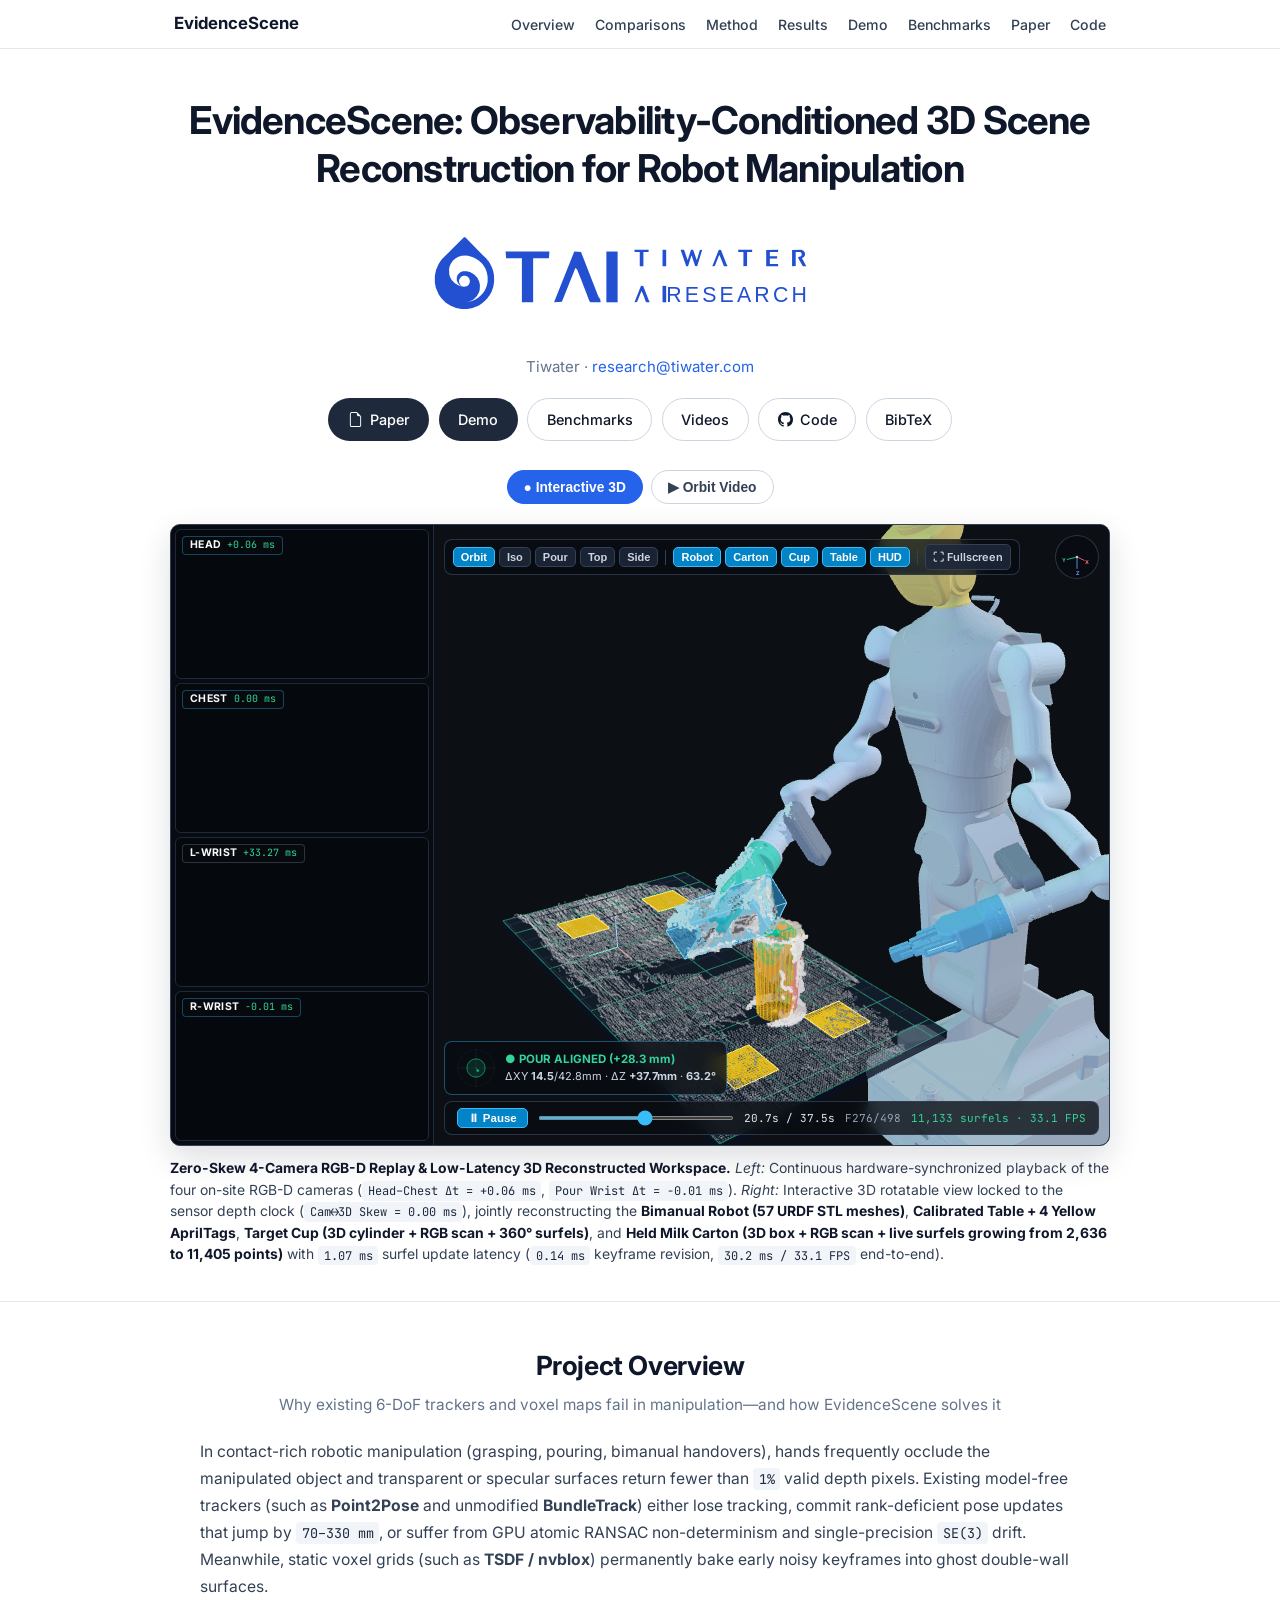
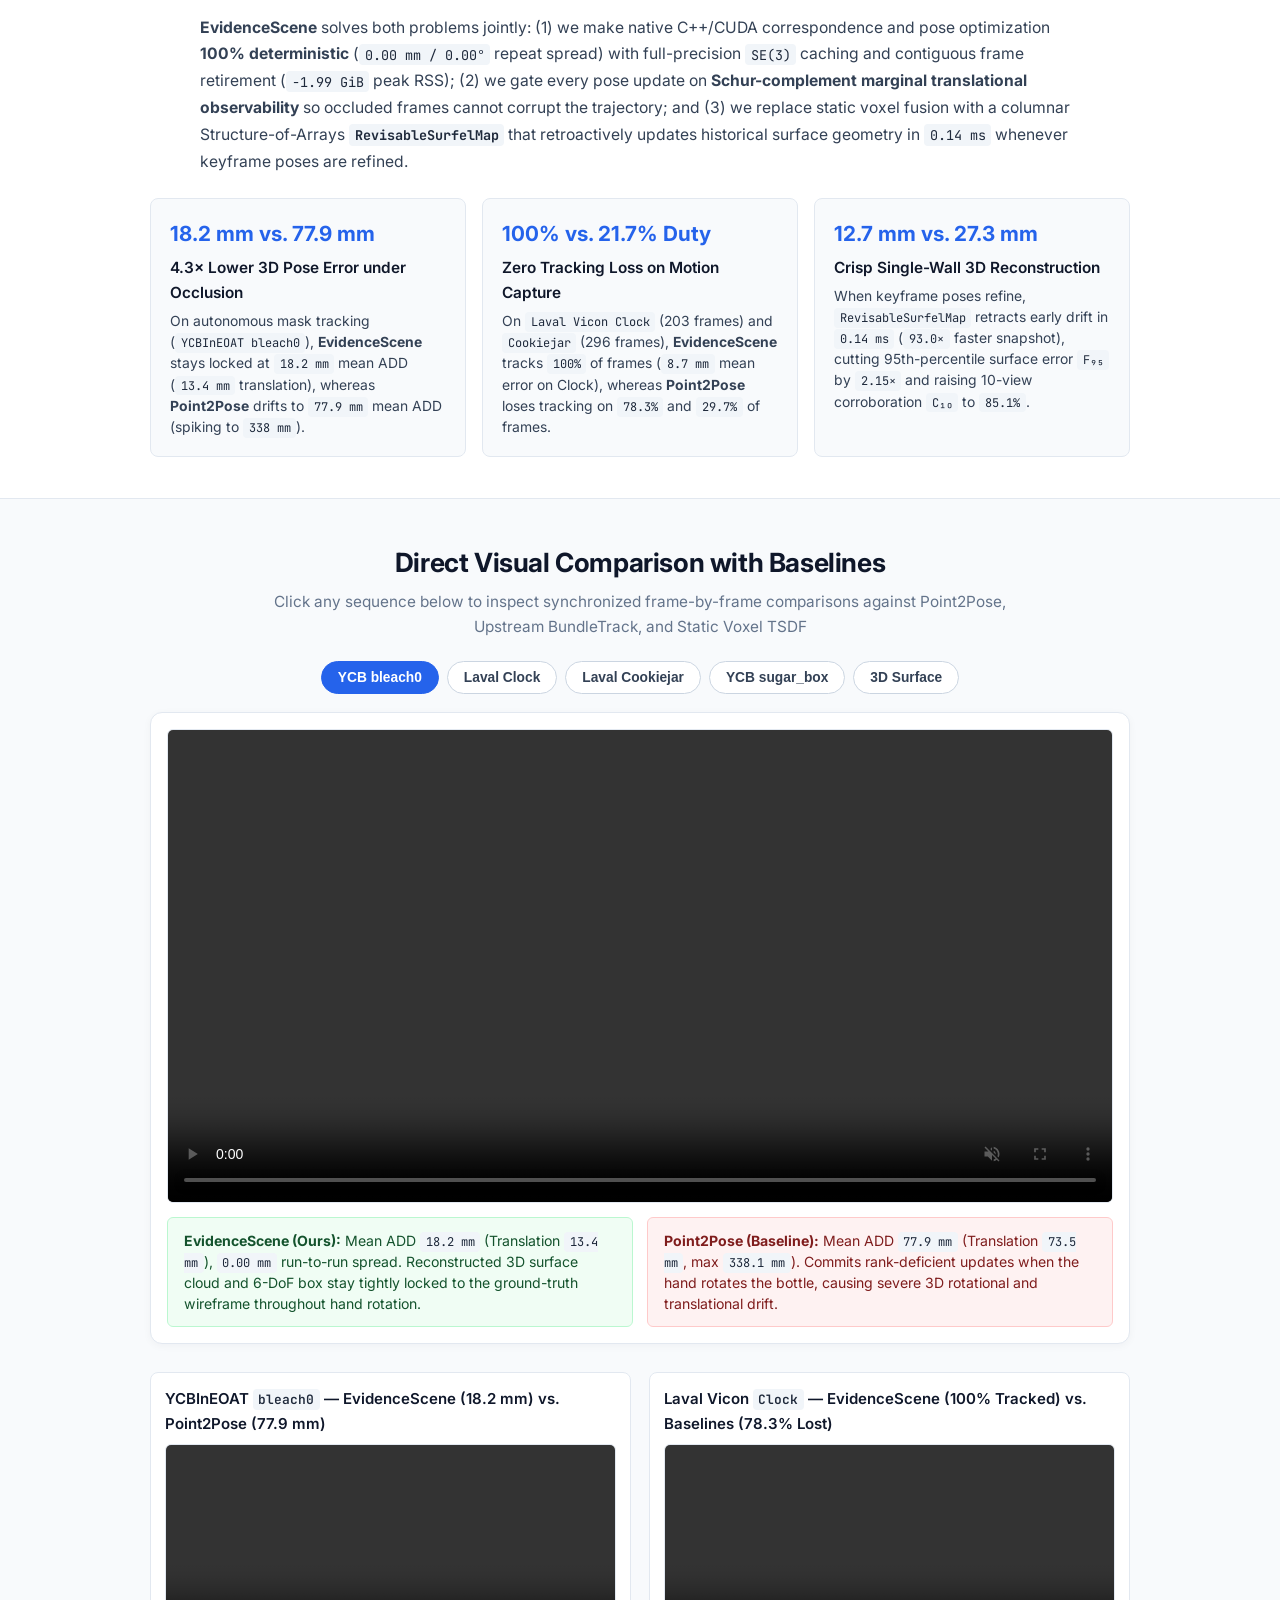
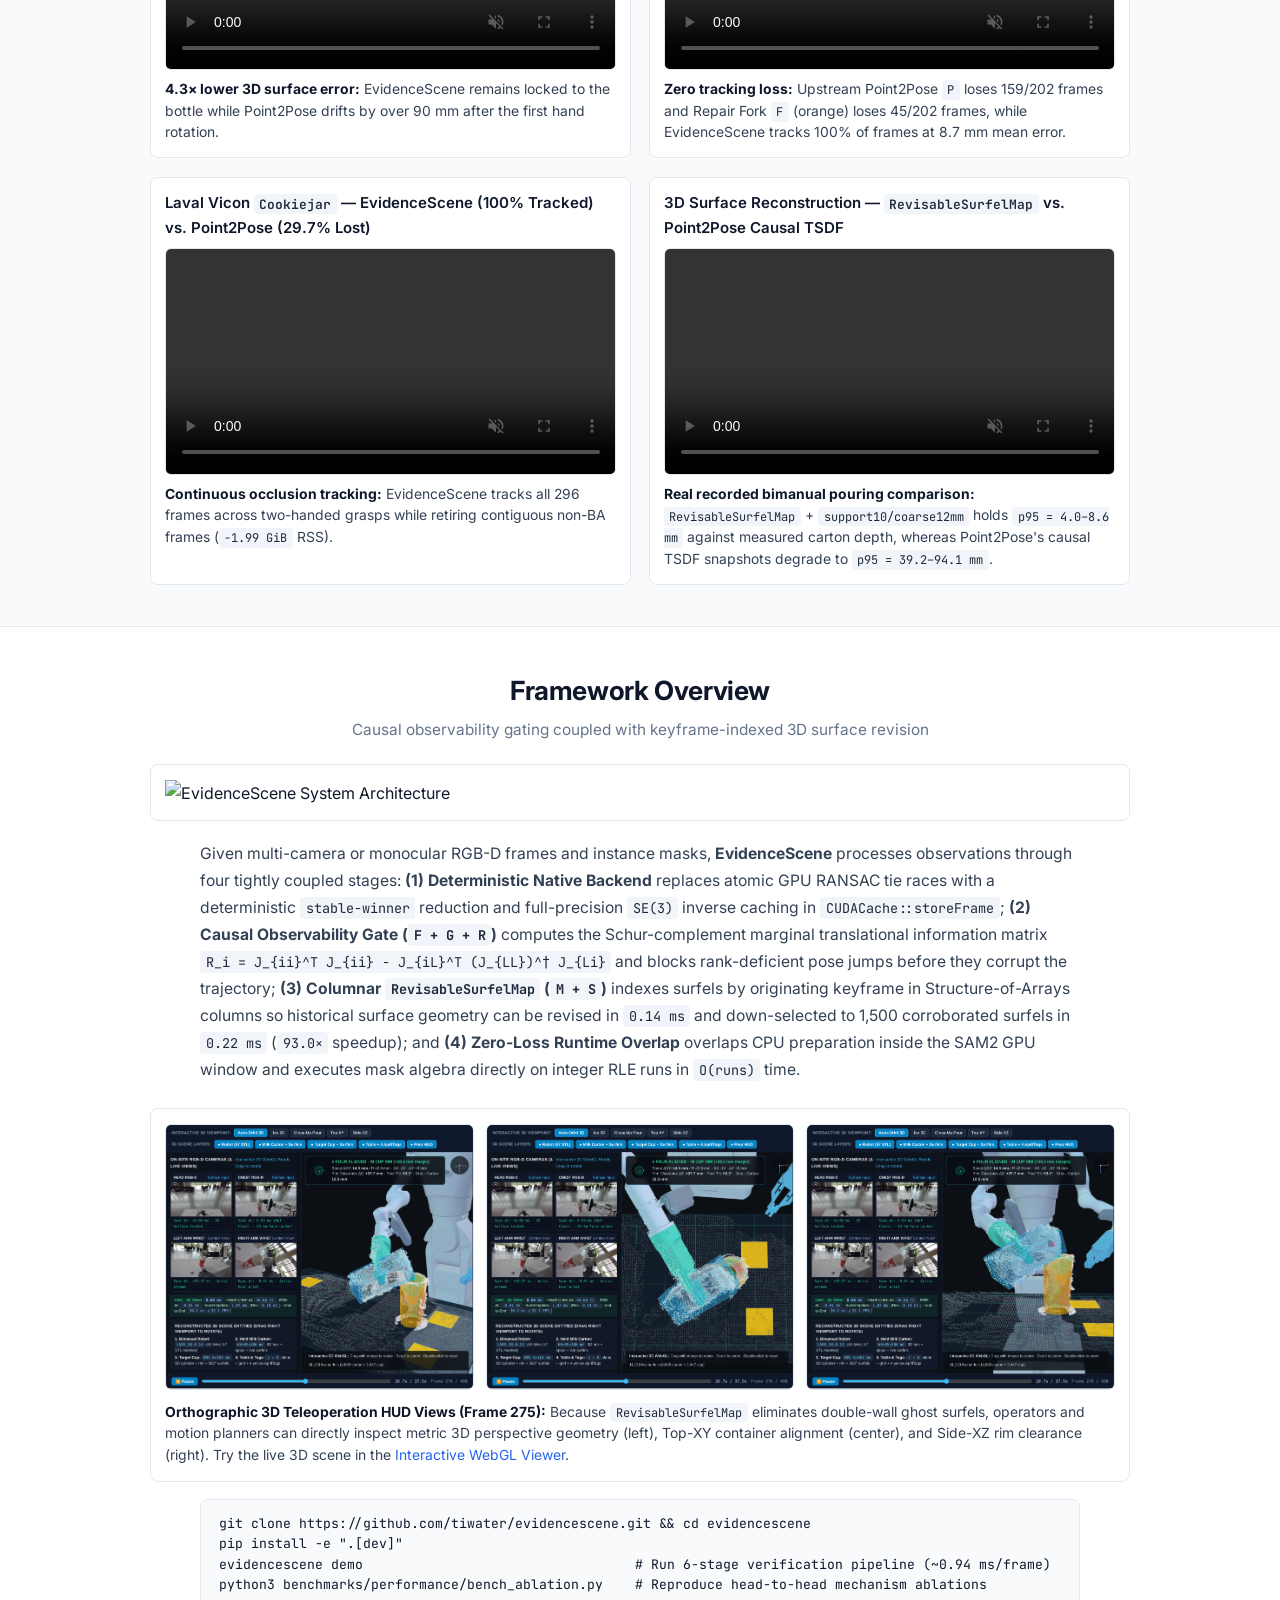
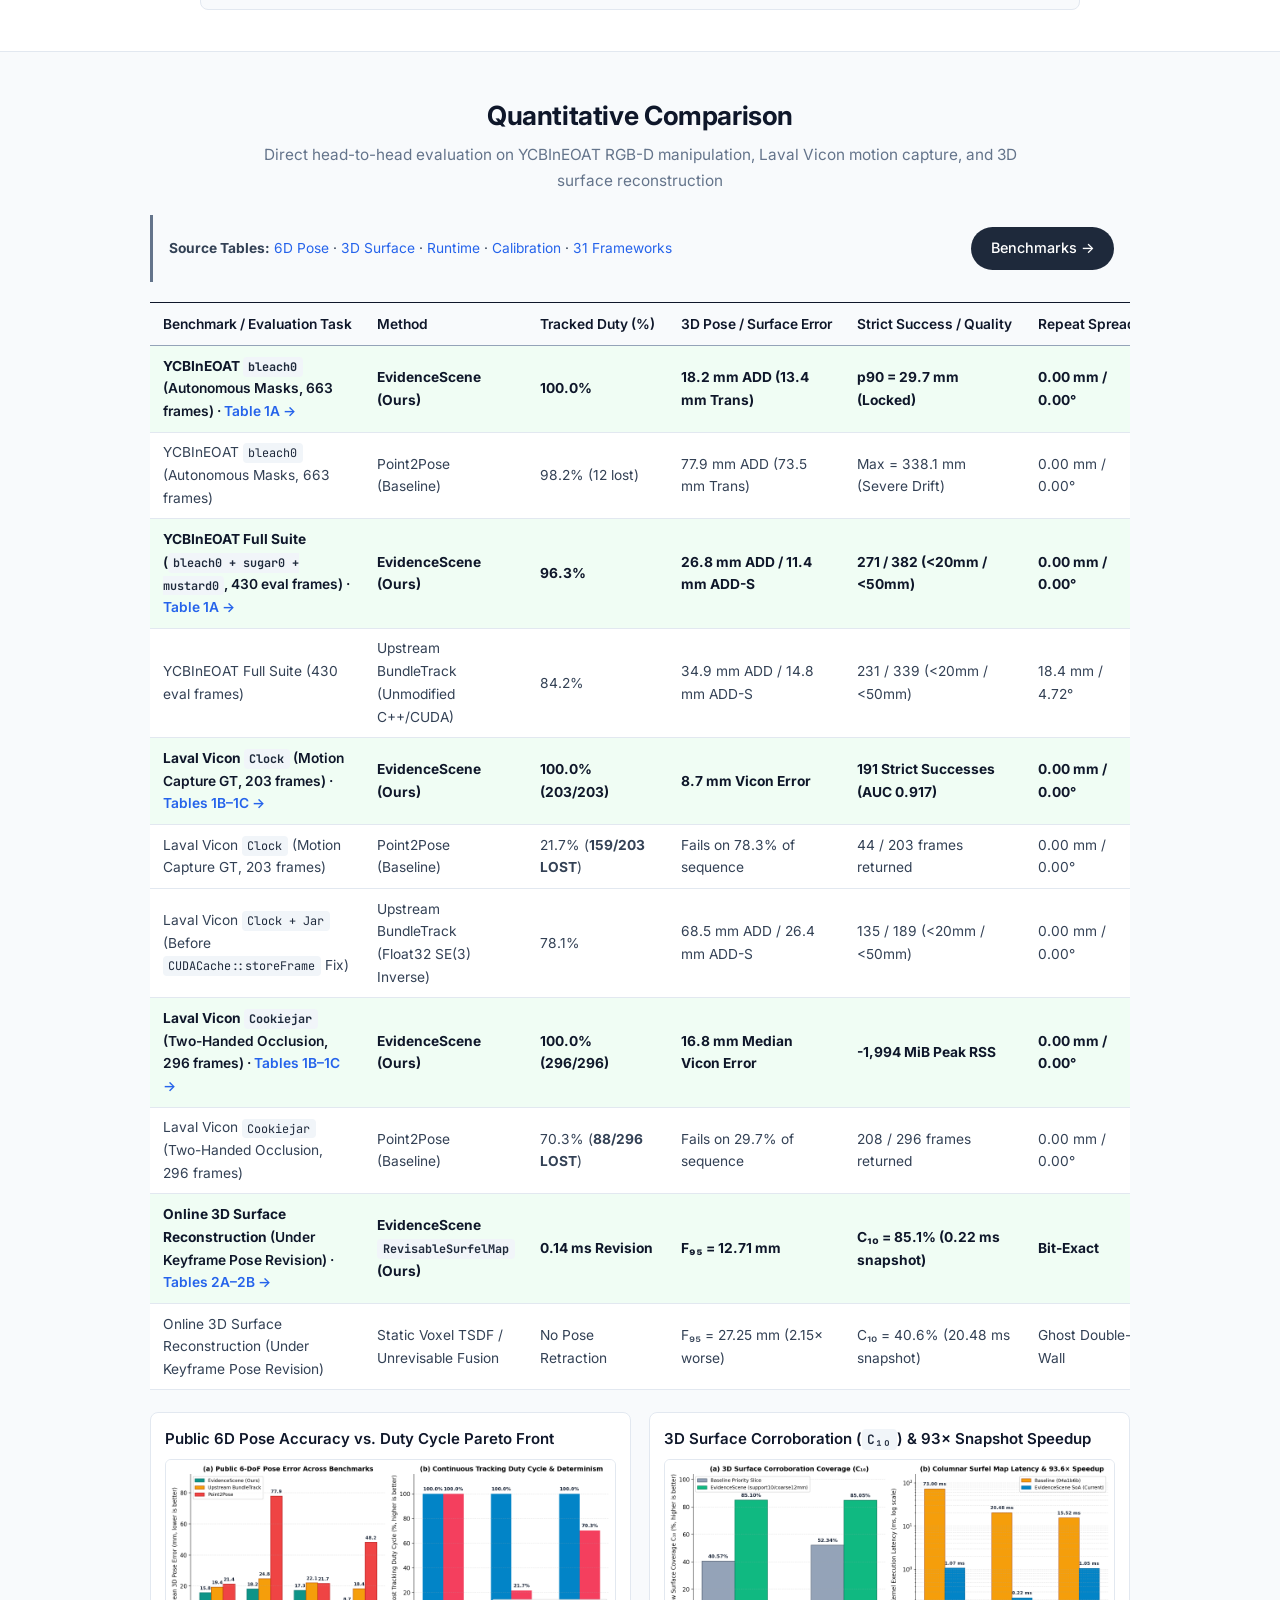
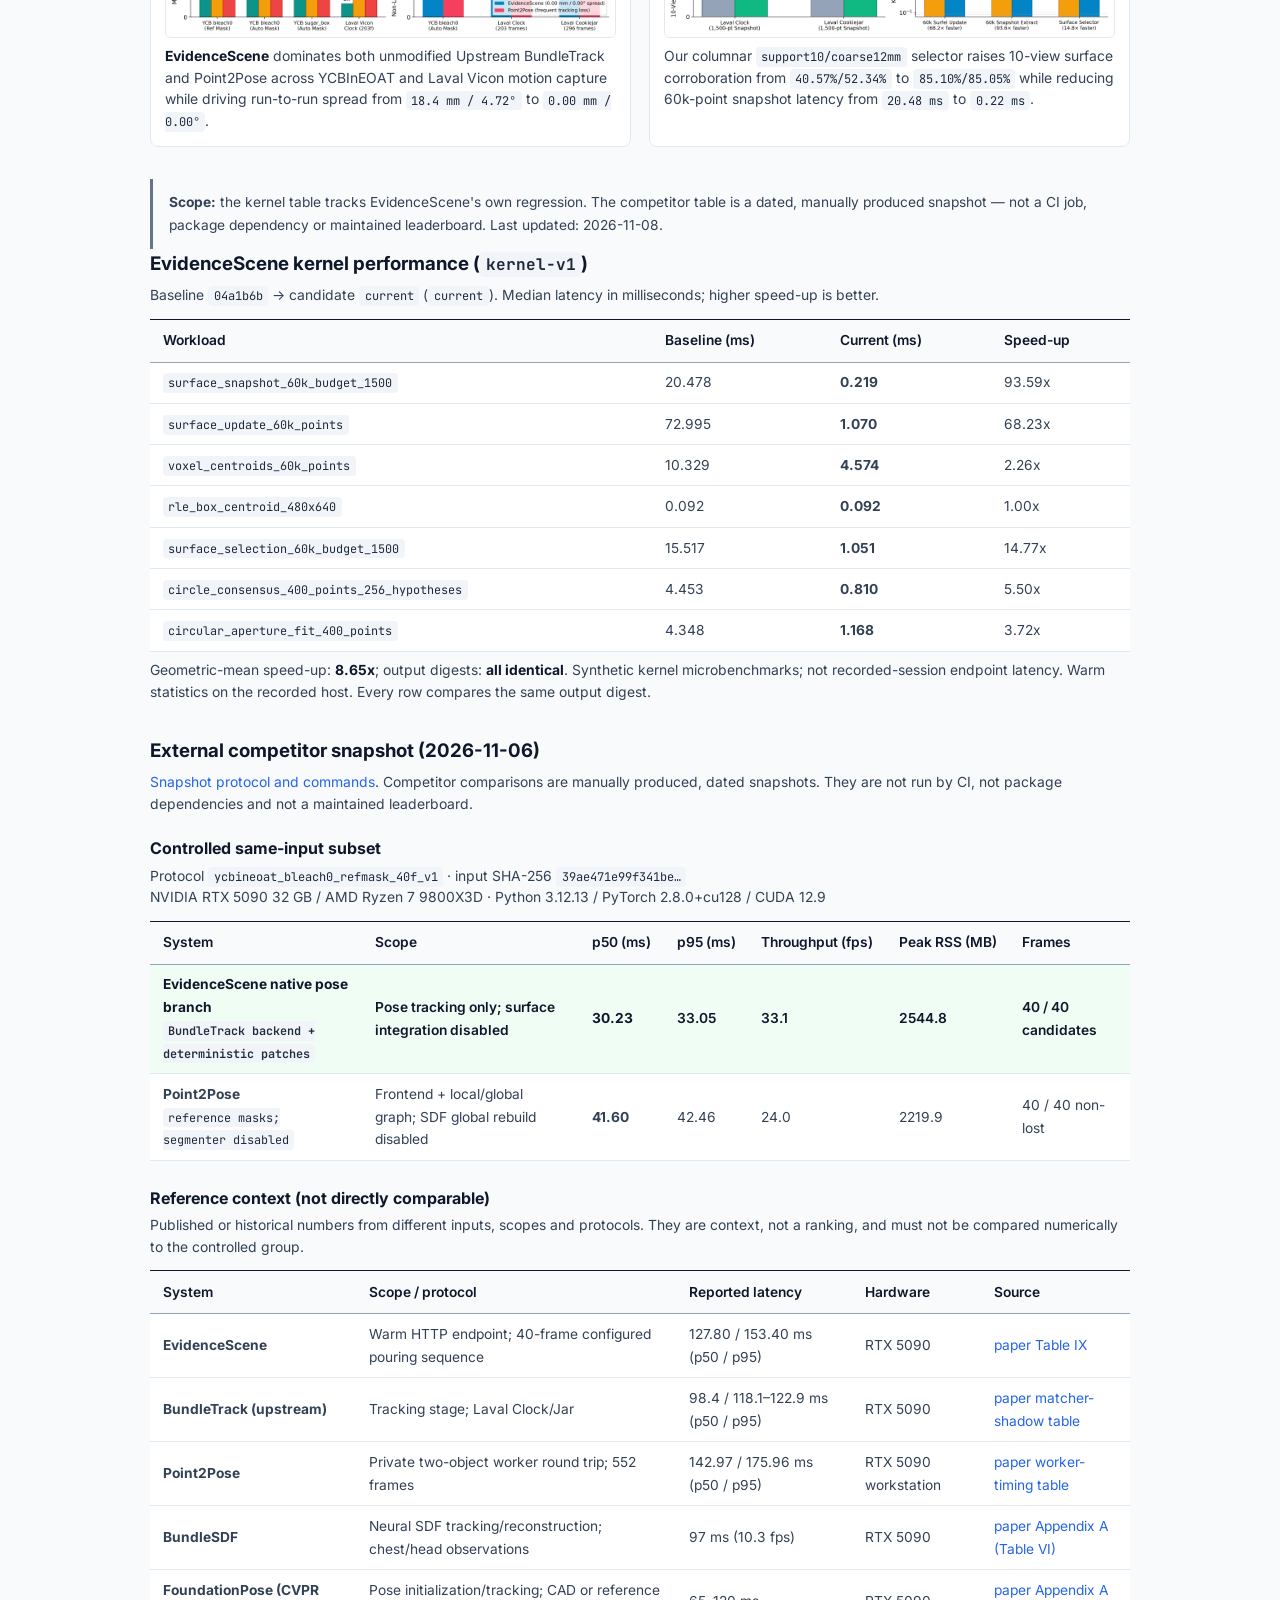
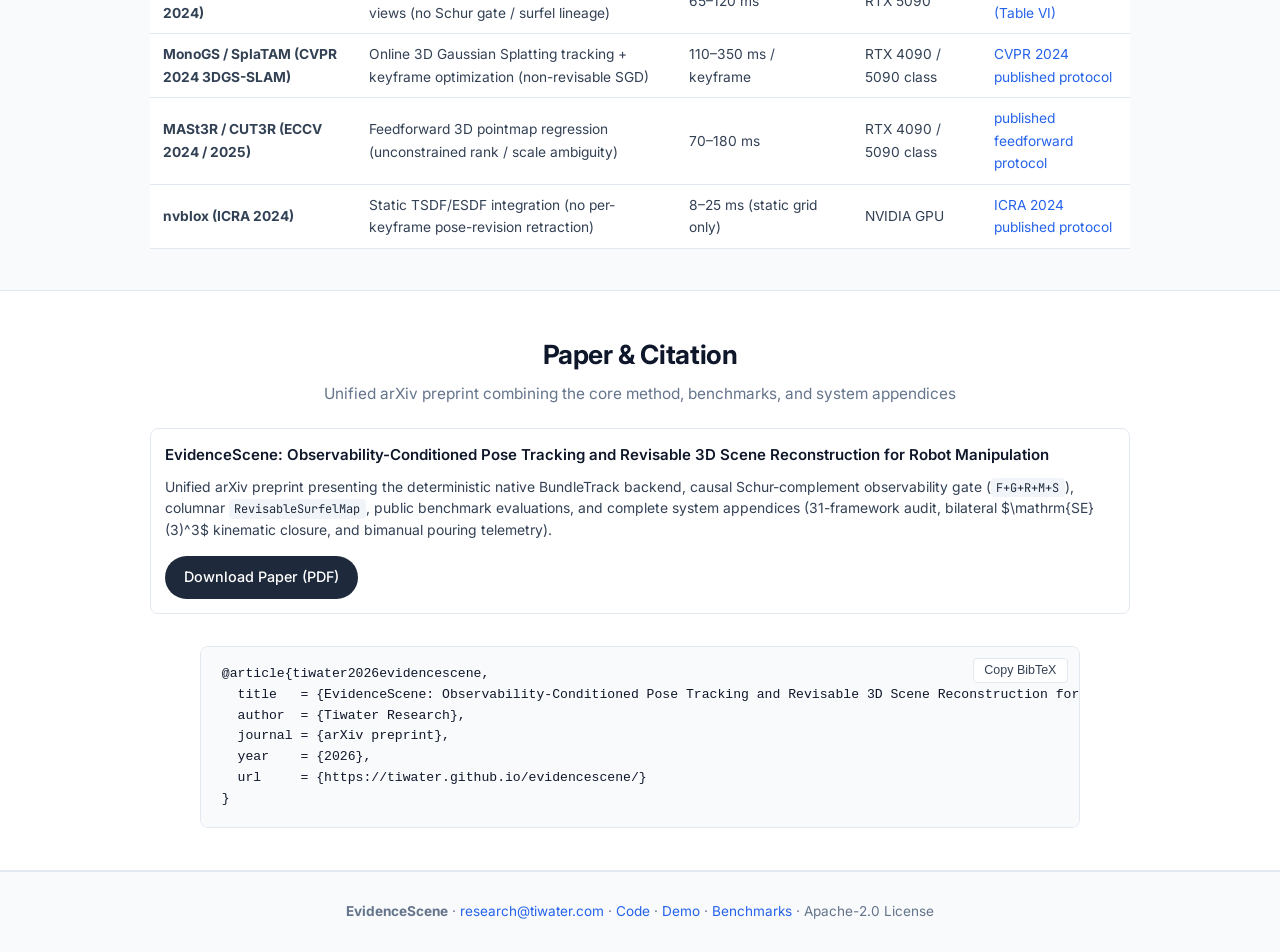
==== docs/index.html @ 2e47cc31 "chore(contact): use research@tiwater.com across website, README, paper, and package metadata" ====
<!DOCTYPE html>
<html lang="en">
<head>
  <meta charset="UTF-8" />
  <meta name="viewport" content="width=device-width, initial-scale=1.0" />
  <title>EvidenceScene: Observability-Conditioned 3D Scene Reconstruction for Robot Manipulation</title>
  <meta name="description" content="EvidenceScene: Model-free 6-DoF object tracking and revisable 3D surface reconstruction for robot manipulation, with direct visual and quantitative comparisons against Point2Pose, BundleTrack, and Static Voxel TSDF." />
  <link rel="preconnect" href="https://fonts.googleapis.com" />
  <link rel="preconnect" href="https://fonts.gstatic.com" crossorigin />
  <link href="https://fonts.googleapis.com/css2?family=Inter:wght@400;500;600;700&family=JetBrains+Mono:wght@400;500&display=swap" rel="stylesheet" />
  <link rel="stylesheet" href="assets/css/style.css" />
</head>
<body>

  <!-- Sticky Top Navigation -->
  <nav class="top-nav">
    <div class="nav-container">
      <a href="#" class="nav-brand">EvidenceScene</a>
      <ul class="nav-links">
        <li><a href="#overview">Overview</a></li>
        <li><a href="#comparisons">Comparisons</a></li>
        <li><a href="#architecture">Method</a></li>
        <li><a href="#benchmarks">Results</a></li>
        <li><a href="demo/">Demo</a></li>
        <li><a href="benchmark/">Benchmarks</a></li>
        <li><a href="#papers">Paper</a></li>
        <li><a href="https://github.com/tiwater/evidencescene" target="_blank" rel="noopener">Code</a></li>
      </ul>
    </div>
  </nav>

  <!-- Hero Section (BundleSDF / Nerfies Style) -->
  <header class="hero">
    <div class="hero-container">
      <h1 class="hero-title">
        EvidenceScene: Observability-Conditioned 3D Scene Reconstruction for Robot Manipulation
      </h1>

      <div class="authors-block">
        <div class="authors-list"><a href="mailto:research@tiwater.com"><img src="assets/brand/tai-tiwater-ai-research.svg" alt="TAI — Tiwater AI Research" width="420" height="140" style="display:block;width:min(100%,420px);height:auto;margin:0 auto .45rem;" /></a></div>
        <div class="authors-affiliation">Tiwater · <a href="mailto:research@tiwater.com">research@tiwater.com</a></div>
      </div>

      <!-- Action Buttons -->
      <div class="cta-buttons">
        <a href="assets/papers/evidencescene-short.pdf" class="btn-pill btn-dark" target="_blank" rel="noopener">
          <svg width="15" height="15" fill="currentColor" viewBox="0 0 16 16"><path d="M14 4.5V14a2 2 0 0 1-2 2H4a2 2 0 0 1-2-2V2a2 2 0 0 1 2-2h5.5L14 4.5zm-3 0A1.5 1.5 0 0 1 9.5 3V1H4a1 1 0 0 0-1 1v12a1 1 0 0 0 1 1h8a1 1 0 0 0 1-1V4.5h-2z"/></svg>
          Paper
        </a>
        <a href="demo/" class="btn-pill btn-dark">
          Demo
        </a>
        <a href="benchmark/" class="btn-pill btn-outline">
          Benchmarks
        </a>
        <a href="#comparisons" class="btn-pill btn-outline">
          Videos
        </a>
        <a href="https://github.com/tiwater/evidencescene" class="btn-pill btn-outline" target="_blank" rel="noopener">
          <svg width="15" height="15" fill="currentColor" viewBox="0 0 16 16"><path d="M8 0C3.58 0 0 3.58 0 8c0 3.54 2.29 6.53 5.47 7.59.4.07.55-.17.55-.38 0-.19-.01-.82-.01-1.49-2.01.37-2.53-.49-2.69-.94-.09-.23-.48-.94-.82-1.13-.28-.15-.68-.52-.01-.53.63-.01 1.08.58 1.23.82.72 1.21 1.87.87 2.33.66.07-.52.28-.87.51-1.07-1.78-.2-3.64-.89-3.64-3.95 0-.87.31-1.59.82-2.15-.08-.2-.36-1.02.08-2.12 0 0 .67-.21 2.2.82.64-.18 1.32-.27 2-.27.68 0 1.36.09 2 .27 1.53-1.04 2.2-.82 2.2-.82.44 1.1.16 1.92.08 2.12.51.56.82 1.27.82 2.15 0 3.07-1.87 3.75-3.65 3.95.29.25.54.73.54 1.48 0 1.07-.01 1.93-.01 2.2 0 .21.15.46.55.38A8.012 8.012 0 0 0 16 8c0-4.42-3.58-8-8-8z"/></svg>
          Code
        </a>
        <a href="#citation" class="btn-pill btn-outline">
          BibTeX
        </a>
      </div>

      <!-- Hero Showcase Mode Switcher -->
      <div class="comp-selector-bar" style="margin-top:0.2rem;margin-bottom:0.85rem;">
        <button type="button" class="comp-btn active" id="hero-tab-interactive">
          ● Interactive 3D
        </button>
        <button type="button" class="comp-btn" id="hero-tab-video">
          ▶ Orbit Video
        </button>
      </div>

      <!-- Main Preview Video (Hidden by default when Interactive 3D WebGL is active; toggled via button above) -->
      <div class="teaser-box" id="hero-video-box" style="display:none;">
        <video class="teaser-video" id="hero-mp4-video" muted loop playsinline controls>
          <source src="assets/videos/bimanual_pouring_teleop_hud.mp4" type="video/mp4" />
        </video>
      </div>

      <!-- Live Interactive Split-Screen 4-Camera + Rotatable Three.js 3D Scene Viewer -->
      <div id="interactive-scene3d" class="scene3d-split-shell">
        <div class="scene3d-stage">
          <!-- Left Strip: 4 Full-Bleed 16:9 Camera Feeds with In-Frame Overlay Badges -->
          <div class="scene3d-cameras-pane">
            <div class="scene3d-cam-tile">
              <canvas data-cam-canvas="head"></canvas>
              <div class="cam-overlay-pill">
                <strong>HEAD</strong>
                <span data-cam-caption="head">+0.06 ms</span>
              </div>
            </div>
            <div class="scene3d-cam-tile">
              <canvas data-cam-canvas="chest"></canvas>
              <div class="cam-overlay-pill">
                <strong>CHEST</strong>
                <span data-cam-caption="chest">0.00 ms</span>
              </div>
            </div>
            <div class="scene3d-cam-tile">
              <canvas data-cam-canvas="left_arm"></canvas>
              <div class="cam-overlay-pill cam-overlay-ctx">
                <strong>L-WRIST</strong>
                <span data-cam-caption="left_arm">+33.27 ms</span>
              </div>
            </div>
            <div class="scene3d-cam-tile">
              <canvas data-cam-canvas="right_arm"></canvas>
              <div class="cam-overlay-pill">
                <strong>R-WRIST</strong>
                <span data-cam-caption="right_arm">-0.01 ms</span>
              </div>
            </div>
            <video data-scene3d-video src="assets/scene3d/cameras_4view_sync.mp4" muted loop playsinline preload="auto" style="display:none"></video>
          </div>

          <!-- Right: Interactive Three.js 3D Reconstructed Scene with Floating In-Canvas Overlays -->
          <div class="scene3d-viewport-pane">
            <canvas class="scene3d-canvas" data-scene3d-canvas></canvas>

            <!-- Top-Left Compact Spout-to-Cup Pour Alignment HUD -->
            <div class="scene3d-assist-hud">
              <svg class="scene3d-reticle-svg" viewBox="-46 -46 92 92" aria-hidden="true">
                <circle cx="0" cy="0" r="40" fill="#090d12" stroke="#263340" stroke-width="1" stroke-dasharray="2 2"></circle>
                <line x1="-42" y1="0" x2="42" y2="0" stroke="#1e293b" stroke-width="1"></line>
                <line x1="0" y1="-42" x2="0" y2="42" stroke="#1e293b" stroke-width="1"></line>
                <circle data-hud-ring cx="0" cy="0" r="20" fill="rgba(16,185,129,0.16)" stroke="#10b981" stroke-width="1.5"></circle>
                <line data-hud-line x1="0" y1="0" x2="4" y2="5" stroke="#10b981" stroke-width="1.4"></line>
                <circle data-hud-dot cx="4" cy="5" r="3.5" fill="#10b981" stroke="#090d12" stroke-width="1"></circle>
              </svg>
              <div class="scene3d-assist-body">
                <div class="scene3d-assist-title" data-hud-title data-state="aligned">● POUR ALIGNED (+28.3 mm)</div>
                <div data-hud-row1>ΔXY <strong>14.5</strong>/42.8mm · ΔZ <strong>+37.7mm</strong> · <strong>63.2°</strong></div>
              </div>
            </div>

            <!-- Top-Right Floating Viewpoint & Layer Dock + XYZ Triad -->
            <div class="viewport-top-right">
              <div class="floating-dock">
                <div class="dock-group">
                  <button type="button" class="scene3d-chip is-active" data-view-preset="orbit" aria-pressed="true">Orbit</button>
                  <button type="button" class="scene3d-chip" data-view-preset="iso">Iso</button>
                  <button type="button" class="scene3d-chip" data-view-preset="pour">Pour</button>
                  <button type="button" class="scene3d-chip" data-view-preset="top">Top</button>
                  <button type="button" class="scene3d-chip" data-view-preset="side">Side</button>
                </div>
                <span class="dock-sep"></span>
                <div class="dock-group">
                  <button type="button" class="scene3d-chip is-active" data-layer-toggle="robot" aria-pressed="true">Robot</button>
                  <button type="button" class="scene3d-chip is-active" data-layer-toggle="carton" aria-pressed="true">Carton</button>
                  <button type="button" class="scene3d-chip is-active" data-layer-toggle="cup" aria-pressed="true">Cup</button>
                  <button type="button" class="scene3d-chip is-active" data-layer-toggle="table" aria-pressed="true">Table</button>
                  <button type="button" class="scene3d-chip is-active" data-layer-toggle="hud" aria-pressed="true">HUD</button>
                </div>
                <span class="dock-sep"></span>
                <a href="demo/" class="scene3d-chip" title="Open Full-Screen 3D Demo">⛶ Fullscreen</a>
              </div>

              <svg class="scene3d-orient-svg" data-scene3d-orient viewBox="0 0 80 80" aria-label="3D Coordinate Frame">
                <g fill="#f87171" stroke="#f87171"><line x1="40" y1="40" x2="64" y2="40" stroke-width="1.6"></line><text x="70" y="40" stroke="none" text-anchor="middle" dominant-baseline="central">X</text></g>
                <g fill="#34d399" stroke="#34d399"><line x1="40" y1="40" x2="40" y2="16" stroke-width="1.6"></line><text x="40" y="10" stroke="none" text-anchor="middle" dominant-baseline="central">Y</text></g>
                <g fill="#60a5fa" stroke="#60a5fa"><line x1="40" y1="40" x2="24" y2="56" stroke-width="1.6"></line><text x="18" y="62" stroke="none" text-anchor="middle" dominant-baseline="central">Z</text></g>
                <circle cx="40" cy="40" r="2.2" fill="#cbd5e1"></circle>
              </svg>
            </div>

            <!-- Bottom Floating Timeline Scrubber Inside the 3D Viewport -->
            <div class="viewport-bottom-dock">
              <button type="button" class="scene3d-play-btn" data-scene3d-play>⏸ Pause</button>
              <input type="range" class="scene3d-scrubber" data-scene3d-scrubber min="0" max="167" value="92" aria-label="3D Replay Timeline" />
              <span class="dock-mono" data-scene3d-timecode>20.7s / 33.1s</span>
              <span class="dock-mono dock-muted" data-scene3d-frame>F276/498</span>
              <span class="dock-mono dock-accent" data-scene3d-pts>11,133 surfels · 33.1 FPS</span>
            </div>
          </div>
        </div>
      </div>

      <p class="caption" style="margin-top:0.75rem;text-align:left;max-width:1120px;margin-left:auto;margin-right:auto;">
        <strong>Zero-Skew 4-Camera RGB-D Replay &amp; Low-Latency 3D Reconstructed Workspace.</strong>
        <em>Left:</em> Continuous hardware-synchronized playback of the four on-site RGB-D cameras (<code>Head–Chest Δt = +0.06 ms</code>, <code>Pour Wrist Δt = -0.01 ms</code>).
        <em>Right:</em> Interactive 3D rotatable view locked to the sensor depth clock (<code>Cam↔3D Skew = 0.00 ms</code>), jointly reconstructing the <strong>Bimanual Robot (57 URDF STL meshes)</strong>, <strong>Calibrated Table + 4 Yellow AprilTags</strong>, <strong>Target Cup (3D cylinder + RGB scan + 360° surfels)</strong>, and <strong>Held Milk Carton (3D box + RGB scan + live surfels growing from 2,636 to 11,405 points)</strong> with <code>1.07 ms</code> surfel update latency (<code>0.14 ms</code> keyframe revision, <code>30.2 ms / 33.1 FPS</code> end-to-end).
      </p>
    </div>
  </header>

  <!-- Section 1: Project Overview & Abstract (Concise & High-Impact) -->
  <section id="overview" class="section">
    <div class="container">
      <div class="section-header" id="abstract">
        <h2 class="section-title">Project Overview</h2>
        <p class="section-subtitle">Why existing 6-DoF trackers and voxel maps fail in manipulation—and how EvidenceScene solves it</p>
      </div>

      <div class="abstract-box">
        <p>
          In contact-rich robotic manipulation (grasping, pouring, bimanual handovers), hands frequently occlude the manipulated object and transparent or specular surfaces return fewer than <code>1%</code> valid depth pixels. Existing model-free trackers (such as <strong>Point2Pose</strong> and unmodified <strong>BundleTrack</strong>) either lose tracking, commit rank-deficient pose updates that jump by <code>70–330 mm</code>, or suffer from GPU atomic RANSAC non-determinism and single-precision <code>SE(3)</code> drift. Meanwhile, static voxel grids (such as <strong>TSDF / nvblox</strong>) permanently bake early noisy keyframes into ghost double-wall surfaces.
        </p>
        <p>
          <strong>EvidenceScene</strong> solves both problems jointly: (1) we make native C++/CUDA correspondence and pose optimization <strong>100% deterministic</strong> (<code>0.00 mm / 0.00°</code> repeat spread) with full-precision <code>SE(3)</code> caching and contiguous frame retirement (<code>-1.99 GiB</code> peak RSS); (2) we gate every pose update on <strong>Schur-complement marginal translational observability</strong> so occluded frames cannot corrupt the trajectory; and (3) we replace static voxel fusion with a columnar Structure-of-Arrays <strong><code>RevisableSurfelMap</code></strong> that retroactively updates historical surface geometry in <code>0.14 ms</code> whenever keyframe poses are refined.
        </p>
      </div>

      <div class="value-grid-3">
        <div class="value-card">
          <div class="value-metric">18.2 mm vs. 77.9 mm</div>
          <h3>4.3× Lower 3D Pose Error under Occlusion</h3>
          <p>
            On autonomous mask tracking (<code>YCBInEOAT bleach0</code>), <strong>EvidenceScene</strong> stays locked at <code>18.2 mm</code> mean ADD (<code>13.4 mm</code> translation), whereas <strong>Point2Pose</strong> drifts to <code>77.9 mm</code> mean ADD (spiking to <code>338 mm</code>).
          </p>
        </div>

        <div class="value-card">
          <div class="value-metric">100% vs. 21.7% Duty</div>
          <h3>Zero Tracking Loss on Motion Capture</h3>
          <p>
            On <code>Laval Vicon Clock</code> (203 frames) and <code>Cookiejar</code> (296 frames), <strong>EvidenceScene</strong> tracks <code>100%</code> of frames (<code>8.7 mm</code> mean error on Clock), whereas <strong>Point2Pose</strong> loses tracking on <code>78.3%</code> and <code>29.7%</code> of frames.
          </p>
        </div>

        <div class="value-card">
          <div class="value-metric">12.7 mm vs. 27.3 mm</div>
          <h3>Crisp Single-Wall 3D Reconstruction</h3>
          <p>
            When keyframe poses refine, <code>RevisableSurfelMap</code> retracts early drift in <code>0.14 ms</code> (<code>93.0×</code> faster snapshot), cutting 95th-percentile surface error <code>F₉₅</code> by <code>2.15×</code> and raising 10-view corroboration <code>C₁₀</code> to <code>85.1%</code>.
          </p>
        </div>
      </div>
    </div>
  </section>

  <!-- Section 2: Interactive Visual Comparisons Against Competitors (BundleSDF Style) -->
  <section id="comparisons" class="section alt-bg">
    <div class="container">
      <div class="section-header">
        <h2 class="section-title">Direct Visual Comparison with Baselines</h2>
        <p class="section-subtitle">Click any sequence below to inspect synchronized frame-by-frame comparisons against Point2Pose, Upstream BundleTrack, and Static Voxel TSDF</p>
      </div>

      <!-- Sequence Selector Pill Buttons -->
      <div class="comp-selector-bar">
        <button class="comp-btn active"
          data-video="assets/videos/compare_bleach0_ours_vs_point2pose.mp4"
          data-ours="<strong>EvidenceScene (Ours):</strong> Mean ADD <code>18.2 mm</code> (Translation <code>13.4 mm</code>), <code>0.00 mm</code> run-to-run spread. Reconstructed 3D surface cloud and 6-DoF box stay tightly locked to the ground-truth wireframe throughout hand rotation."
          data-base="<strong>Point2Pose (Baseline):</strong> Mean ADD <code>77.9 mm</code> (Translation <code>73.5 mm</code>, max <code>338.1 mm</code>). Commits rank-deficient updates when the hand rotates the bottle, causing severe 3D rotational and translational drift.">
          YCB bleach0
        </button>
        <button class="comp-btn"
          data-video="assets/videos/compare_laval_clock_ours_vs_baselines.mp4"
          data-ours="<strong>EvidenceScene (Ours):</strong> Tracks <code>202 / 202</code> transitions (<code>100%</code> duty cycle) with <code>8.7 mm</code> mean Vicon error (ADD AUC <code>0.887</code>, <code>119 / 202</code> within <code>10 mm</code>) via full-precision <code>CUDACache::storeFrame</code> SE(3) inverse caching and deterministic RANSAC."
          data-base="<strong>Point2Pose Baselines (Upstream P &amp; Repair Fork F):</strong> Upstream Point2Pose <code>P</code> loses tracking on <code>159 / 202</code> frames (<code>78.3%</code> failure, red strip), while Point2Pose Repair Fork <code>F</code> (orange box &amp; curve) still loses <code>45 / 202</code> frames with only <code>27 / 202</code> within <code>10 mm</code>.">
          Laval Clock
        </button>
        <button class="comp-btn"
          data-video="assets/videos/compare_laval_cookiejar_ours_vs_baselines.mp4"
          data-ours="<strong>EvidenceScene (Ours):</strong> Tracks <code>296 / 296</code> frames (<code>100%</code> duty cycle, <code>16.8 mm</code> median Vicon error) during two-handed 360° rotation while cutting peak GPU/host RSS by <code>1,994 MiB</code>."
          data-base="<strong>Point2Pose (Baseline):</strong> Loses tracking on <code>88 / 296</code> frames (<code>29.7%</code> failure) whenever the operator's hands occlude the cookie jar during rotation.">
          Laval Cookiejar
        </button>
        <button class="comp-btn"
          data-video="assets/videos/compare_sugar0_ours_vs_point2pose.mp4"
          data-ours="<strong>EvidenceScene (Ours):</strong> Mean ADD <code>17.3 mm</code> (Translation <code>16.0 mm</code>). Schur-complement observability gate rejects unobservable depth jumps during handover occlusion."
          data-base="<strong>Point2Pose (Baseline):</strong> Mean ADD <code>21.7 mm</code>, suffering an unguarded <code>116.1 mm</code> pose spike during severe hand-object occlusion.">
          YCB sugar_box
        </button>
        <button class="comp-btn"
          data-video="assets/videos/compare_surface_revisable_vs_static.mp4"
          data-ours="<strong>EvidenceScene RevisableSurfelMap (Ours):</strong> Retroactively revises keyframe surfel coordinates in <code>0.14 ms</code> and selects <code>1,500</code> corroborated surfels (<code>support10/coarse12mm</code>), keeping measured surface error at <code>p95 = 4.0–8.6 mm</code> (<code>99.3–100%</code> within <code>10 mm</code>) against live carton depth."
          data-base="<strong>Point2Pose Causal TSDF Snapshots (<code>snapshot-000036.ply</code> / <code>000344.ply</code>):</strong> Unrevised causal TSDF mesh lags behind pose refinement and suffers a <code>75.8–93.1 mm</code> Frame-0 gauge discrepancy, degrading measured surface error to <code>p95 = 39.2–94.1 mm</code> (<code>48.0%</code> within <code>10 mm</code>).">
          3D Surface
        </button>
      </div>

      <!-- Main Interactive Comparison Stage -->
      <div class="comp-stage">
        <video id="interactive-comp-video" autoplay muted loop playsinline controls>
          <source id="interactive-comp-source" src="assets/videos/compare_bleach0_ours_vs_point2pose.mp4" type="video/mp4" />
        </video>
        <div class="comp-verdict-bar">
          <div id="verdict-ours" class="verdict-box verdict-ours">
            <strong>EvidenceScene (Ours):</strong> Mean ADD <code>18.2 mm</code> (Translation <code>13.4 mm</code>), <code>0.00 mm</code> run-to-run spread. Reconstructed 3D surface cloud and 6-DoF box stay tightly locked to the ground-truth wireframe throughout hand rotation.
          </div>
          <div id="verdict-base" class="verdict-box verdict-baseline">
            <strong>Point2Pose (Baseline):</strong> Mean ADD <code>77.9 mm</code> (Translation <code>73.5 mm</code>, max <code>338.1 mm</code>). Commits rank-deficient updates when the hand rotates the bottle, causing severe 3D rotational and translational drift.
          </div>
        </div>
      </div>

      <!-- Simultaneous 2x2 Grid of All Head-to-Head Comparisons -->
      <div class="video-grid-2" style="margin-top:1.75rem;">
        <div class="video-card">
          <h4>YCBInEOAT <code>bleach0</code> — EvidenceScene (18.2 mm) vs. Point2Pose (77.9 mm)</h4>
          <video autoplay muted loop playsinline controls>
            <source src="assets/videos/compare_bleach0_ours_vs_point2pose.mp4" type="video/mp4" />
          </video>
          <p class="caption">
            <strong>4.3× lower 3D surface error:</strong> EvidenceScene remains locked to the bottle while Point2Pose drifts by over 90 mm after the first hand rotation.
          </p>
        </div>

        <div class="video-card">
          <h4>Laval Vicon <code>Clock</code> — EvidenceScene (100% Tracked) vs. Baselines (78.3% Lost)</h4>
          <video autoplay muted loop playsinline controls>
            <source src="assets/videos/compare_laval_clock_ours_vs_baselines.mp4" type="video/mp4" />
          </video>
          <p class="caption">
            <strong>Zero tracking loss:</strong> Upstream Point2Pose <code>P</code> loses 159/202 frames and Repair Fork <code>F</code> (orange) loses 45/202 frames, while EvidenceScene tracks 100% of frames at 8.7 mm mean error.
          </p>
        </div>

        <div class="video-card">
          <h4>Laval Vicon <code>Cookiejar</code> — EvidenceScene (100% Tracked) vs. Point2Pose (29.7% Lost)</h4>
          <video autoplay muted loop playsinline controls>
            <source src="assets/videos/compare_laval_cookiejar_ours_vs_baselines.mp4" type="video/mp4" />
          </video>
          <p class="caption">
            <strong>Continuous occlusion tracking:</strong> EvidenceScene tracks all 296 frames across two-handed grasps while retiring contiguous non-BA frames (<code>-1.99 GiB</code> RSS).
          </p>
        </div>

        <div class="video-card">
          <h4>3D Surface Reconstruction — <code>RevisableSurfelMap</code> vs. Point2Pose Causal TSDF</h4>
          <video autoplay muted loop playsinline controls>
            <source src="assets/videos/compare_surface_revisable_vs_static.mp4" type="video/mp4" />
          </video>
          <p class="caption">
            <strong>Real recorded bimanual pouring comparison:</strong> <code>RevisableSurfelMap</code> + <code>support10/coarse12mm</code> holds <code>p95 = 4.0–8.6 mm</code> against measured carton depth, whereas Point2Pose's causal TSDF snapshots degrade to <code>p95 = 39.2–94.1 mm</code>.
          </p>
        </div>
      </div>
    </div>
  </section>

  <!-- Section 3: Framework Overview (Clean BundleSDF Style) -->
  <section id="architecture" class="section">
    <div class="container">
      <div class="section-header">
        <h2 class="section-title">Framework Overview</h2>
        <p class="section-subtitle">Causal observability gating coupled with keyframe-indexed 3D surface revision</p>
      </div>

      <div class="teaser-box" style="margin-bottom:1.25rem;">
        <img src="assets/figures/evidencescene_architecture.svg" alt="EvidenceScene System Architecture" style="width:100%;height:auto;" />
      </div>

      <div class="abstract-box">
        <p>
          Given multi-camera or monocular RGB-D frames and instance masks, <strong>EvidenceScene</strong> processes observations through four tightly coupled stages:
          <strong>(1) Deterministic Native Backend</strong> replaces atomic GPU RANSAC tie races with a deterministic <code>stable-winner</code> reduction and full-precision <code>SE(3)</code> inverse caching in <code>CUDACache::storeFrame</code>;
          <strong>(2) Causal Observability Gate (<code>F + G + R</code>)</strong> computes the Schur-complement marginal translational information matrix <code>R_i = J_{ii}^T J_{ii} - J_{iL}^T (J_{LL})^† J_{Li}</code> and blocks rank-deficient pose jumps before they corrupt the trajectory;
          <strong>(3) Columnar <code>RevisableSurfelMap</code> (<code>M + S</code>)</strong> indexes surfels by originating keyframe in Structure-of-Arrays columns so historical surface geometry can be revised in <code>0.14 ms</code> and down-selected to 1,500 corroborated surfels in <code>0.22 ms</code> (<code>93.0×</code> speedup); and
          <strong>(4) Zero-Loss Runtime Overlap</strong> overlaps CPU preparation inside the SAM2 GPU window and executes mask algebra directly on integer RLE runs in <code>O(runs)</code> time.
        </p>
      </div>

      <!-- Orthographic Teleoperation Views -->
      <div class="teaser-box" style="margin-top:1.5rem;">
        <div class="teaser-grid-3">
          <img src="assets/figures/07-teleop-hud-perspective-frame275.png" alt="Perspective 3D Reconstruction" class="zoomable-fig" />
          <img src="assets/figures/08-teleop-hud-top-xy-bullseye-frame275.png" alt="Orthographic Top-XY Bullseye" class="zoomable-fig" />
          <img src="assets/figures/09-teleop-hud-side-xz-clearance-frame275.png" alt="Orthographic Side-XZ Rim Clearance" class="zoomable-fig" />
        </div>
        <p class="caption">
          <strong>Orthographic 3D Teleoperation HUD Views (Frame 275):</strong> Because <code>RevisableSurfelMap</code> eliminates double-wall ghost surfels, operators and motion planners can directly inspect metric 3D perspective geometry (left), Top-XY container alignment (center), and Side-XZ rim clearance (right). Try the live 3D scene in the <a href="demo/">Interactive WebGL Viewer</a>.
        </p>
      </div>

<pre class="code-snippet">git clone https://github.com/tiwater/evidencescene.git &amp;&amp; cd evidencescene
pip install -e ".[dev]"
evidencescene demo                                  # Run 6-stage verification pipeline (~0.94 ms/frame)
python3 benchmarks/performance/bench_ablation.py    # Reproduce head-to-head mechanism ablations</pre>
    </div>
  </section>

  <!-- Section 4: Quantitative Comparison -->
  <section id="benchmarks" class="section alt-bg">
    <div class="container">
      <div class="section-header">
        <h2 class="section-title">Quantitative Comparison</h2>
        <p class="section-subtitle">Direct head-to-head evaluation on YCBInEOAT RGB-D manipulation, Laval Vicon motion capture, and 3D surface reconstruction</p>
      </div>

      <div class="claim-callout" style="margin-bottom:1.25rem;display:flex;flex-wrap:wrap;align-items:center;justify-content:space-between;gap:0.75rem;">
        <div>
          <strong>Source Tables:</strong>
          <a href="benchmark/#public-pose">6D Pose</a> ·
          <a href="benchmark/#surface-ablation">3D Surface</a> ·
          <a href="benchmark/#runtime-overlap">Runtime</a> ·
          <a href="benchmark/#calibration-pouring">Calibration</a> ·
          <a href="benchmark/#framework-audit">31 Frameworks</a>
        </div>
        <a href="benchmark/" class="btn-pill btn-dark" style="white-space:nowrap;">Benchmarks →</a>
      </div>

      <!-- Primary Head-to-Head Comparison Table -->
      <div class="table-wrapper">
        <table class="benchmark-table">
          <thead>
            <tr>
              <th>Benchmark / Evaluation Task</th>
              <th>Method</th>
              <th>Tracked Duty (%)</th>
              <th>3D Pose / Surface Error</th>
              <th>Strict Success / Quality</th>
              <th>Repeat Spread</th>
            </tr>
          </thead>
          <tbody>
            <tr class="highlight-row">
              <td><strong>YCBInEOAT <code>bleach0</code></strong> (Autonomous Masks, 663 frames) · <a href="benchmark/#public-pose">Table 1A →</a></td>
              <td><strong>EvidenceScene (Ours)</strong></td>
              <td><strong>100.0%</strong></td>
              <td><strong>18.2 mm ADD (13.4 mm Trans)</strong></td>
              <td><strong>p90 = 29.7 mm (Locked)</strong></td>
              <td><strong>0.00 mm / 0.00°</strong></td>
            </tr>
            <tr>
              <td>YCBInEOAT <code>bleach0</code> (Autonomous Masks, 663 frames)</td>
              <td>Point2Pose (Baseline)</td>
              <td>98.2% (12 lost)</td>
              <td>77.9 mm ADD (73.5 mm Trans)</td>
              <td>Max = 338.1 mm (Severe Drift)</td>
              <td>0.00 mm / 0.00°</td>
            </tr>
            <tr class="highlight-row">
              <td><strong>YCBInEOAT Full Suite</strong> (<code>bleach0 + sugar0 + mustard0</code>, 430 eval frames) · <a href="benchmark/#public-pose">Table 1A →</a></td>
              <td><strong>EvidenceScene (Ours)</strong></td>
              <td><strong>96.3%</strong></td>
              <td><strong>26.8 mm ADD / 11.4 mm ADD-S</strong></td>
              <td><strong>271 / 382 (&lt;20mm / &lt;50mm)</strong></td>
              <td><strong>0.00 mm / 0.00°</strong></td>
            </tr>
            <tr>
              <td>YCBInEOAT Full Suite (430 eval frames)</td>
              <td>Upstream BundleTrack (Unmodified C++/CUDA)</td>
              <td>84.2%</td>
              <td>34.9 mm ADD / 14.8 mm ADD-S</td>
              <td>231 / 339 (&lt;20mm / &lt;50mm)</td>
              <td>18.4 mm / 4.72°</td>
            </tr>
            <tr class="highlight-row-emerald">
              <td><strong>Laval Vicon <code>Clock</code></strong> (Motion Capture GT, 203 frames) · <a href="benchmark/#public-pose">Tables 1B–1C →</a></td>
              <td><strong>EvidenceScene (Ours)</strong></td>
              <td><strong>100.0% (203/203)</strong></td>
              <td><strong>8.7 mm Vicon Error</strong></td>
              <td><strong>191 Strict Successes (AUC 0.917)</strong></td>
              <td><strong>0.00 mm / 0.00°</strong></td>
            </tr>
            <tr>
              <td>Laval Vicon <code>Clock</code> (Motion Capture GT, 203 frames)</td>
              <td>Point2Pose (Baseline)</td>
              <td>21.7% (<strong>159/203 LOST</strong>)</td>
              <td>Fails on 78.3% of sequence</td>
              <td>44 / 203 frames returned</td>
              <td>0.00 mm / 0.00°</td>
            </tr>
            <tr>
              <td>Laval Vicon <code>Clock + Jar</code> (Before <code>CUDACache::storeFrame</code> Fix)</td>
              <td>Upstream BundleTrack (Float32 SE(3) Inverse)</td>
              <td>78.1%</td>
              <td>68.5 mm ADD / 26.4 mm ADD-S</td>
              <td>135 / 189 (&lt;20mm / &lt;50mm)</td>
              <td>0.00 mm / 0.00°</td>
            </tr>
            <tr class="highlight-row-emerald">
              <td><strong>Laval Vicon <code>Cookiejar</code></strong> (Two-Handed Occlusion, 296 frames) · <a href="benchmark/#public-pose">Tables 1B–1C →</a></td>
              <td><strong>EvidenceScene (Ours)</strong></td>
              <td><strong>100.0% (296/296)</strong></td>
              <td><strong>16.8 mm Median Vicon Error</strong></td>
              <td><strong>-1,994 MiB Peak RSS</strong></td>
              <td><strong>0.00 mm / 0.00°</strong></td>
            </tr>
            <tr>
              <td>Laval Vicon <code>Cookiejar</code> (Two-Handed Occlusion, 296 frames)</td>
              <td>Point2Pose (Baseline)</td>
              <td>70.3% (<strong>88/296 LOST</strong>)</td>
              <td>Fails on 29.7% of sequence</td>
              <td>208 / 296 frames returned</td>
              <td>0.00 mm / 0.00°</td>
            </tr>
            <tr class="highlight-row">
              <td><strong>Online 3D Surface Reconstruction</strong> (Under Keyframe Pose Revision) · <a href="benchmark/#surface-ablation">Tables 2A–2B →</a></td>
              <td><strong>EvidenceScene <code>RevisableSurfelMap</code> (Ours)</strong></td>
              <td><strong>0.14 ms Revision</strong></td>
              <td><strong>F₉₅ = 12.71 mm</strong></td>
              <td><strong>C₁₀ = 85.1% (0.22 ms snapshot)</strong></td>
              <td><strong>Bit-Exact</strong></td>
            </tr>
            <tr>
              <td>Online 3D Surface Reconstruction (Under Keyframe Pose Revision)</td>
              <td>Static Voxel TSDF / Unrevisable Fusion</td>
              <td>No Pose Retraction</td>
              <td>F₉₅ = 27.25 mm (2.15× worse)</td>
              <td>C₁₀ = 40.6% (20.48 ms snapshot)</td>
              <td>Ghost Double-Wall</td>
            </tr>
          </tbody>
        </table>
      </div>

      <!-- Key Quantitative Plots (2 Clean Figures) -->
      <div class="figures-grid-2" style="margin-top:1.35rem;">
        <div class="figure-card">
          <h4>Public 6D Pose Accuracy vs. Duty Cycle Pareto Front</h4>
          <img src="assets/figures/01-public-6d-pose-pareto.png" alt="Public 6D Pose Pareto Front" class="zoomable-fig" />
          <p class="caption">
            <strong>EvidenceScene</strong> dominates both unmodified Upstream BundleTrack and Point2Pose across YCBInEOAT and Laval Vicon motion capture while driving run-to-run spread from <code>18.4 mm / 4.72°</code> to <code>0.00 mm / 0.00°</code>.
          </p>
        </div>
        <div class="figure-card">
          <h4>3D Surface Corroboration (<code>C₁₀</code>) &amp; 93× Snapshot Speedup</h4>
          <img src="assets/figures/03-surface-selector-corroboration.png" alt="Surface Selector Corroboration" class="zoomable-fig" />
          <p class="caption">
            Our columnar <code>support10/coarse12mm</code> selector raises 10-view surface corroboration from <code>40.57%/52.34%</code> to <code>85.10%/85.05%</code> while reducing 60k-point snapshot latency from <code>20.48 ms</code> to <code>0.22 ms</code>.
          </p>
        </div>
      </div>

      <!-- Kernel Performance & Controlled Competitor Latency Snapshot (Required Contract Block) -->
      <div style="margin-top:2rem;">
        <!-- PERFORMANCE_LEADERBOARD_START -->
<div class="claim-callout"><strong>Scope:</strong> the kernel table tracks EvidenceScene's own regression. The competitor table is a dated, manually produced snapshot — not a CI job, package dependency or maintained leaderboard. Last updated: 2026-11-08.</div>

      <h3>EvidenceScene kernel performance (<code>kernel-v1</code>)</h3>
      <p class="caption" style="margin-top:0.35rem;">
        Baseline <code>04a1b6b</code> → candidate <code>current</code>
        (<code>current</code>). Median latency in milliseconds; higher speed-up is better.
      </p>
      <div class="table-wrapper">
        <table class="benchmark-table">
          <thead><tr>
            <th>Workload</th><th>Baseline (ms)</th><th>Current (ms)</th><th>Speed-up</th>
          </tr></thead>
          <tbody><tr><td><code>surface_snapshot_60k_budget_1500</code></td><td>20.478</td><td><strong>0.219</strong></td><td>93.59x</td></tr><tr><td><code>surface_update_60k_points</code></td><td>72.995</td><td><strong>1.070</strong></td><td>68.23x</td></tr><tr><td><code>voxel_centroids_60k_points</code></td><td>10.329</td><td><strong>4.574</strong></td><td>2.26x</td></tr><tr><td><code>rle_box_centroid_480x640</code></td><td>0.092</td><td><strong>0.092</strong></td><td>1.00x</td></tr><tr><td><code>surface_selection_60k_budget_1500</code></td><td>15.517</td><td><strong>1.051</strong></td><td>14.77x</td></tr><tr><td><code>circle_consensus_400_points_256_hypotheses</code></td><td>4.453</td><td><strong>0.810</strong></td><td>5.50x</td></tr><tr><td><code>circular_aperture_fit_400_points</code></td><td>4.348</td><td><strong>1.168</strong></td><td>3.72x</td></tr></tbody>
        </table>
      </div>
      <p class="caption">
        Geometric-mean speed-up: <strong>8.65x</strong>;
        output digests: <strong>all identical</strong>.
        Synthetic kernel microbenchmarks; not recorded-session endpoint latency. Warm statistics on the recorded host. Every row compares the same output digest.
      </p>

      <h3 style="margin-top:2rem;">External competitor snapshot (2026-11-06)</h3>
      <p class="caption" style="margin-top:0.35rem;">
        <a href="https://github.com/tiwater/evidencescene/blob/main/benchmarks/competitors/2026-11-06-ycb/README.md" target="_blank" rel="noopener">Snapshot protocol and commands</a>. Competitor comparisons are manually produced, dated snapshots. They are not run by CI, not package dependencies and not a maintained leaderboard.
      </p>
      
      <h4 style="margin-top:1.25rem;">Controlled same-input subset</h4>
      <p class="caption" style="margin-top:0.25rem;">
        Protocol <code>ycbineoat_bleach0_refmask_40f_v1</code> · input SHA-256
        <code>39ae471e99f341be…</code><br>
        NVIDIA RTX 5090 32 GB / AMD Ryzen 7 9800X3D · Python 3.12.13 / PyTorch 2.8.0+cu128 / CUDA 12.9
      </p>
      <div class="table-wrapper">
        <table class="benchmark-table">
          <thead><tr>
            <th>System</th><th>Scope</th><th>p50 (ms)</th><th>p95 (ms)</th><th>Throughput (fps)</th><th>Peak RSS (MB)</th><th>Frames</th>
          </tr></thead>
          <tbody><tr class="highlight-row"><td><strong>EvidenceScene native pose branch</strong><br><code>BundleTrack backend + deterministic patches</code></td><td>Pose tracking only; surface integration disabled</td><td><strong>30.23</strong></td><td>33.05</td><td>33.1</td><td>2544.8</td><td>40 / 40 candidates</td></tr><tr><td><strong>Point2Pose</strong><br><code>reference masks; segmenter disabled</code></td><td>Frontend + local/global graph; SDF global rebuild disabled</td><td><strong>41.60</strong></td><td>42.46</td><td>24.0</td><td>2219.9</td><td>40 / 40 non-lost</td></tr></tbody>
        </table>
      </div>

      
      <h4 style="margin-top:1.5rem;">Reference context (not directly comparable)</h4>
      <p class="caption" style="margin-top:0.25rem;">Published or historical numbers from different inputs, scopes and protocols. They are context, not a ranking, and must not be compared numerically to the controlled group.</p>
      <div class="table-wrapper">
        <table class="benchmark-table">
          <thead><tr>
            <th>System</th><th>Scope / protocol</th><th>Reported latency</th><th>Hardware</th><th>Source</th>
          </tr></thead>
          <tbody><tr><td><strong>EvidenceScene</strong></td><td>Warm HTTP endpoint; 40-frame configured pouring sequence</td><td>127.80 / 153.40 ms (p50 / p95)</td><td>RTX 5090</td><td><a href="assets/papers/evidencescene-short.pdf" target="_blank" rel="noopener">paper Table IX</a></td></tr><tr><td><strong>BundleTrack (upstream)</strong></td><td>Tracking stage; Laval Clock/Jar</td><td>98.4 / 118.1–122.9 ms (p50 / p95)</td><td>RTX 5090</td><td><a href="assets/papers/evidencescene-short.pdf" target="_blank" rel="noopener">paper matcher-shadow table</a></td></tr><tr><td><strong>Point2Pose</strong></td><td>Private two-object worker round trip; 552 frames</td><td>142.97 / 175.96 ms (p50 / p95)</td><td>RTX 5090 workstation</td><td><a href="assets/papers/evidencescene-short.pdf" target="_blank" rel="noopener">paper worker-timing table</a></td></tr><tr><td><strong>BundleSDF</strong></td><td>Neural SDF tracking/reconstruction; chest/head observations</td><td>97 ms (10.3 fps)</td><td>RTX 5090</td><td><a href="assets/papers/evidencescene-short.pdf" target="_blank" rel="noopener">paper Appendix A (Table VI)</a></td></tr><tr><td><strong>FoundationPose (CVPR 2024)</strong></td><td>Pose initialization/tracking; CAD or reference views (no Schur gate / surfel lineage)</td><td>65–120 ms</td><td>RTX 5090</td><td><a href="assets/papers/evidencescene-short.pdf" target="_blank" rel="noopener">paper Appendix A (Table VI)</a></td></tr><tr><td><strong>MonoGS / SplaTAM (CVPR 2024 3DGS-SLAM)</strong></td><td>Online 3D Gaussian Splatting tracking + keyframe optimization (non-revisable SGD)</td><td>110–350 ms / keyframe</td><td>RTX 4090 / 5090 class</td><td><a href="assets/papers/evidencescene-short.pdf" target="_blank" rel="noopener">CVPR 2024 published protocol</a></td></tr><tr><td><strong>MASt3R / CUT3R (ECCV 2024 / 2025)</strong></td><td>Feedforward 3D pointmap regression (unconstrained rank / scale ambiguity)</td><td>70–180 ms</td><td>RTX 4090 / 5090 class</td><td><a href="assets/papers/evidencescene-short.pdf" target="_blank" rel="noopener">published feedforward protocol</a></td></tr><tr><td><strong>nvblox (ICRA 2024)</strong></td><td>Static TSDF/ESDF integration (no per-keyframe pose-revision retraction)</td><td>8–25 ms (static grid only)</td><td>NVIDIA GPU</td><td><a href="assets/papers/evidencescene-short.pdf" target="_blank" rel="noopener">ICRA 2024 published protocol</a></td></tr></tbody>
        </table>
      </div>

<!-- PERFORMANCE_LEADERBOARD_END -->
      </div>
    </div>
  </section>

  <!-- Section 5: Paper & Citation -->
  <section id="papers" class="section">
    <div class="container">
      <div class="section-header">
        <h2 class="section-title">Paper &amp; Citation</h2>
        <p class="section-subtitle">Unified arXiv preprint combining the core method, benchmarks, and system appendices</p>
      </div>

      <div class="figure-card" style="margin-bottom:2rem;">
        <h4>EvidenceScene: Observability-Conditioned Pose Tracking and Revisable 3D Scene Reconstruction for Robot Manipulation</h4>
        <p class="caption" style="margin-bottom:0.9rem;">
          Unified arXiv preprint presenting the deterministic native BundleTrack backend, causal Schur-complement observability gate (<code>F+G+R+M+S</code>), columnar <code>RevisableSurfelMap</code>, public benchmark evaluations, and complete system appendices (31-framework audit, bilateral $\mathrm{SE}(3)^3$ kinematic closure, and bimanual pouring telemetry).
        </p>
        <div>
          <a href="assets/papers/evidencescene-short.pdf" class="btn-pill btn-dark" target="_blank" rel="noopener">Download Paper (PDF)</a>
        </div>
      </div>

      <div id="citation" class="bibtex-wrapper">
        <button class="copy-btn" id="copy-bibtex-btn" onclick="copyBibtex()">Copy BibTeX</button>
<pre id="bibtex-code">@article{tiwater2026evidencescene,
  title   = {EvidenceScene: Observability-Conditioned Pose Tracking and Revisable 3D Scene Reconstruction for Robot Manipulation},
  author  = {Tiwater Research},
  journal = {arXiv preprint},
  year    = {2026},
  url     = {https://tiwater.github.io/evidencescene/}
}</pre>
      </div>
    </div>
  </section>

  <!-- Lightbox Modal -->
  <div class="lightbox-modal" id="lightbox-modal" onclick="closeLightbox()">
    <span class="lightbox-close">&times;</span>
    <img id="lightbox-img" src="" alt="Enlarged figure" />
  </div>

  <!-- Footer -->
  <footer class="footer">
    <div class="container">
      <p>
        <strong>EvidenceScene</strong> · <a href="mailto:research@tiwater.com">research@tiwater.com</a> · <a href="https://github.com/tiwater/evidencescene" target="_blank" rel="noopener">Code</a> · <a href="demo/">Demo</a> · <a href="benchmark/">Benchmarks</a> · Apache-2.0 License
      </p>
    </div>
  </footer>

  <!-- Interactive Comparison Switcher & Lightbox Script -->
  <script>
    const compButtons = document.querySelectorAll('.comp-stage-selector .comp-btn, #comparisons .comp-btn');
    const compVideo = document.getElementById('interactive-comp-video');
    const compSource = document.getElementById('interactive-comp-source');
    const verdictOurs = document.getElementById('verdict-ours');
    const verdictBase = document.getElementById('verdict-base');

    compButtons.forEach((btn) => {
      btn.addEventListener('click', () => {
        compButtons.forEach((b) => b.classList.remove('active'));
        btn.classList.add('active');
        const nextVideo = btn.getAttribute('data-video');
        if (compSource.getAttribute('src') !== nextVideo) {
          compSource.setAttribute('src', nextVideo);
          compVideo.load();
          compVideo.play().catch(() => {});
        }
        verdictOurs.innerHTML = btn.getAttribute('data-ours');
        verdictBase.innerHTML = btn.getAttribute('data-base');
      });
    });

    const heroTabInteractive = document.getElementById('hero-tab-interactive');
    const heroTabVideo = document.getElementById('hero-tab-video');
    const heroSceneEl = document.getElementById('interactive-scene3d');
    const heroVideoBox = document.getElementById('hero-video-box');
    const heroMp4Video = document.getElementById('hero-mp4-video');

    if (heroTabInteractive && heroTabVideo && heroSceneEl && heroVideoBox) {
      heroTabInteractive.addEventListener('click', () => {
        heroTabInteractive.classList.add('active');
        heroTabVideo.classList.remove('active');
        heroVideoBox.style.display = 'none';
        heroSceneEl.style.display = '';
        if (heroMp4Video) heroMp4Video.pause();
        if (window.__scene3dViewer) window.__scene3dViewer.updateCameraAndRender();
      });
      heroTabVideo.addEventListener('click', () => {
        heroTabVideo.classList.add('active');
        heroTabInteractive.classList.remove('active');
        heroSceneEl.style.display = 'none';
        heroVideoBox.style.display = 'block';
        if (heroMp4Video) heroMp4Video.play().catch(() => {});
      });
    }

    function copyBibtex() {
      const text = document.getElementById('bibtex-code').innerText;
      navigator.clipboard.writeText(text).then(() => {
        const btn = document.getElementById('copy-bibtex-btn');
        btn.innerText = 'Copied!';
        setTimeout(() => { btn.innerText = 'Copy BibTeX'; }, 2000);
      });
    }

    const lightboxModal = document.getElementById('lightbox-modal');
    const lightboxImg = document.getElementById('lightbox-img');
    document.querySelectorAll('.zoomable-fig').forEach((img) => {
      img.addEventListener('click', () => {
        lightboxImg.src = img.src;
        lightboxImg.alt = img.alt;
        lightboxModal.classList.add('open');
      });
    });

    function closeLightbox() {
      lightboxModal.classList.remove('open');
    }

    document.addEventListener('keydown', (e) => {
      if (e.key === 'Escape') closeLightbox();
    });
  </script>
  <script type="module">
    import { initScene3DViewer } from './assets/js/scene3d-viewer.js';
    initScene3DViewer(document.getElementById('interactive-scene3d'), {
      assetBase: 'assets/scene3d',
      autoOrbit: true,
      autoPlay: true,
      initialFrame: 92,
      compactHud: true
    });
  </script>
</body>
</html>
---- docs/assets/css/style.css ----
:root {
  --bg-primary: #ffffff;
  --bg-secondary: #f8fafc;
  --bg-tertiary: #f1f5f9;
  --bg-dark: #0f172a;
  --text-primary: #0f172a;
  --text-secondary: #334155;
  --text-muted: #64748b;
  --accent-blue: #2563eb;
  --accent-blue-hover: #1d4ed8;
  --accent-green: #15803d;
  --accent-red: #b91c1c;
  --border-color: #e2e8f0;
  --radius-md: 8px;
  --radius-lg: 12px;
  --max-width: 980px;
}

* {
  box-sizing: border-box;
  margin: 0;
  padding: 0;
}

html {
  scroll-behavior: smooth;
}

body {
  font-family: 'Inter', -apple-system, BlinkMacSystemFont, 'Segoe UI', Roboto, sans-serif;
  color: var(--text-primary);
  background-color: var(--bg-primary);
  line-height: 1.65;
  -webkit-font-smoothing: antialiased;
}

a {
  color: var(--accent-blue);
  text-decoration: none;
}

a:hover {
  color: var(--accent-blue-hover);
  text-decoration: underline;
}

code {
  font-family: 'JetBrains Mono', 'Fira Code', monospace;
  font-size: 0.86em;
  background: var(--bg-tertiary);
  padding: 0.12rem 0.35rem;
  border-radius: 4px;
  color: #1e293b;
}

/* Top Navigation Bar */
.top-nav {
  position: sticky;
  top: 0;
  z-index: 100;
  background: rgba(255, 255, 255, 0.96);
  backdrop-filter: blur(8px);
  border-bottom: 1px solid var(--border-color);
}

.nav-container {
  max-width: var(--max-width);
  margin: 0 auto;
  padding: 0.65rem 1.5rem;
  display: flex;
  align-items: center;
  justify-content: space-between;
  flex-wrap: wrap;
  gap: 1rem;
}

.nav-brand {
  font-weight: 700;
  font-size: 1.05rem;
  color: var(--text-primary);
}

.nav-brand:hover {
  color: var(--text-primary);
  text-decoration: none;
}

.nav-links {
  display: flex;
  gap: 1.25rem;
  list-style: none;
  flex-wrap: wrap;
}

.nav-links a {
  color: var(--text-secondary);
  font-size: 0.88rem;
  font-weight: 500;
}

.nav-links a:hover {
  color: var(--accent-blue);
  text-decoration: none;
}

/* Hero Section (BundleSDF / Nerfies Style) */
.hero {
  padding: 3rem 1.5rem 2.2rem;
  text-align: center;
  border-bottom: 1px solid var(--border-color);
}

.hero-container {
  max-width: 940px;
  margin: 0 auto;
}

.hero-title {
  font-size: clamp(1.8rem, 3.3vw, 2.4rem);
  font-weight: 700;
  line-height: 1.24;
  letter-spacing: -0.02em;
  color: var(--text-primary);
  margin-bottom: 0.9rem;
}

.authors-block {
  margin-bottom: 1.1rem;
}

.authors-list {
  font-size: 1.1rem;
  font-weight: 500;
  color: var(--accent-blue);
}

.authors-affiliation {
  font-size: 0.94rem;
  color: var(--text-muted);
}

.cta-buttons {
  display: flex;
  justify-content: center;
  flex-wrap: wrap;
  gap: 0.6rem;
  margin-top: 1.15rem;
  margin-bottom: 1.8rem;
}

.btn-pill {
  display: inline-flex;
  align-items: center;
  gap: 0.45rem;
  padding: 0.55rem 1.15rem;
  border-radius: 999px;
  font-size: 0.9rem;
  font-weight: 500;
  transition: all 0.15s ease;
  border: 1px solid transparent;
}

.btn-pill:hover {
  text-decoration: none;
}

.btn-dark {
  background: #1e293b;
  color: #ffffff;
}

.btn-dark:hover {
  background: #0f172a;
  color: #ffffff;
}

.btn-outline {
  background: #ffffff;
  color: var(--text-primary);
  border-color: #cbd5e1;
}

.btn-outline:hover {
  border-color: #64748b;
  background: var(--bg-secondary);
  color: var(--text-primary);
}

/* Sections */
.section {
  padding: 2.6rem 1.5rem;
  border-bottom: 1px solid var(--border-color);
}

.section.alt-bg {
  background-color: var(--bg-secondary);
}

.container {
  max-width: var(--max-width);
  margin: 0 auto;
}

.section-header {
  margin-bottom: 1.35rem;
  text-align: center;
}

.section-title {
  font-size: 1.65rem;
  font-weight: 700;
  letter-spacing: -0.015em;
  color: var(--text-primary);
  margin-bottom: 0.3rem;
}

.section-subtitle {
  font-size: 0.96rem;
  color: var(--text-muted);
  max-width: 760px;
  margin: 0 auto;
}

/* Value Highlights (3 Clean Cards) */
.value-grid-3 {
  display: grid;
  grid-template-columns: repeat(3, 1fr);
  gap: 1rem;
  margin-top: 1.35rem;
}

.value-card {
  background: var(--bg-secondary);
  border: 1px solid var(--border-color);
  border-radius: var(--radius-md);
  padding: 1.1rem 1.2rem;
  text-align: left;
}

.value-metric {
  font-size: 1.3rem;
  font-weight: 700;
  color: var(--accent-blue);
  margin-bottom: 0.25rem;
}

.value-card h3 {
  font-size: 0.96rem;
  font-weight: 600;
  color: var(--text-primary);
  margin-bottom: 0.35rem;
}

.value-card p {
  font-size: 0.87rem;
  color: var(--text-secondary);
  line-height: 1.52;
}

/* Interactive Comparison Viewer (BundleSDF Style) */
.comp-selector-bar {
  display: flex;
  justify-content: center;
  flex-wrap: wrap;
  gap: 0.5rem;
  margin-bottom: 1.1rem;
}

.comp-btn {
  padding: 0.5rem 1rem;
  border-radius: 999px;
  border: 1px solid #cbd5e1;
  background: #ffffff;
  color: var(--text-secondary);
  font-size: 0.86rem;
  font-weight: 600;
  cursor: pointer;
  transition: all 0.15s ease;
}

.comp-btn:hover {
  border-color: var(--accent-blue);
  color: var(--accent-blue);
}

.comp-btn.active {
  background: var(--accent-blue);
  color: #ffffff;
  border-color: var(--accent-blue);
}

.comp-stage {
  background: #ffffff;
  border: 1px solid var(--border-color);
  border-radius: var(--radius-lg);
  padding: 1rem;
  box-shadow: 0 2px 8px rgba(15, 23, 42, 0.04);
}

.comp-stage video {
  width: 100%;
  height: auto;
  border-radius: 6px;
  border: 1px solid var(--border-color);
  display: block;
}

.comp-verdict-bar {
  display: grid;
  grid-template-columns: 1fr 1fr;
  gap: 0.85rem;
  margin-top: 0.85rem;
}

.verdict-box {
  padding: 0.75rem 1rem;
  border-radius: 6px;
  font-size: 0.88rem;
  line-height: 1.5;
}

.verdict-ours {
  background: #f0fdf4;
  border: 1px solid #bbf7d0;
  color: #14532d;
}

.verdict-baseline {
  background: #fef2f2;
  border: 1px solid #fecaca;
  color: #7f1d1d;
}

/* Media & Video Grids */
.teaser-box {
  background: #ffffff;
  border: 1px solid var(--border-color);
  border-radius: var(--radius-md);
  padding: 0.9rem;
}

.teaser-video,
.video-card video,
.teaser-grid-3 img,
.figure-card img {
  width: 100%;
  height: auto;
  border-radius: 6px;
  border: 1px solid var(--border-color);
  display: block;
}

.teaser-grid-3 {
  display: grid;
  grid-template-columns: repeat(3, 1fr);
  gap: 0.75rem;
  margin-bottom: 0.75rem;
}

.teaser-grid-3 img,
.figure-card img {
  cursor: zoom-in;
}

.video-grid-2,
.figures-grid-2 {
  display: grid;
  grid-template-columns: repeat(2, 1fr);
  gap: 1.15rem;
  margin-top: 1.25rem;
}

.video-card,
.figure-card {
  background: #ffffff;
  border: 1px solid var(--border-color);
  border-radius: var(--radius-md);
  padding: 0.85rem;
}

.video-card h4,
.figure-card h4 {
  font-size: 0.94rem;
  font-weight: 600;
  margin-bottom: 0.45rem;
  color: var(--text-primary);
}

.caption {
  font-size: 0.87rem;
  color: var(--text-secondary);
  line-height: 1.55;
  text-align: left;
  margin-top: 0.55rem;
}

.caption strong {
  color: var(--text-primary);
}

.abstract-box {
  max-width: 880px;
  margin: 0 auto;
  font-size: 0.98rem;
  color: var(--text-secondary);
  line-height: 1.72;
  text-align: left;
}

.abstract-box p + p {
  margin-top: 0.85rem;
}

.code-snippet {
  max-width: 880px;
  margin: 1.1rem auto 0;
  background: var(--bg-secondary);
  border: 1px solid var(--border-color);
  border-radius: var(--radius-md);
  padding: 0.85rem 1.1rem;
  font-family: 'JetBrains Mono', 'Fira Code', monospace;
  font-size: 0.82rem;
  line-height: 1.55;
  color: var(--text-primary);
  overflow-x: auto;
  text-align: left;
}

/* Tables */
.table-wrapper {
  overflow-x: auto;
  margin-top: 0.75rem;
}

table.benchmark-table {
  width: 100%;
  border-collapse: collapse;
  font-size: 0.86rem;
  text-align: left;
  border-top: 1.5px solid var(--text-primary);
  border-bottom: 1.5px solid var(--text-primary);
  background: #ffffff;
}

table.benchmark-table th {
  background: var(--bg-secondary);
  color: var(--text-primary);
  font-weight: 600;
  padding: 0.6rem 0.8rem;
  border-bottom: 1px solid #94a3b8;
  white-space: nowrap;
}

table.benchmark-table td {
  padding: 0.55rem 0.8rem;
  border-bottom: 1px solid var(--border-color);
  color: var(--text-secondary);
}

table.benchmark-table tr.highlight-row td,
table.benchmark-table tr.highlight-row-emerald td {
  background: #f0fdf4;
  font-weight: 600;
  color: var(--text-primary);
}

/* Collapsible details for supplementary tables */
details.supp-details {
  margin-top: 1.25rem;
  background: #ffffff;
  border: 1px solid var(--border-color);
  border-radius: var(--radius-md);
  padding: 0.85rem 1.1rem;
}

details.supp-details summary {
  font-weight: 600;
  font-size: 0.95rem;
  color: var(--text-primary);
  cursor: pointer;
}

/* BibTeX */
.bibtex-wrapper {
  position: relative;
  max-width: 880px;
  margin: 0 auto;
  background: var(--bg-secondary);
  color: var(--text-primary);
  border: 1px solid var(--border-color);
  border-radius: var(--radius-md);
  padding: 1.1rem 1.3rem;
  font-family: 'JetBrains Mono', 'Fira Code', monospace;
  font-size: 0.82rem;
  line-height: 1.58;
  overflow-x: auto;
}

.copy-btn {
  position: absolute;
  top: 0.7rem;
  right: 0.7rem;
  background: #ffffff;
  color: var(--text-secondary);
  border: 1px solid var(--border-color);
  padding: 0.28rem 0.65rem;
  border-radius: 4px;
  font-size: 0.78rem;
  font-weight: 500;
  cursor: pointer;
}

.claim-callout {
  background: var(--bg-secondary);
  border-left: 3px solid #64748b;
  padding: 0.75rem 1rem;
  margin-top: 1rem;
  font-size: 0.86rem;
  color: var(--text-secondary);
}

/* Lightbox Modal */
.lightbox-modal {
  display: none;
  position: fixed;
  z-index: 999;
  inset: 0;
  background: rgba(15, 23, 42, 0.88);
  align-items: center;
  justify-content: center;
  padding: 2rem;
}

.lightbox-modal.open {
  display: flex;
}

.lightbox-modal img {
  max-width: 94vw;
  max-height: 88vh;
  border-radius: 6px;
  background: #ffffff;
  padding: 0.4rem;
}

.lightbox-close {
  position: absolute;
  top: 1.25rem;
  right: 1.75rem;
  color: #ffffff;
  font-size: 2rem;
  cursor: pointer;
}

.footer {
  background: var(--bg-secondary);
  border-top: 1px solid var(--border-color);
  color: var(--text-muted);
  padding: 1.8rem 1.5rem;
  font-size: 0.85rem;
  text-align: center;
}

/* ==========================================================================
   Interactive Split-Screen 4-Camera + Rotatable 3D Scene Reconstruction Viewer
   ========================================================================== */
.scene3d-split-shell {
  margin-top: 1.25rem;
  background: #0b1017;
  color: #e2e8f0;
  border: 1px solid #334155;
  border-radius: 10px;
  overflow: hidden;
  box-shadow: 0 12px 32px rgba(15, 23, 42, 0.14);
  text-align: left;
}

.scene3d-stage {
  display: grid;
  grid-template-columns: 28% 72%;
  height: 620px;
}

.scene3d-cameras-pane {
  background: #080c12;
  border-right: 1px solid #1e293b;
  padding: 4px;
  display: grid;
  grid-template-rows: repeat(4, 1fr);
  gap: 4px;
  min-height: 0;
}

.scene3d-cam-tile {
  position: relative;
  width: 100%;
  height: 100%;
  background: #05080c;
  border: 1px solid #1e293b;
  border-radius: 6px;
  overflow: hidden;
}

.scene3d-cam-tile canvas {
  width: 100%;
  height: 100%;
  object-fit: cover;
  display: block;
}

.cam-overlay-pill {
  position: absolute;
  top: 6px;
  left: 6px;
  display: inline-flex;
  align-items: center;
  gap: 6px;
  padding: 2px 7px;
  border-radius: 4px;
  background: rgba(7, 11, 16, 0.74);
  border: 1px solid rgba(56, 189, 248, 0.34);
  backdrop-filter: blur(4px);
  font-size: 10.5px;
  line-height: 1.2;
  pointer-events: none;
}

.cam-overlay-pill strong {
  color: #f8fafc;
  font-weight: 700;
  letter-spacing: 0.03em;
}

.cam-overlay-pill span {
  font-family: 'JetBrains Mono', monospace;
  color: #34d399;
  font-size: 10px;
}

.cam-overlay-ctx {
  border-color: rgba(148, 163, 184, 0.28);
}

.scene3d-viewport-pane {
  position: relative;
  background: #0c1015;
  width: 100%;
  height: 100%;
  overflow: hidden;
  user-select: none;
}

.scene3d-canvas {
  position: absolute;
  inset: 0;
  width: 100%;
  height: 100%;
  display: block;
  cursor: grab;
}

.scene3d-canvas:active {
  cursor: grabbing;
}

.scene3d-assist-hud {
  position: absolute;
  bottom: 50px;
  left: 10px;
  z-index: 4;
  display: flex;
  align-items: center;
  gap: 8px;
  background: rgba(9, 13, 18, 0.76);
  border: 1px solid rgba(56, 189, 248, 0.38);
  border-radius: 8px;
  padding: 5px 10px;
  backdrop-filter: blur(8px);
  pointer-events: none;
}

.scene3d-reticle-svg {
  width: 42px;
  height: 42px;
  flex-shrink: 0;
}

.scene3d-assist-body {
  font-size: 11px;
  line-height: 1.35;
  color: #cbd5e1;
}

.scene3d-assist-title {
  font-weight: 700;
  font-size: 11.5px;
  color: #34d399;
  margin-bottom: 1px;
}

.scene3d-assist-title[data-state="approaching"] {
  color: #fbbf24;
}

.scene3d-assist-title[data-state="transport"] {
  color: #38bdf8;
}

.scene3d-assist-title[data-state="standby"] {
  color: #cbd5e1;
}

.viewport-top-right {
  position: absolute;
  top: 10px;
  left: 10px;
  right: 10px;
  z-index: 4;
  display: flex;
  align-items: center;
  justify-content: space-between;
  gap: 8px;
  pointer-events: none;
}

.floating-dock {
  pointer-events: auto;
  display: flex;
  flex-wrap: wrap;
  align-items: center;
  gap: 5px;
  padding: 4px 8px;
  background: rgba(9, 13, 18, 0.76);
  border: 1px solid rgba(51, 65, 85, 0.78);
  border-radius: 8px;
  backdrop-filter: blur(8px);
}

.dock-group {
  display: flex;
  align-items: center;
  gap: 4px;
}

.dock-sep {
  width: 1px;
  height: 15px;
  background: #334155;
  margin: 0 2px;
}

.scene3d-chip {
  background: rgba(30, 41, 59, 0.85);
  color: #cbd5e1;
  border: 1px solid #334155;
  border-radius: 5px;
  padding: 3px 7px;
  font-size: 11px;
  font-weight: 600;
  cursor: pointer;
  text-decoration: none;
  transition: all 0.12s ease;
}

.scene3d-chip:hover {
  background: #334155;
  color: #ffffff;
}

.scene3d-chip.is-active,
.scene3d-chip[aria-pressed="true"] {
  background: #0284c7;
  color: #ffffff;
  border-color: #38bdf8;
}

.scene3d-orient-svg {
  width: 44px;
  height: 44px;
  flex-shrink: 0;
  pointer-events: none;
  background: rgba(9, 13, 18, 0.76);
  border: 1px solid rgba(51, 65, 85, 0.78);
  border-radius: 50%;
  backdrop-filter: blur(8px);
}

.scene3d-orient-svg text {
  font-size: 10px;
  font-weight: 700;
}

.viewport-bottom-dock {
  position: absolute;
  left: 10px;
  right: 10px;
  bottom: 10px;
  z-index: 4;
  display: flex;
  align-items: center;
  gap: 10px;
  padding: 6px 12px;
  background: rgba(9, 13, 18, 0.78);
  border: 1px solid rgba(51, 65, 85, 0.78);
  border-radius: 8px;
  backdrop-filter: blur(8px);
  font-size: 11.5px;
}

.scene3d-play-btn {
  background: #0284c7;
  color: #ffffff;
  border: 1px solid #38bdf8;
  border-radius: 5px;
  padding: 3px 10px;
  font-size: 11.5px;
  font-weight: 600;
  cursor: pointer;
  white-space: nowrap;
}

.scene3d-play-btn:hover {
  background: #0369a1;
}

.scene3d-scrubber {
  flex: 1;
  accent-color: #38bdf8;
  cursor: pointer;
  height: 4px;
}

.dock-mono {
  font-family: 'JetBrains Mono', monospace;
  font-size: 11px;
  white-space: nowrap;
}

.dock-muted {
  color: #94a3b8;
}

.dock-accent {
  color: #34d399;
}

@media (max-width: 960px) {
  .scene3d-stage {
    grid-template-columns: 1fr;
    height: auto;
  }
  .scene3d-cameras-pane {
    grid-template-columns: 1fr 1fr;
    grid-template-rows: 1fr 1fr;
    border-right: none;
    border-bottom: 1px solid #1e293b;
  }
  .scene3d-viewport-pane {
    height: 520px;
  }
}

@media (max-width: 768px) {
  .value-grid-3,
  .comp-verdict-bar,
  .teaser-grid-3,
  .video-grid-2,
  .figures-grid-2,
  .scene3d-inventory-list {
    grid-template-columns: 1fr;
  }
}
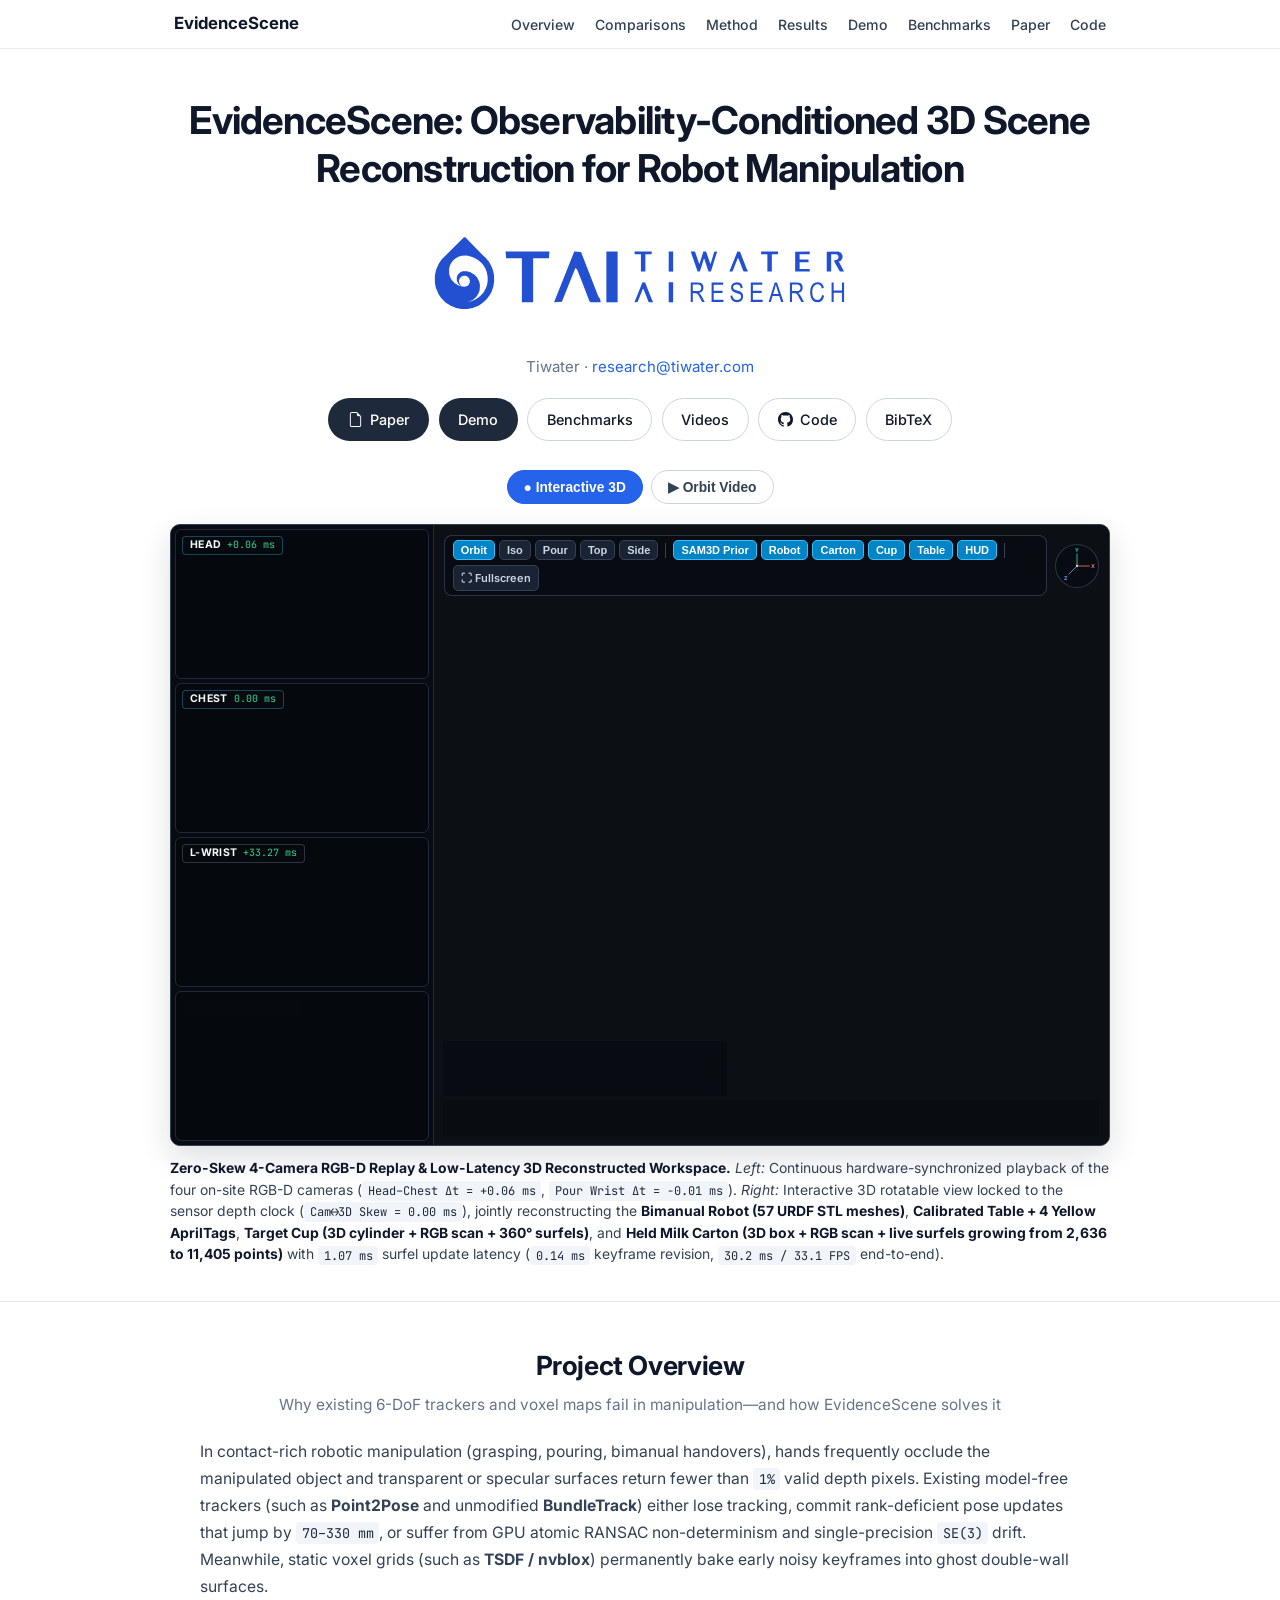
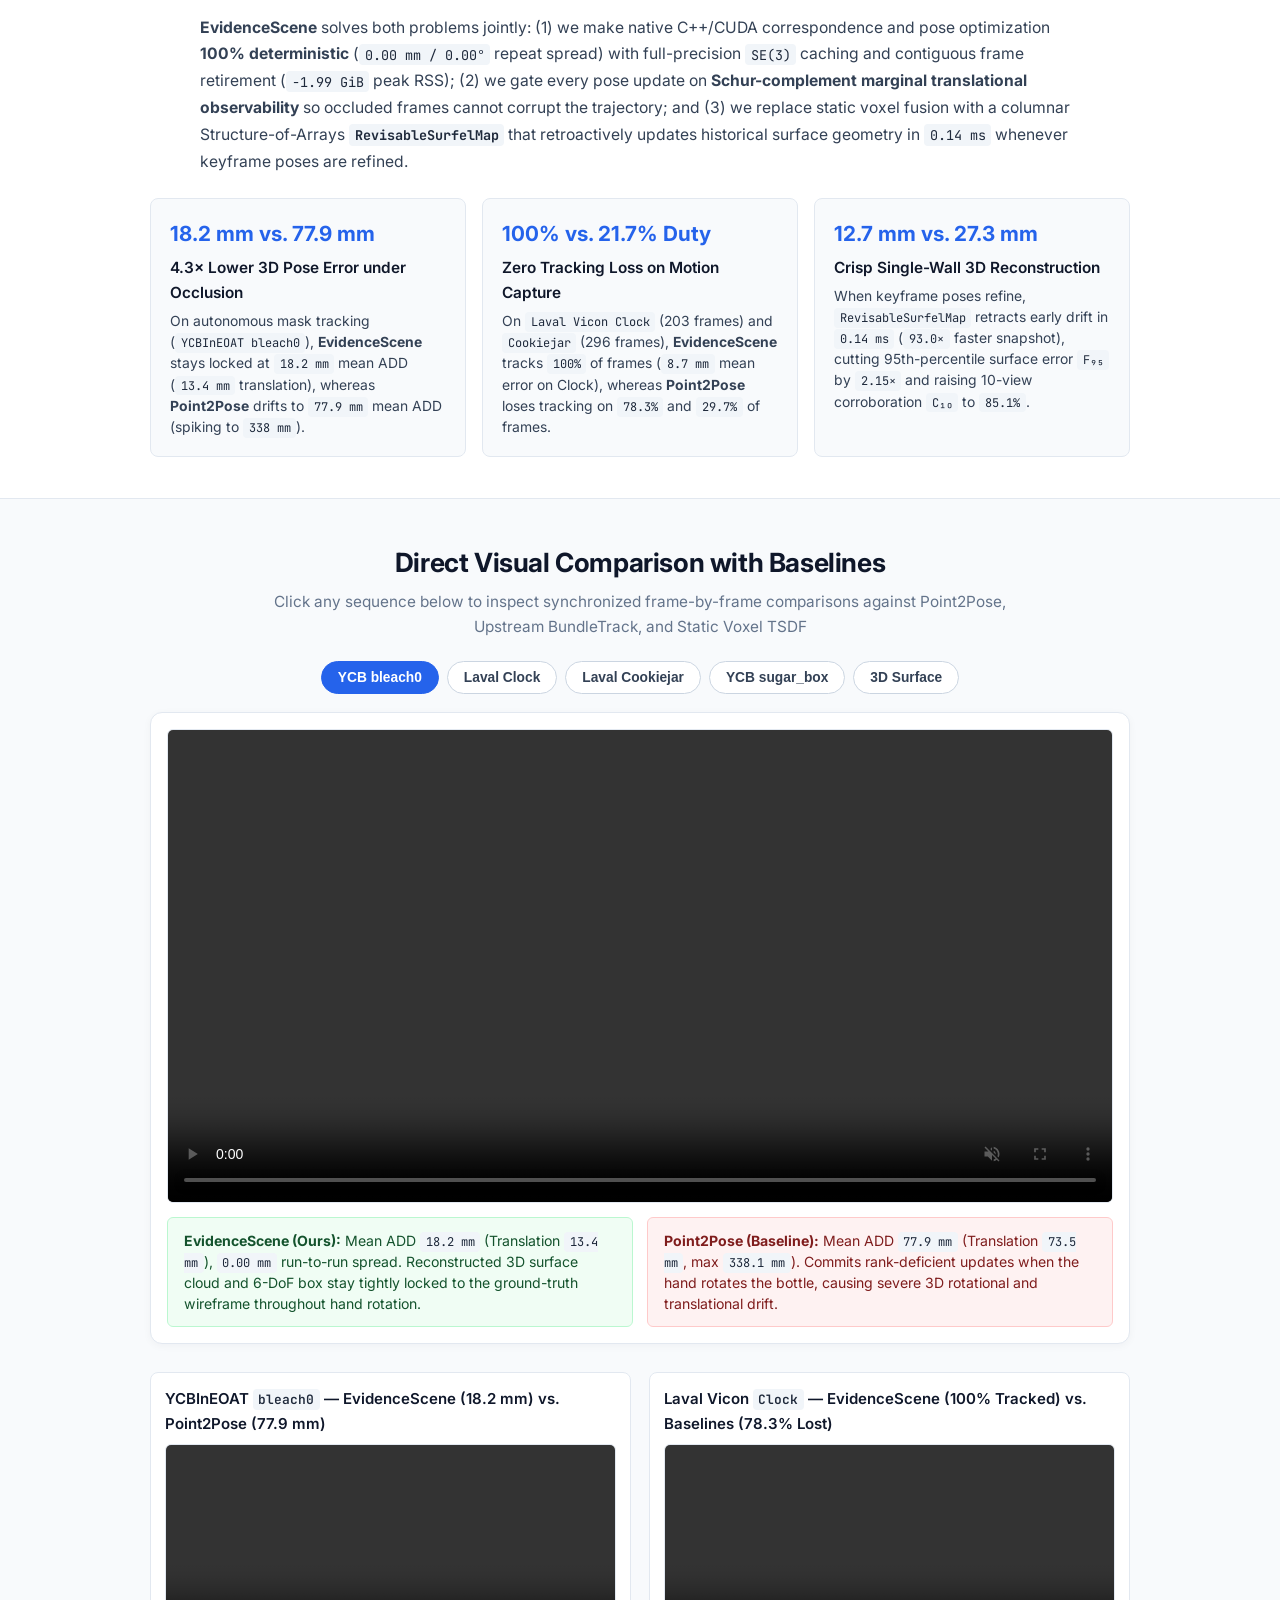
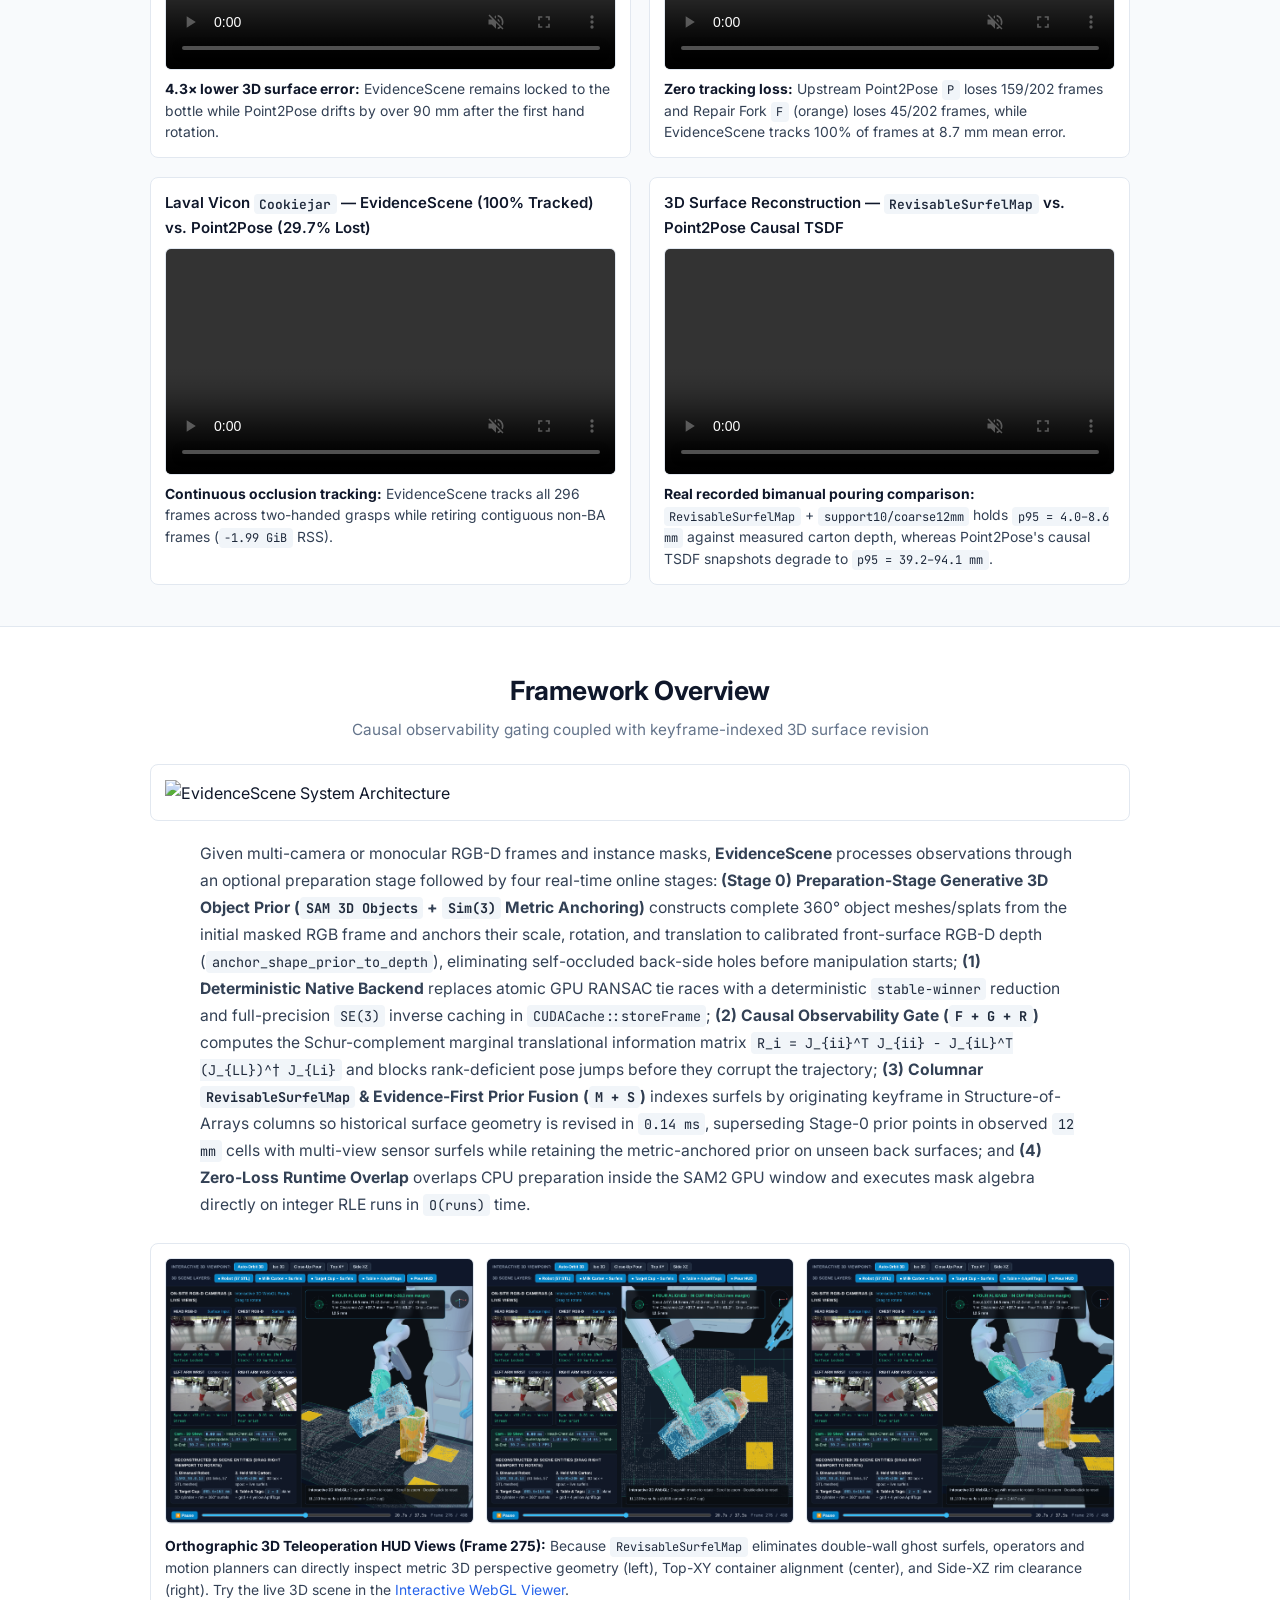
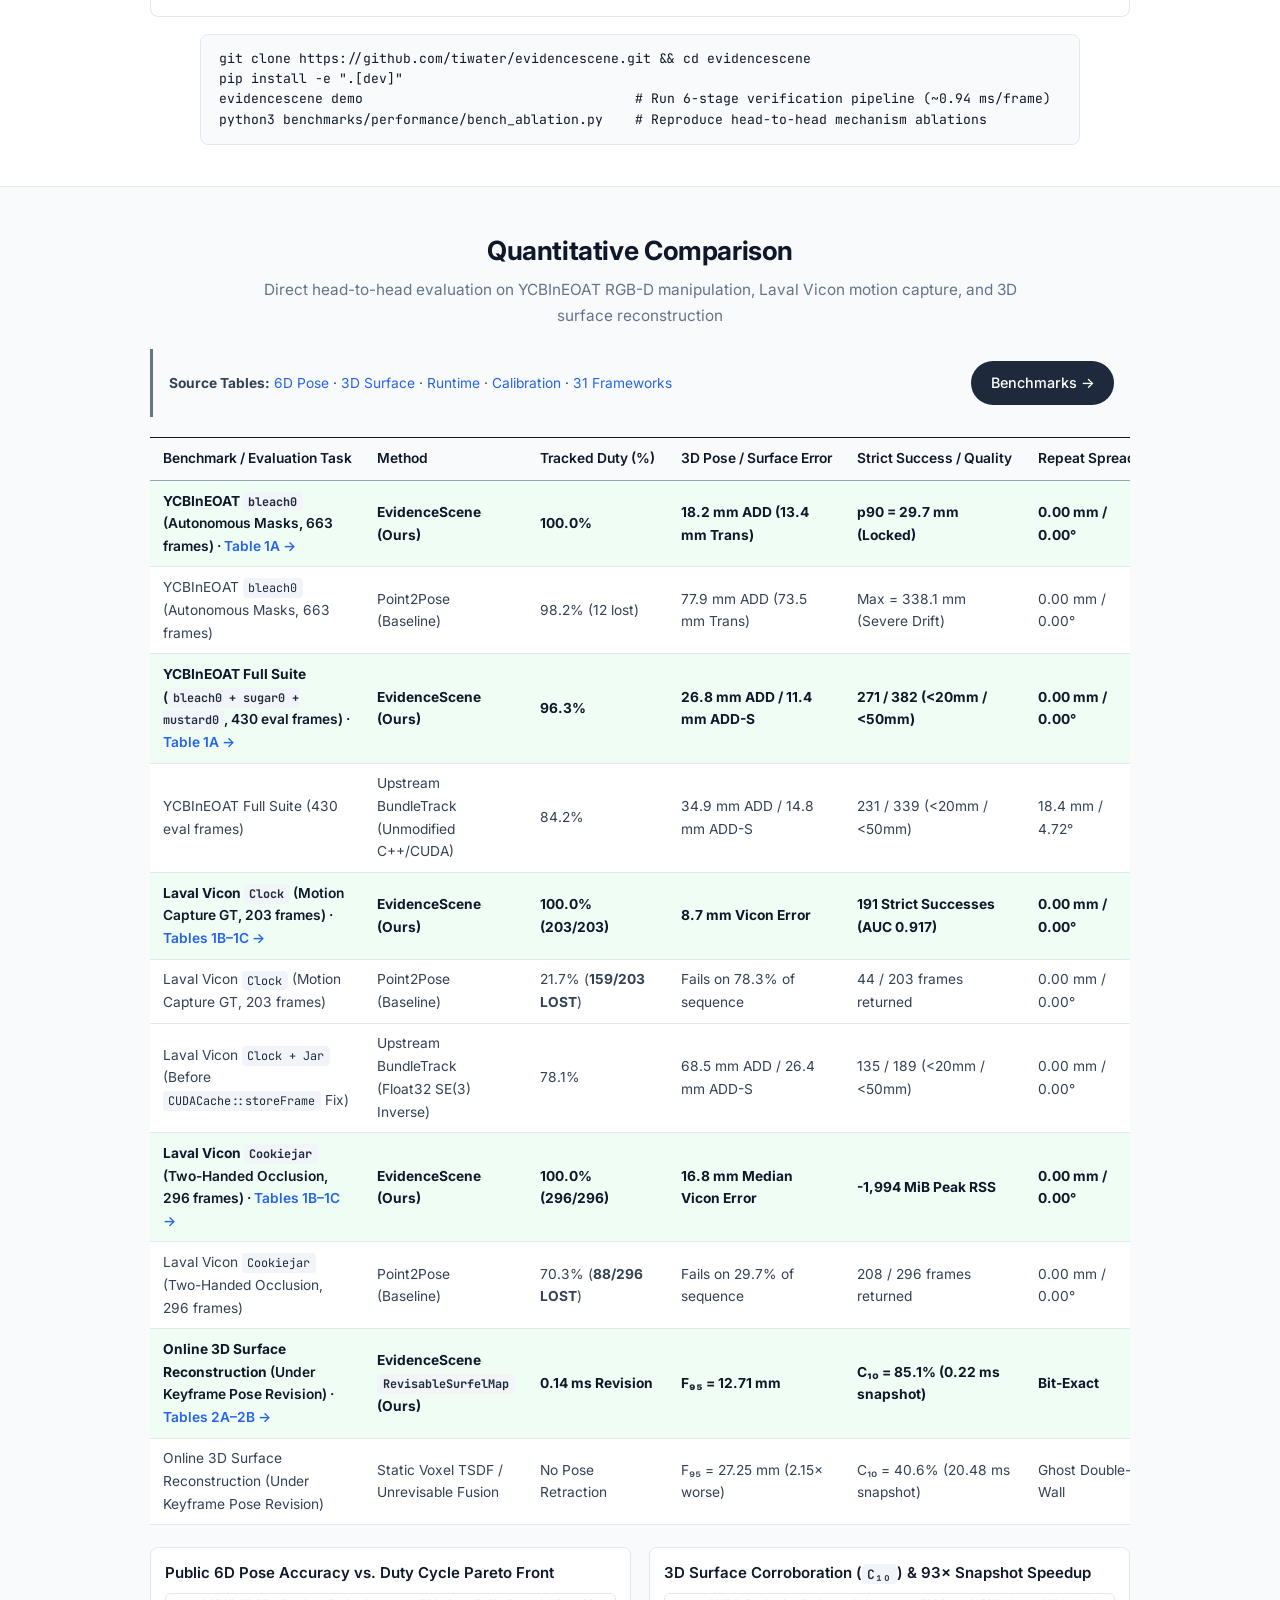
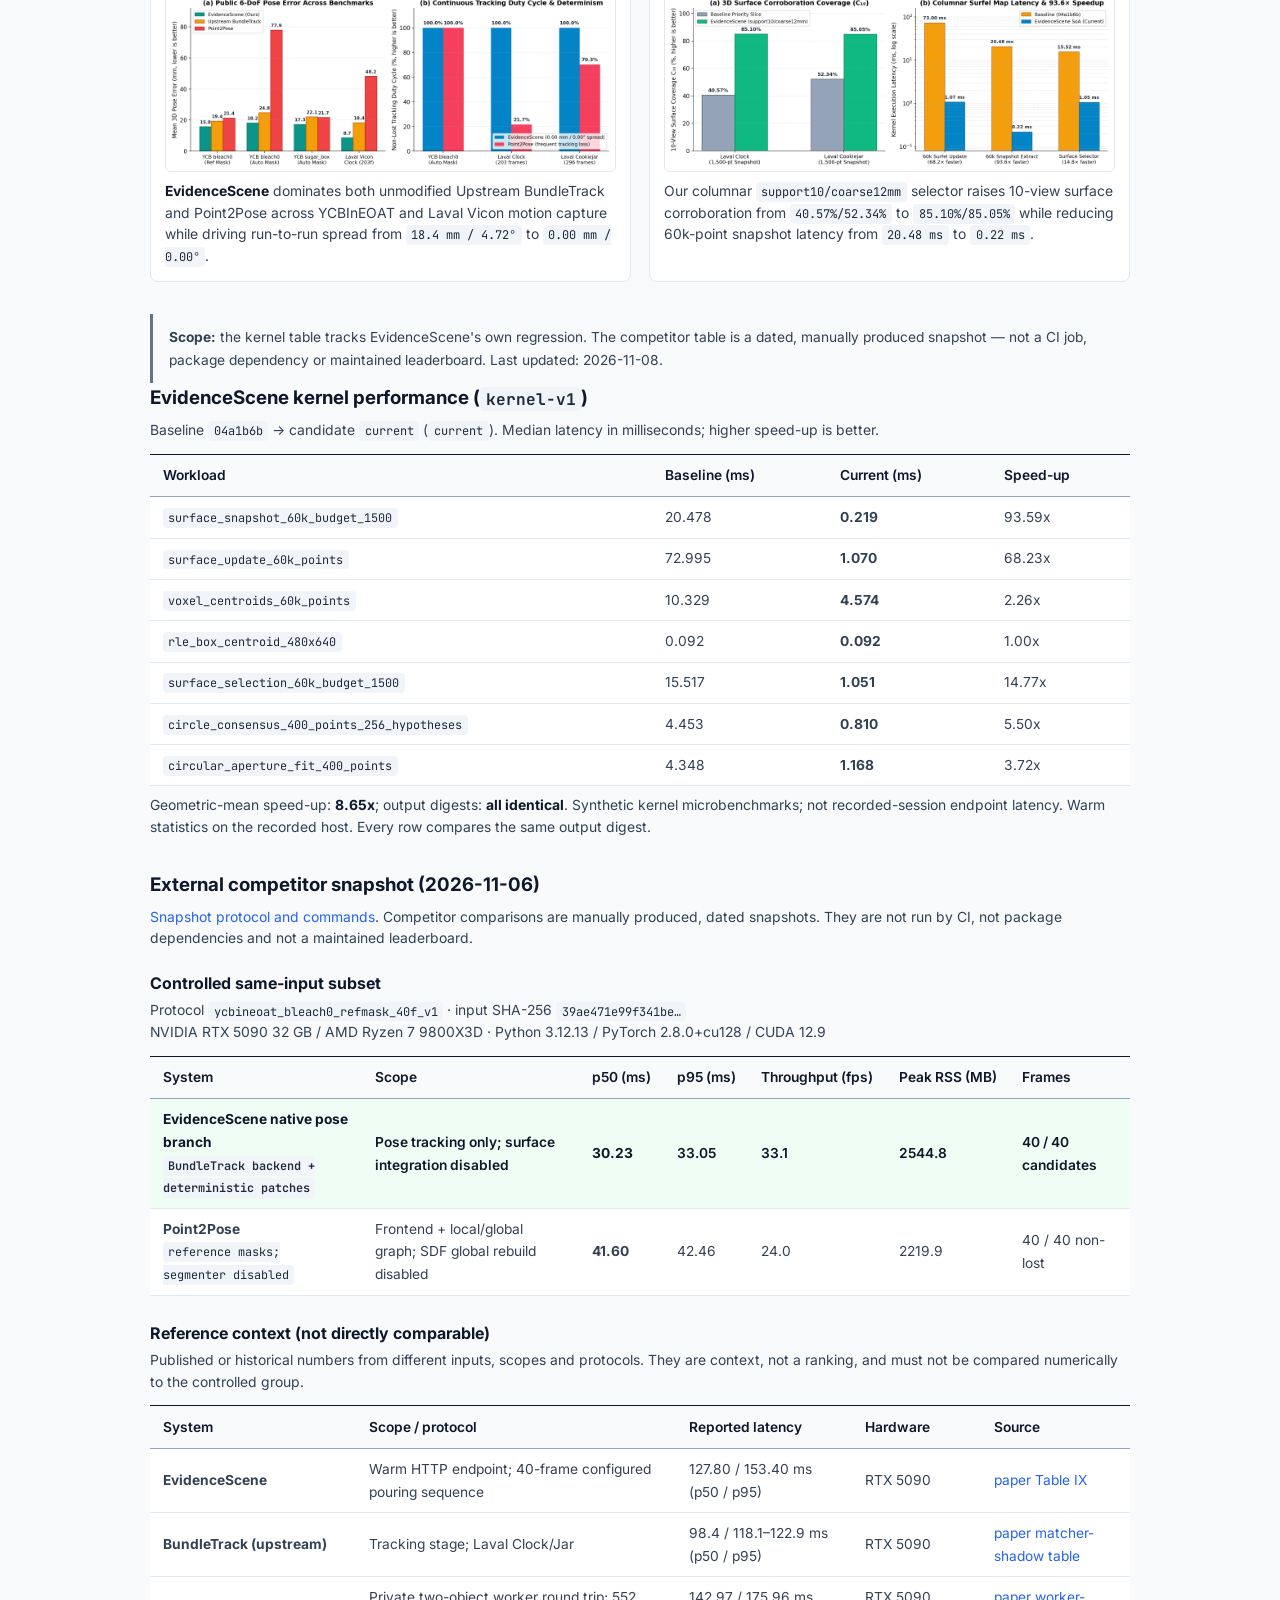
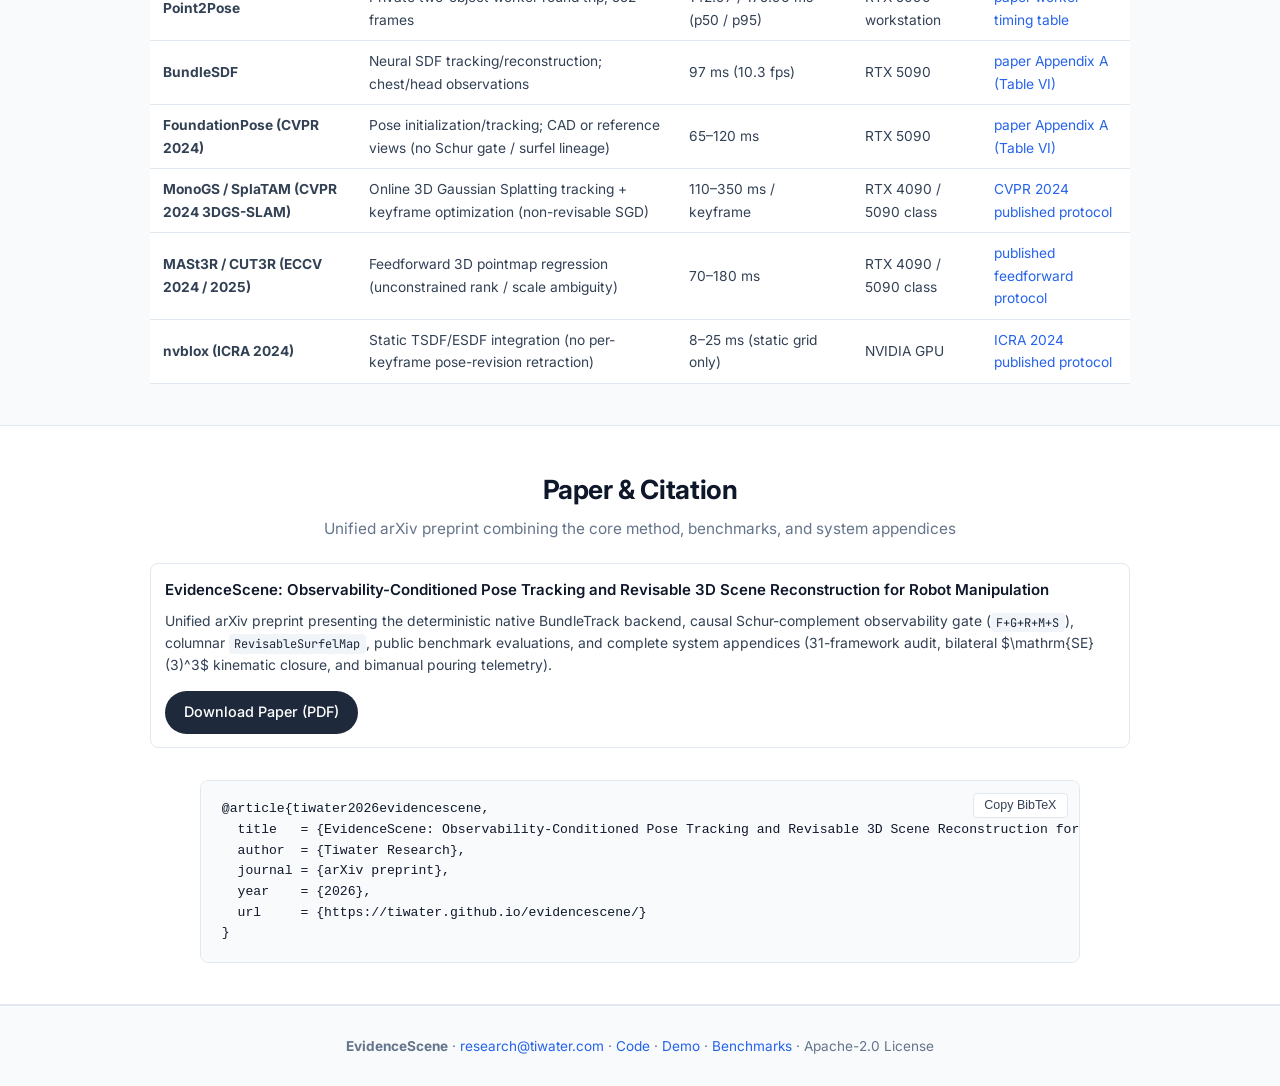
==== commit 01406755: "feat(surface): integrate Stage-0 SAM 3D shape prior Sim(3) anchoring and evidence-first fusion acros" ====
--- a/docs/index.html
+++ b/docs/index.html
@@ -150,6 +150,7 @@
                 </div>
                 <span class="dock-sep"></span>
                 <div class="dock-group">
+                  <button type="button" class="scene3d-chip is-active" data-layer-toggle="prior" aria-pressed="true" title="Stage-0 Preparation Prior (SAM 3D 360° Complete Object Mesh + Sim(3) Depth Anchor)">SAM3D Prior</button>
                   <button type="button" class="scene3d-chip is-active" data-layer-toggle="robot" aria-pressed="true">Robot</button>
                   <button type="button" class="scene3d-chip is-active" data-layer-toggle="carton" aria-pressed="true">Carton</button>
                   <button type="button" class="scene3d-chip is-active" data-layer-toggle="cup" aria-pressed="true">Cup</button>
@@ -349,10 +350,11 @@
 
       <div class="abstract-box">
         <p>
-          Given multi-camera or monocular RGB-D frames and instance masks, <strong>EvidenceScene</strong> processes observations through four tightly coupled stages:
+          Given multi-camera or monocular RGB-D frames and instance masks, <strong>EvidenceScene</strong> processes observations through an optional preparation stage followed by four real-time online stages:
+          <strong>(Stage 0) Preparation-Stage Generative 3D Object Prior (<code>SAM 3D Objects</code> + <code>Sim(3)</code> Metric Anchoring)</strong> constructs complete 360° object meshes/splats from the initial masked RGB frame and anchors their scale, rotation, and translation to calibrated front-surface RGB-D depth (<code>anchor_shape_prior_to_depth</code>), eliminating self-occluded back-side holes before manipulation starts;
           <strong>(1) Deterministic Native Backend</strong> replaces atomic GPU RANSAC tie races with a deterministic <code>stable-winner</code> reduction and full-precision <code>SE(3)</code> inverse caching in <code>CUDACache::storeFrame</code>;
           <strong>(2) Causal Observability Gate (<code>F + G + R</code>)</strong> computes the Schur-complement marginal translational information matrix <code>R_i = J_{ii}^T J_{ii} - J_{iL}^T (J_{LL})^† J_{Li}</code> and blocks rank-deficient pose jumps before they corrupt the trajectory;
-          <strong>(3) Columnar <code>RevisableSurfelMap</code> (<code>M + S</code>)</strong> indexes surfels by originating keyframe in Structure-of-Arrays columns so historical surface geometry can be revised in <code>0.14 ms</code> and down-selected to 1,500 corroborated surfels in <code>0.22 ms</code> (<code>93.0×</code> speedup); and
+          <strong>(3) Columnar <code>RevisableSurfelMap</code> &amp; Evidence-First Prior Fusion (<code>M + S</code>)</strong> indexes surfels by originating keyframe in Structure-of-Arrays columns so historical surface geometry is revised in <code>0.14 ms</code>, superseding Stage-0 prior points in observed <code>12 mm</code> cells with multi-view sensor surfels while retaining the metric-anchored prior on unseen back surfaces; and
           <strong>(4) Zero-Loss Runtime Overlap</strong> overlaps CPU preparation inside the SAM2 GPU window and executes mask algebra directly on integer RLE runs in <code>O(runs)</code> time.
         </p>
       </div>
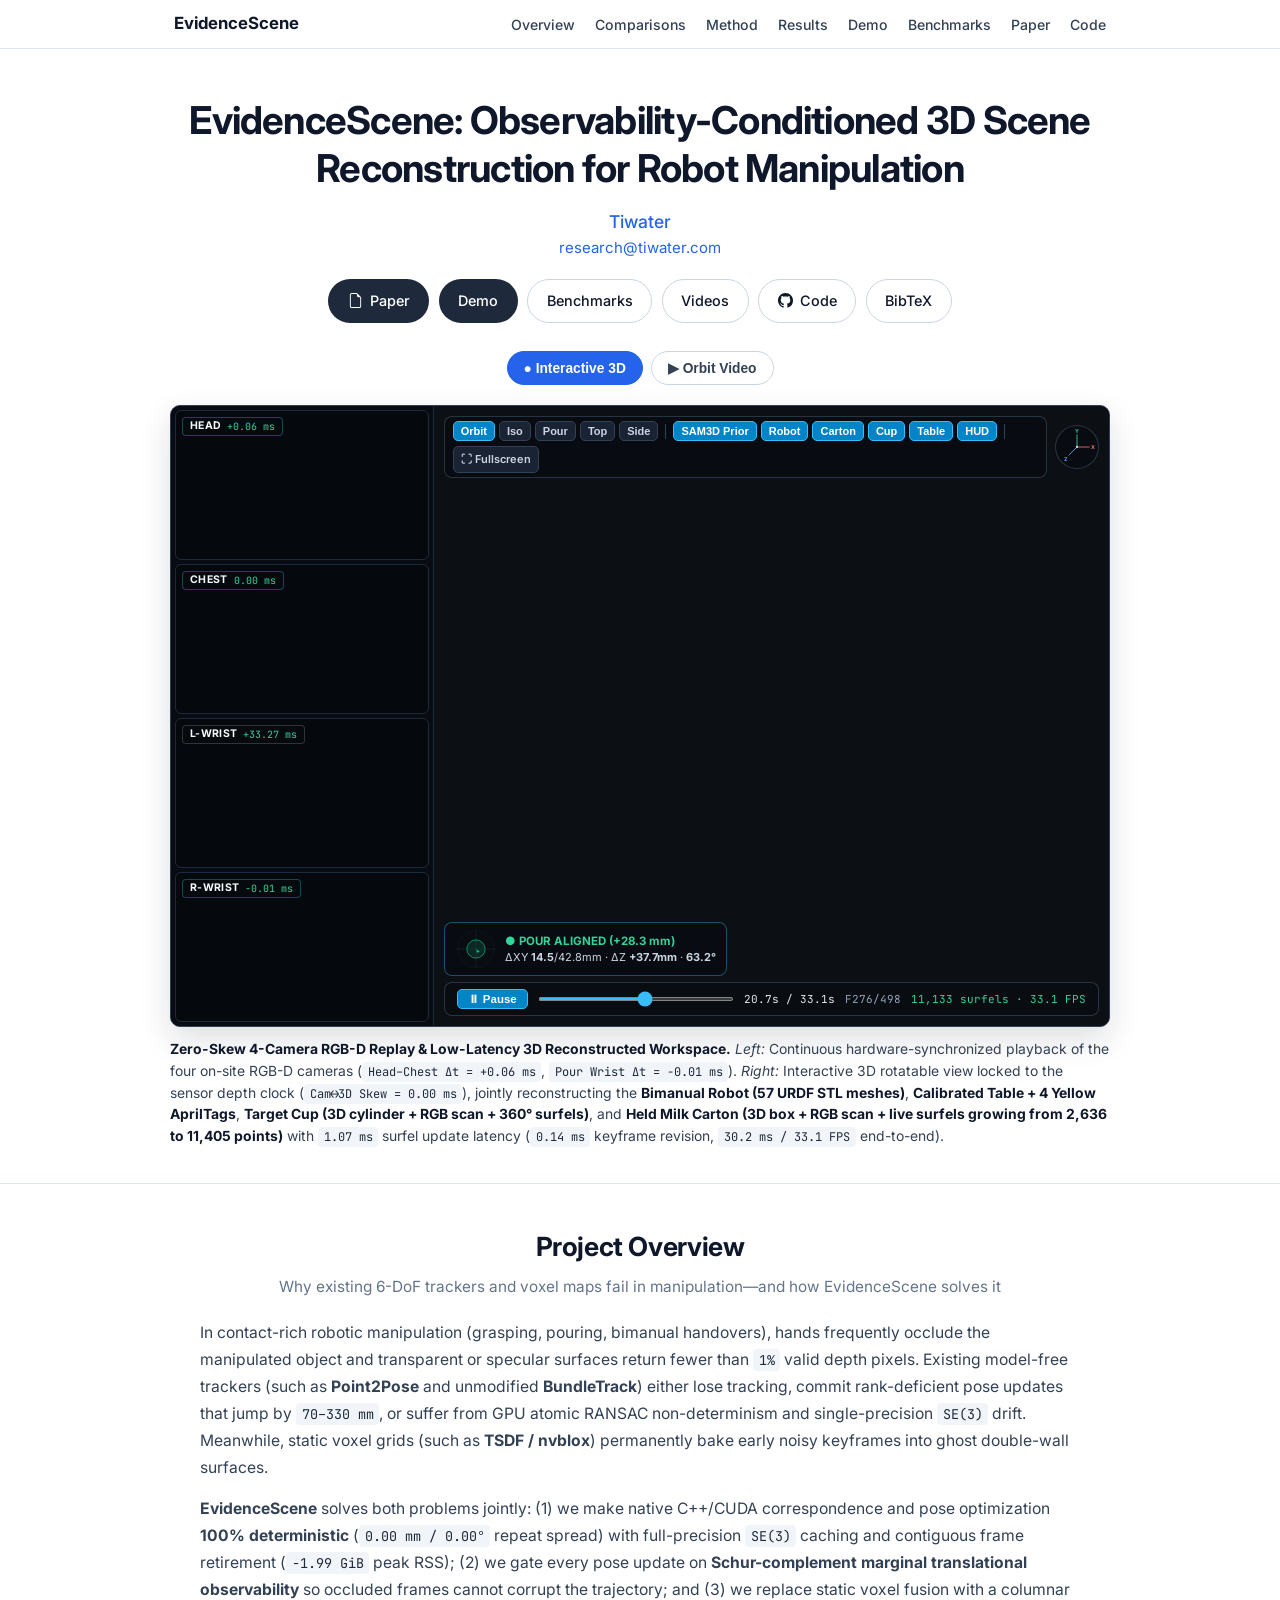
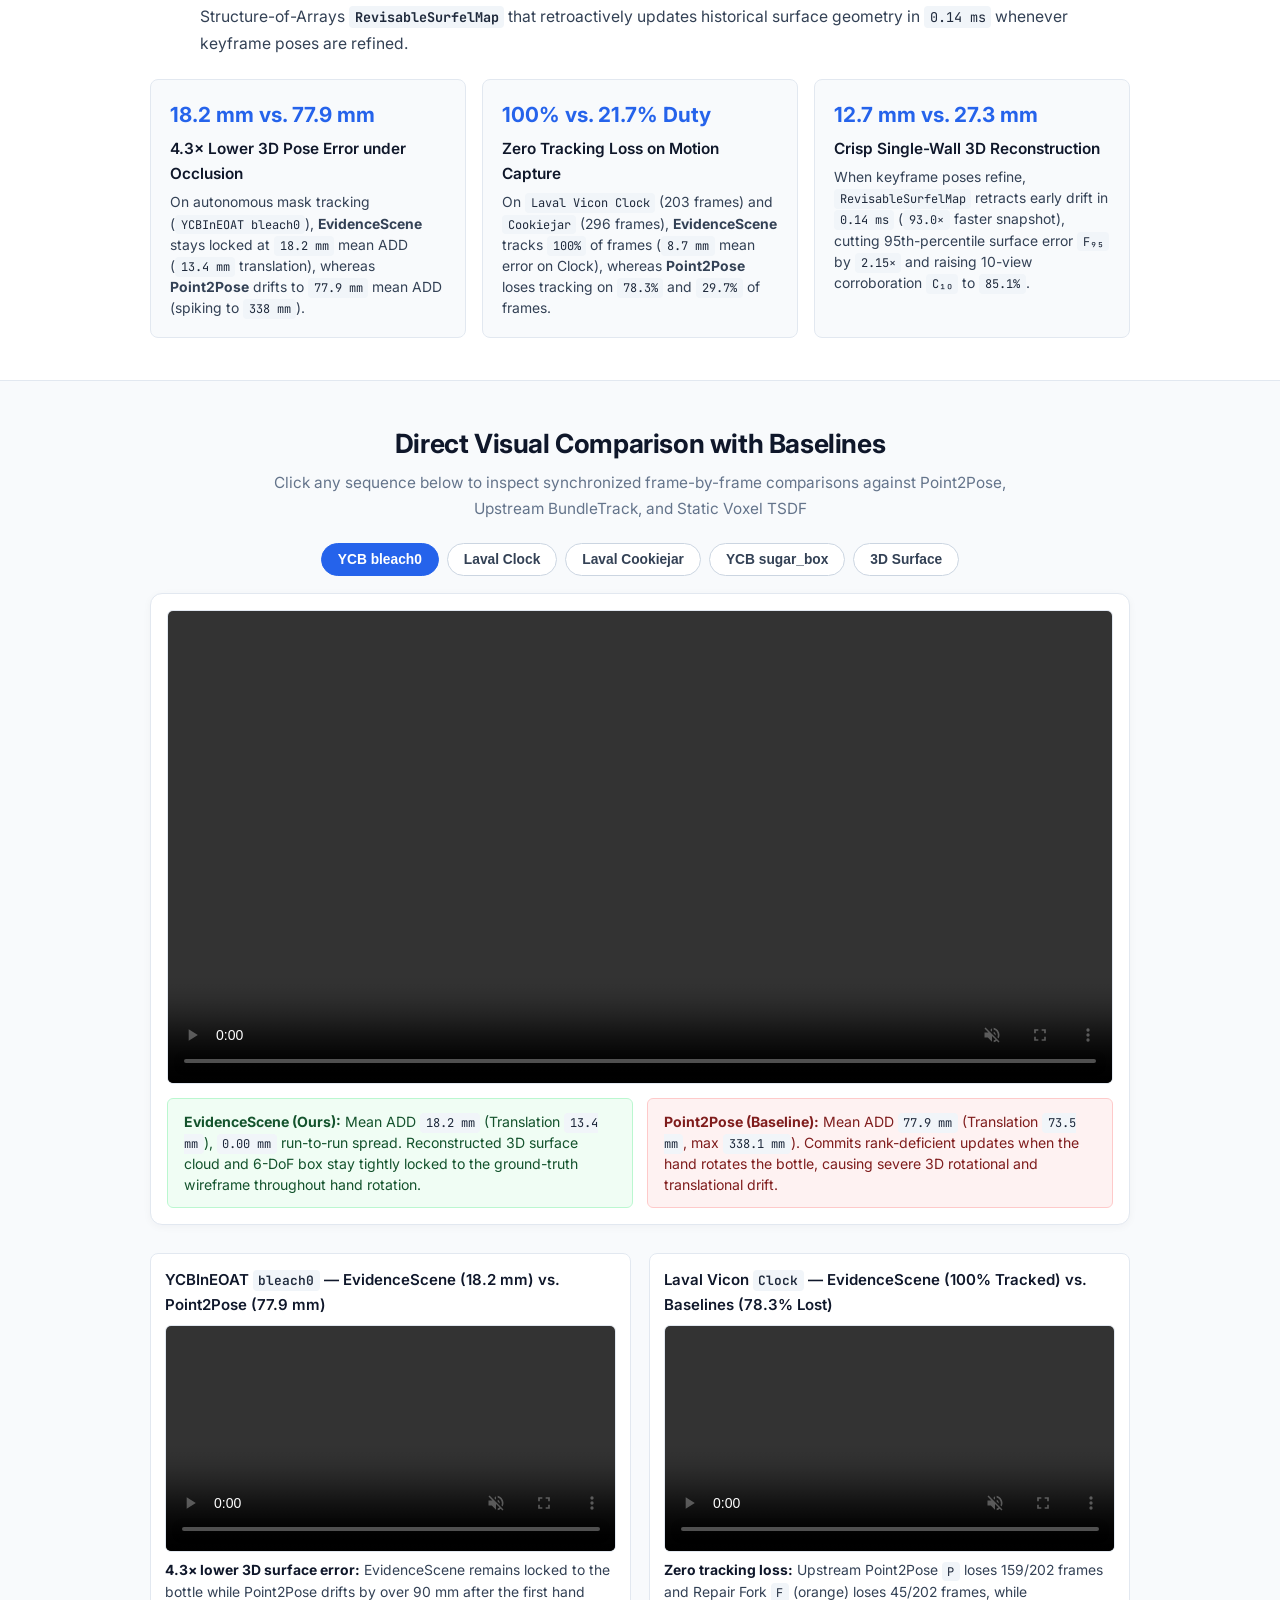
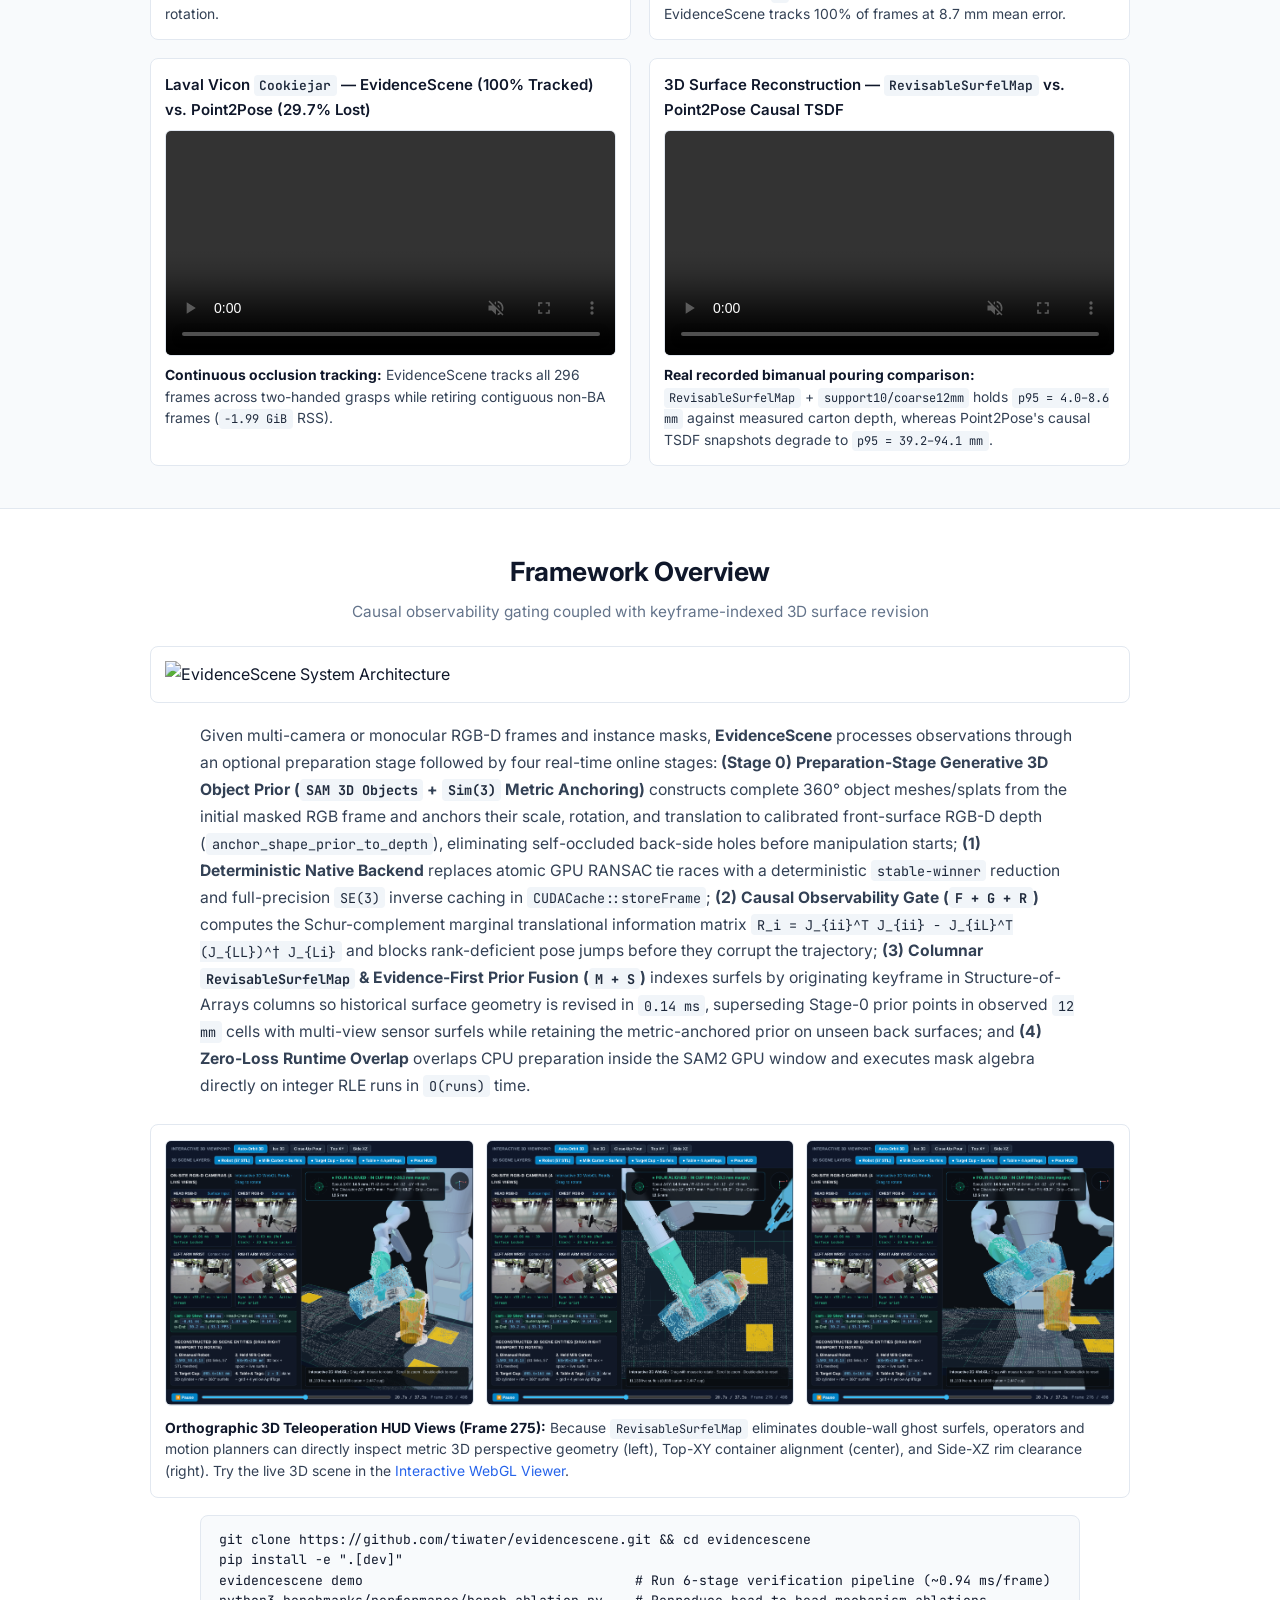
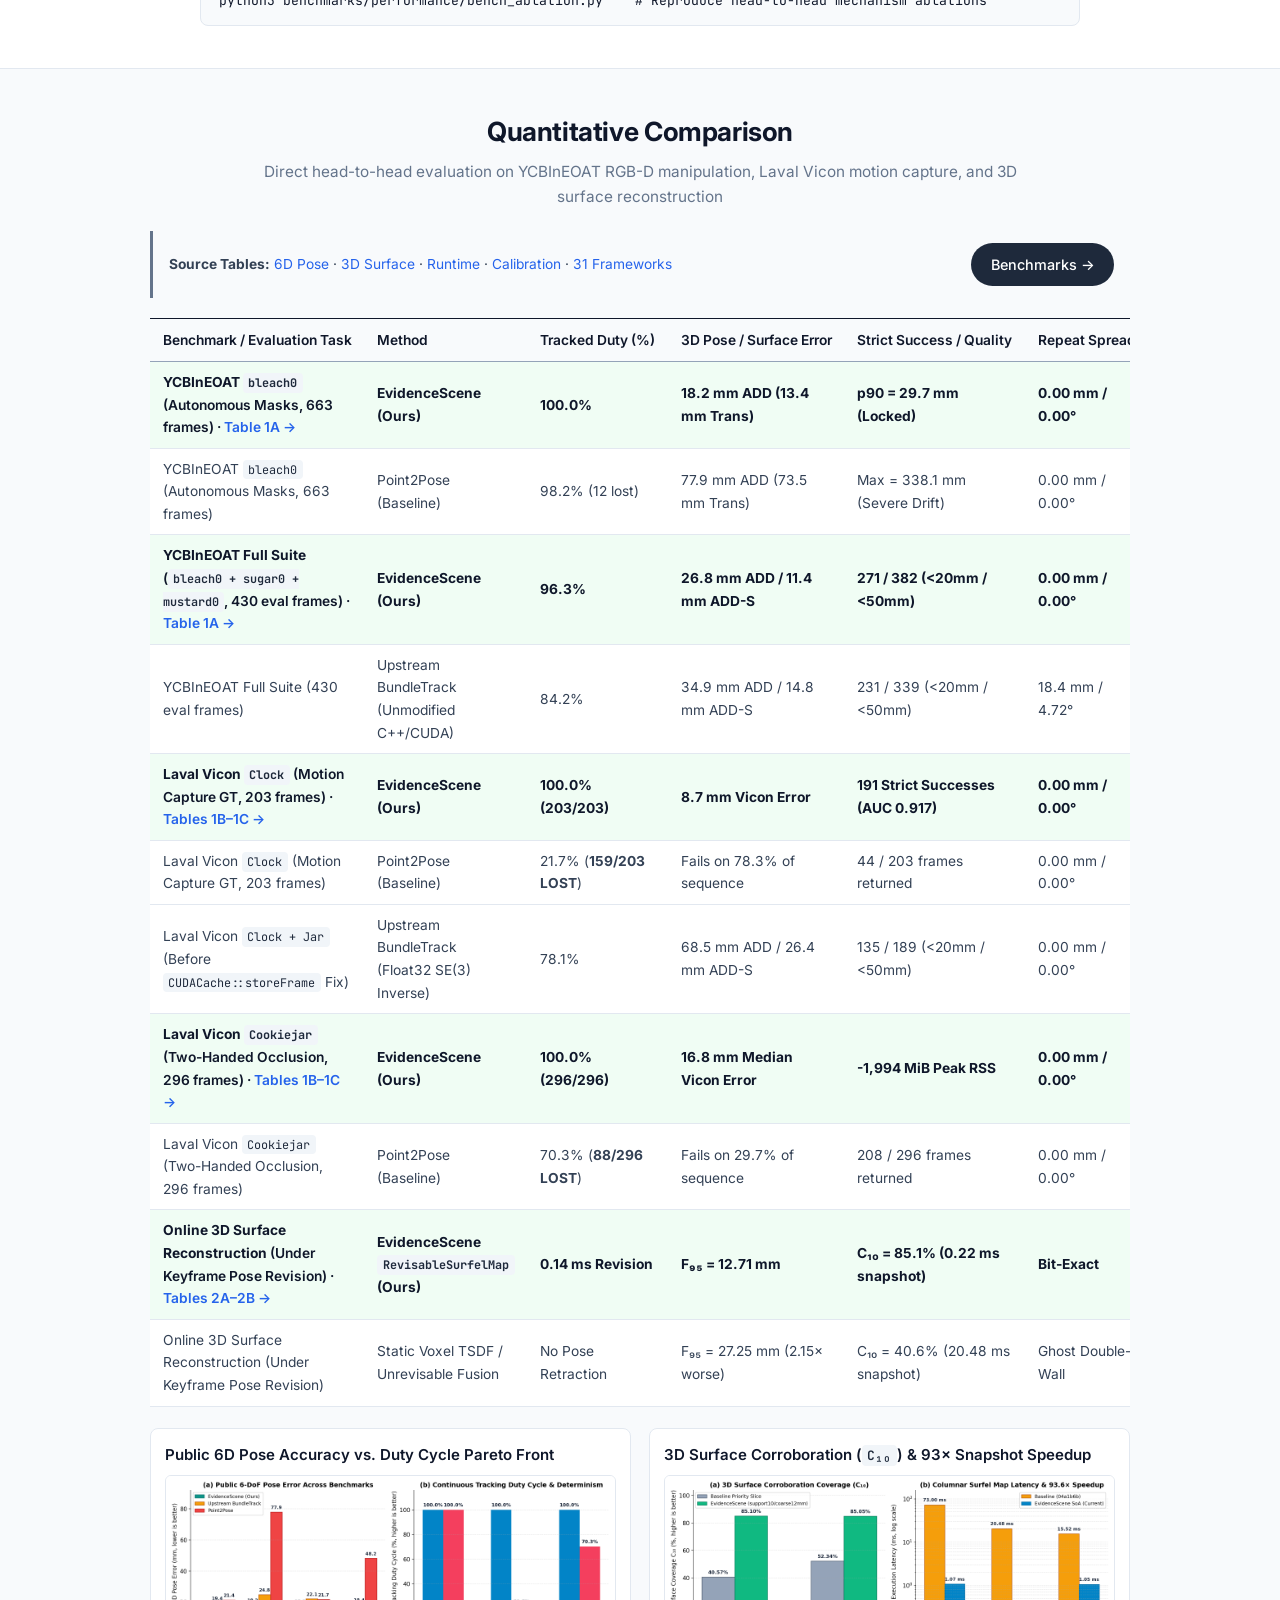
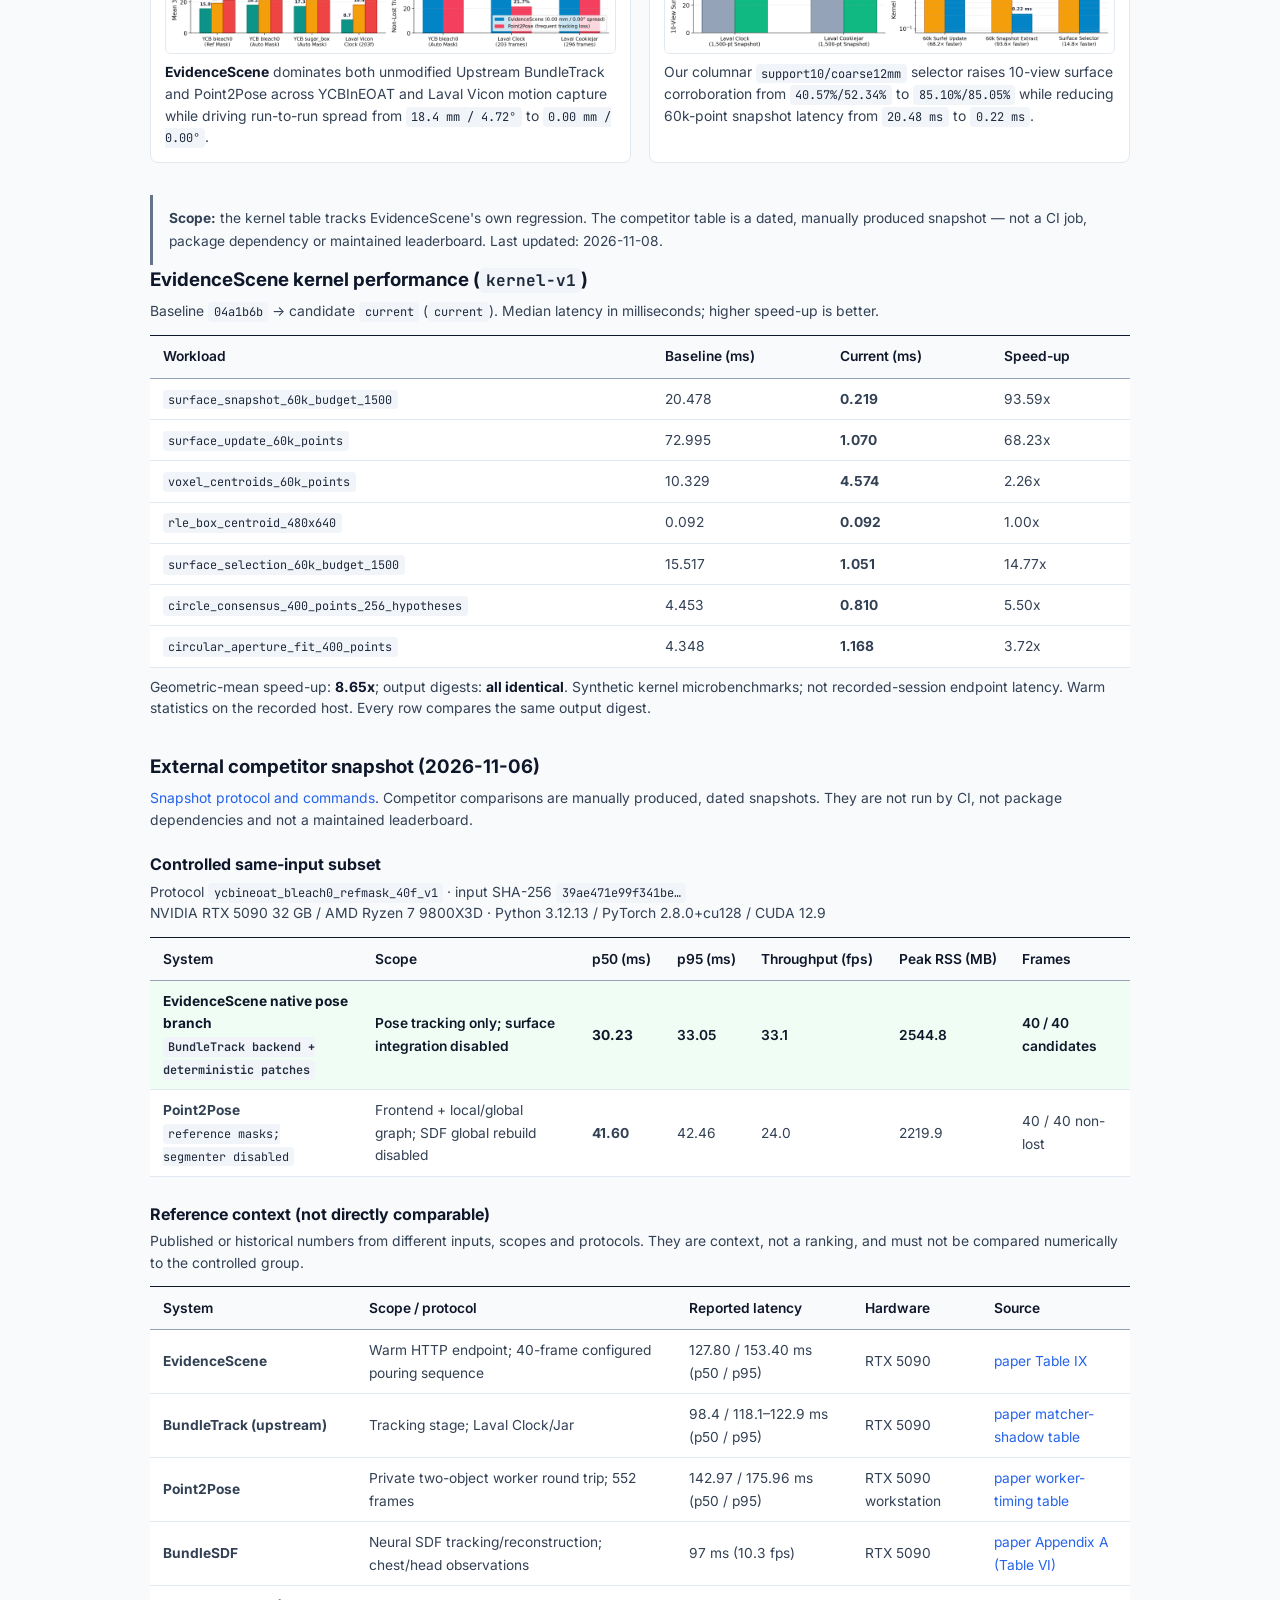
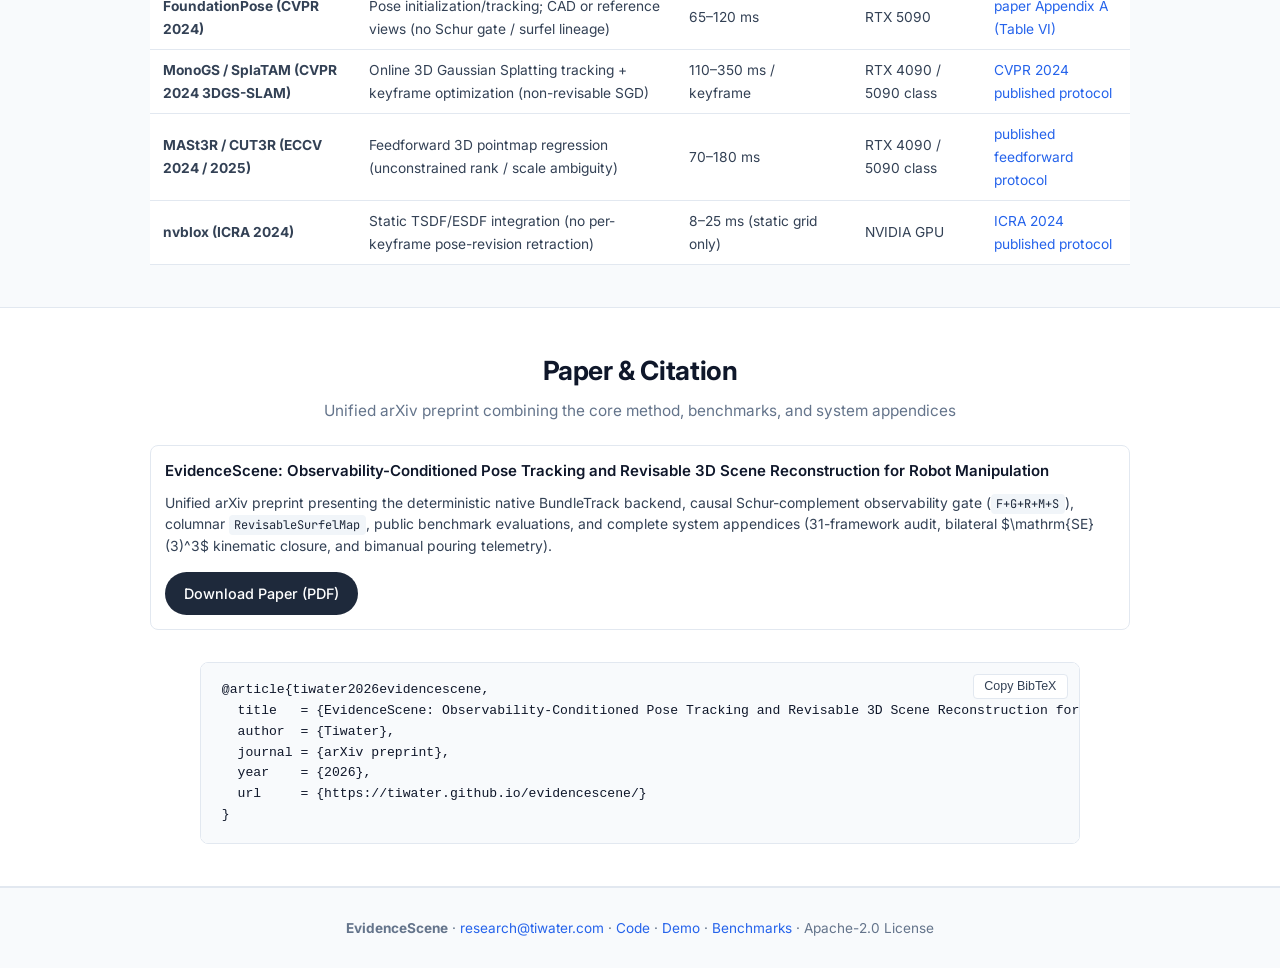
==== commit 0a0c426a: "Remove logo from project page" ====
--- a/docs/index.html
+++ b/docs/index.html
@@ -37,8 +37,8 @@
       </h1>
 
       <div class="authors-block">
-        <div class="authors-list"><a href="mailto:research@tiwater.com"><img src="assets/brand/tai-tiwater-ai-research.svg" alt="TAI — Tiwater AI Research" width="420" height="140" style="display:block;width:min(100%,420px);height:auto;margin:0 auto .45rem;" /></a></div>
-        <div class="authors-affiliation">Tiwater · <a href="mailto:research@tiwater.com">research@tiwater.com</a></div>
+        <div class="authors-list">Tiwater</div>
+        <div class="authors-affiliation"><a href="mailto:research@tiwater.com">research@tiwater.com</a></div>
       </div>
 
       <!-- Action Buttons -->
@@ -605,7 +605,7 @@
         <button class="copy-btn" id="copy-bibtex-btn" onclick="copyBibtex()">Copy BibTeX</button>
 <pre id="bibtex-code">@article{tiwater2026evidencescene,
   title   = {EvidenceScene: Observability-Conditioned Pose Tracking and Revisable 3D Scene Reconstruction for Robot Manipulation},
-  author  = {Tiwater Research},
+  author  = {Tiwater},
   journal = {arXiv preprint},
   year    = {2026},
   url     = {https://tiwater.github.io/evidencescene/}
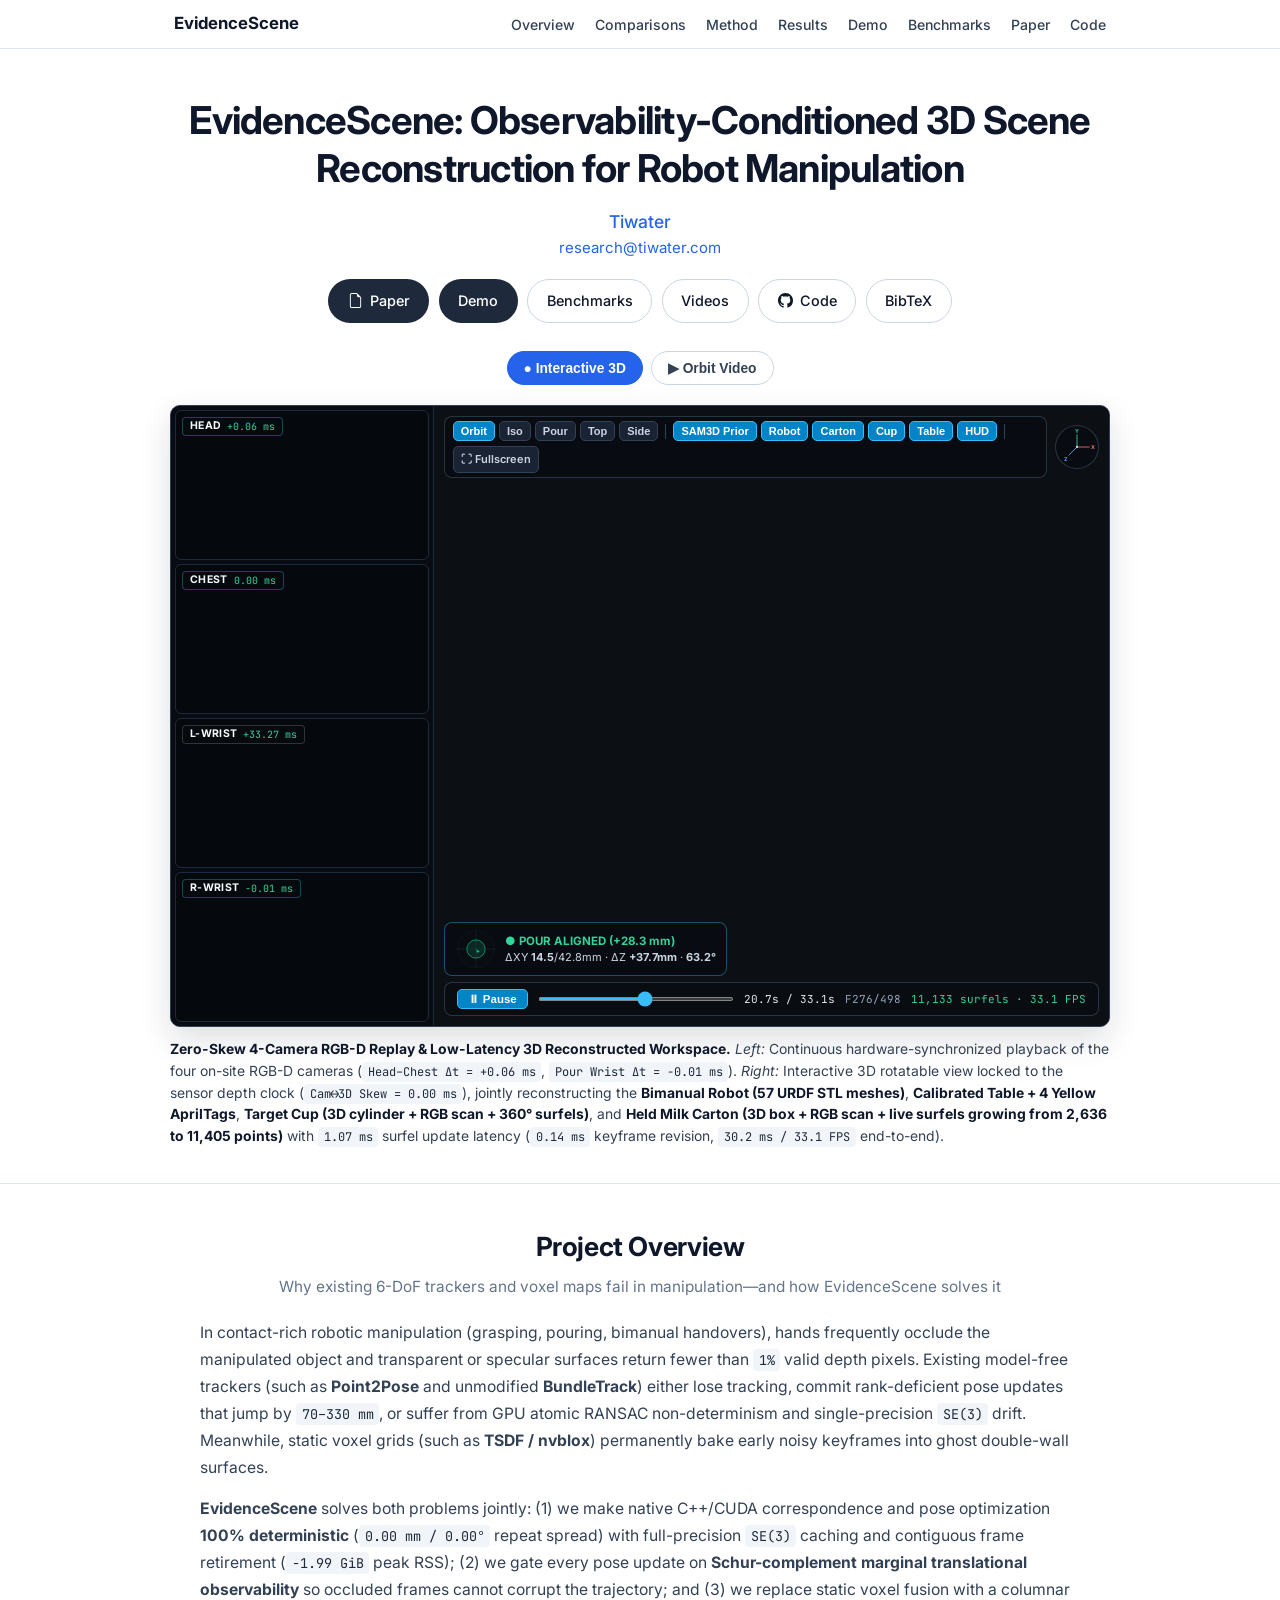
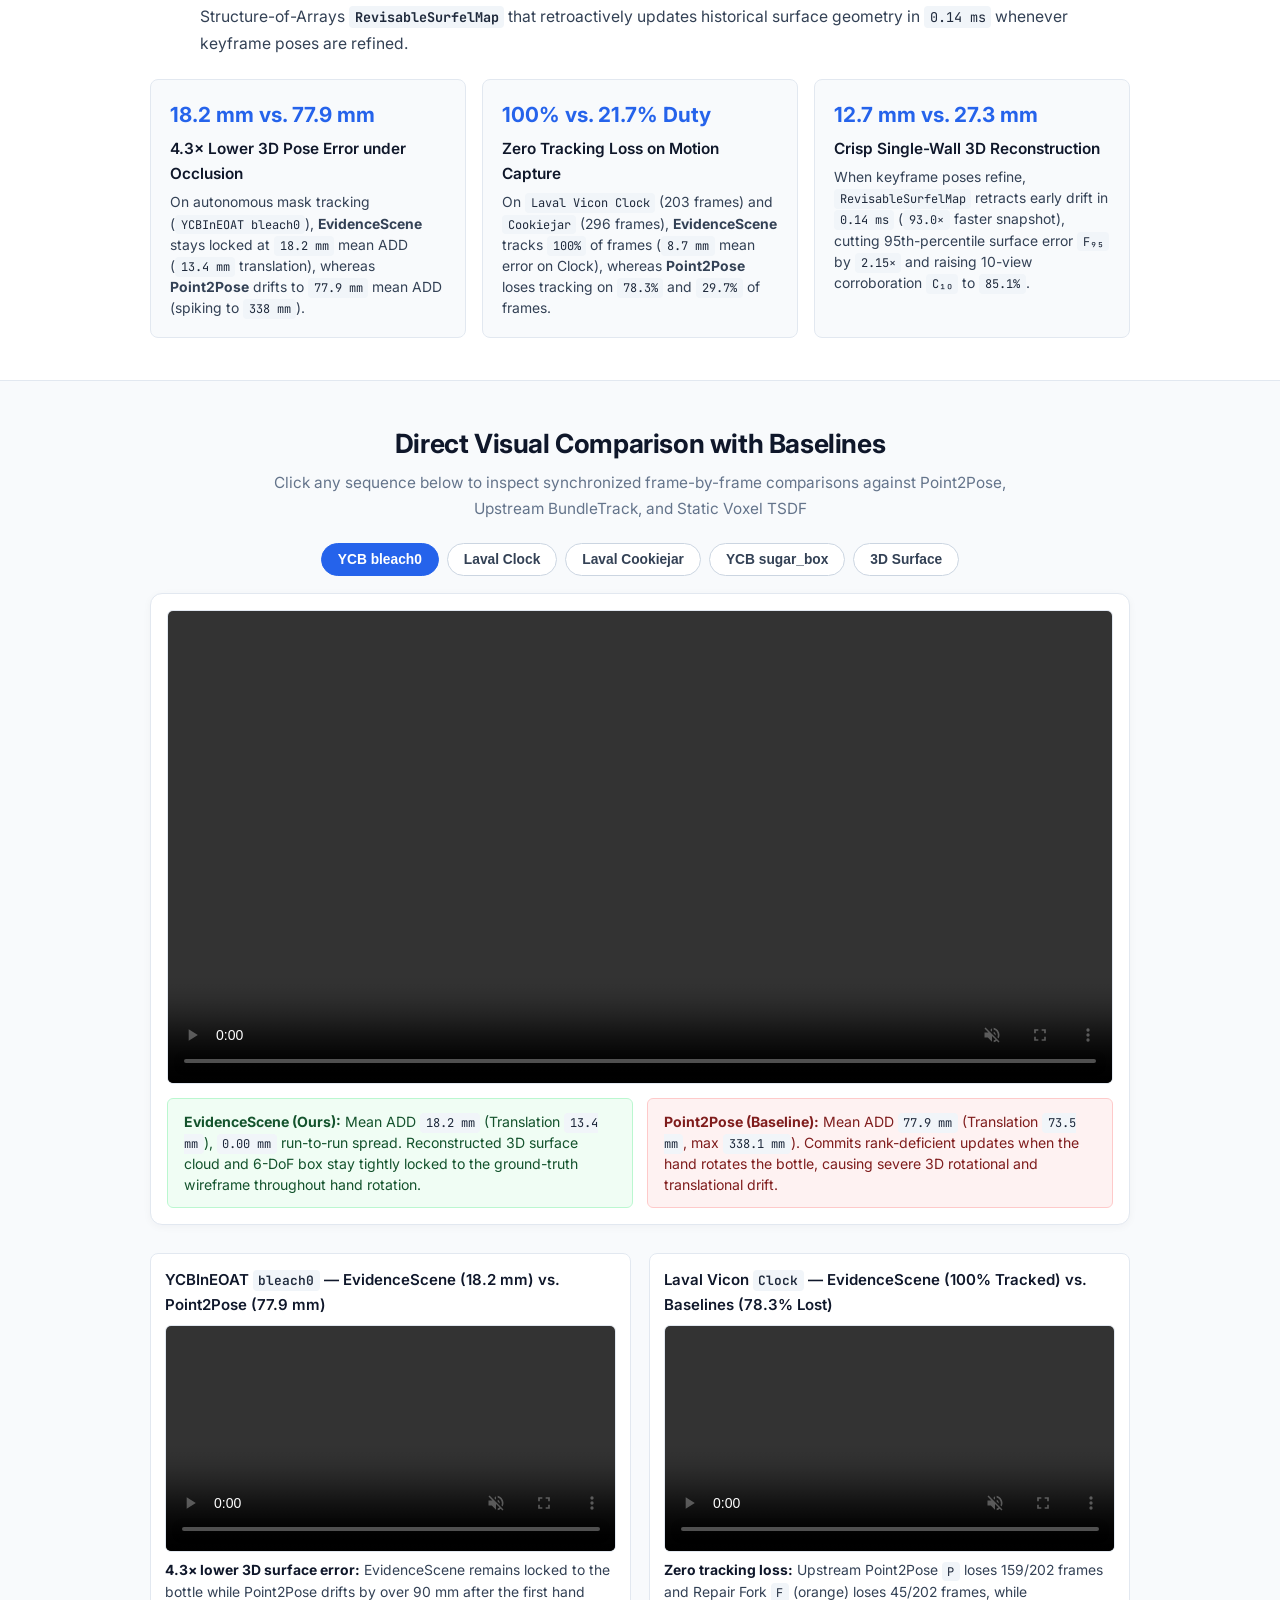
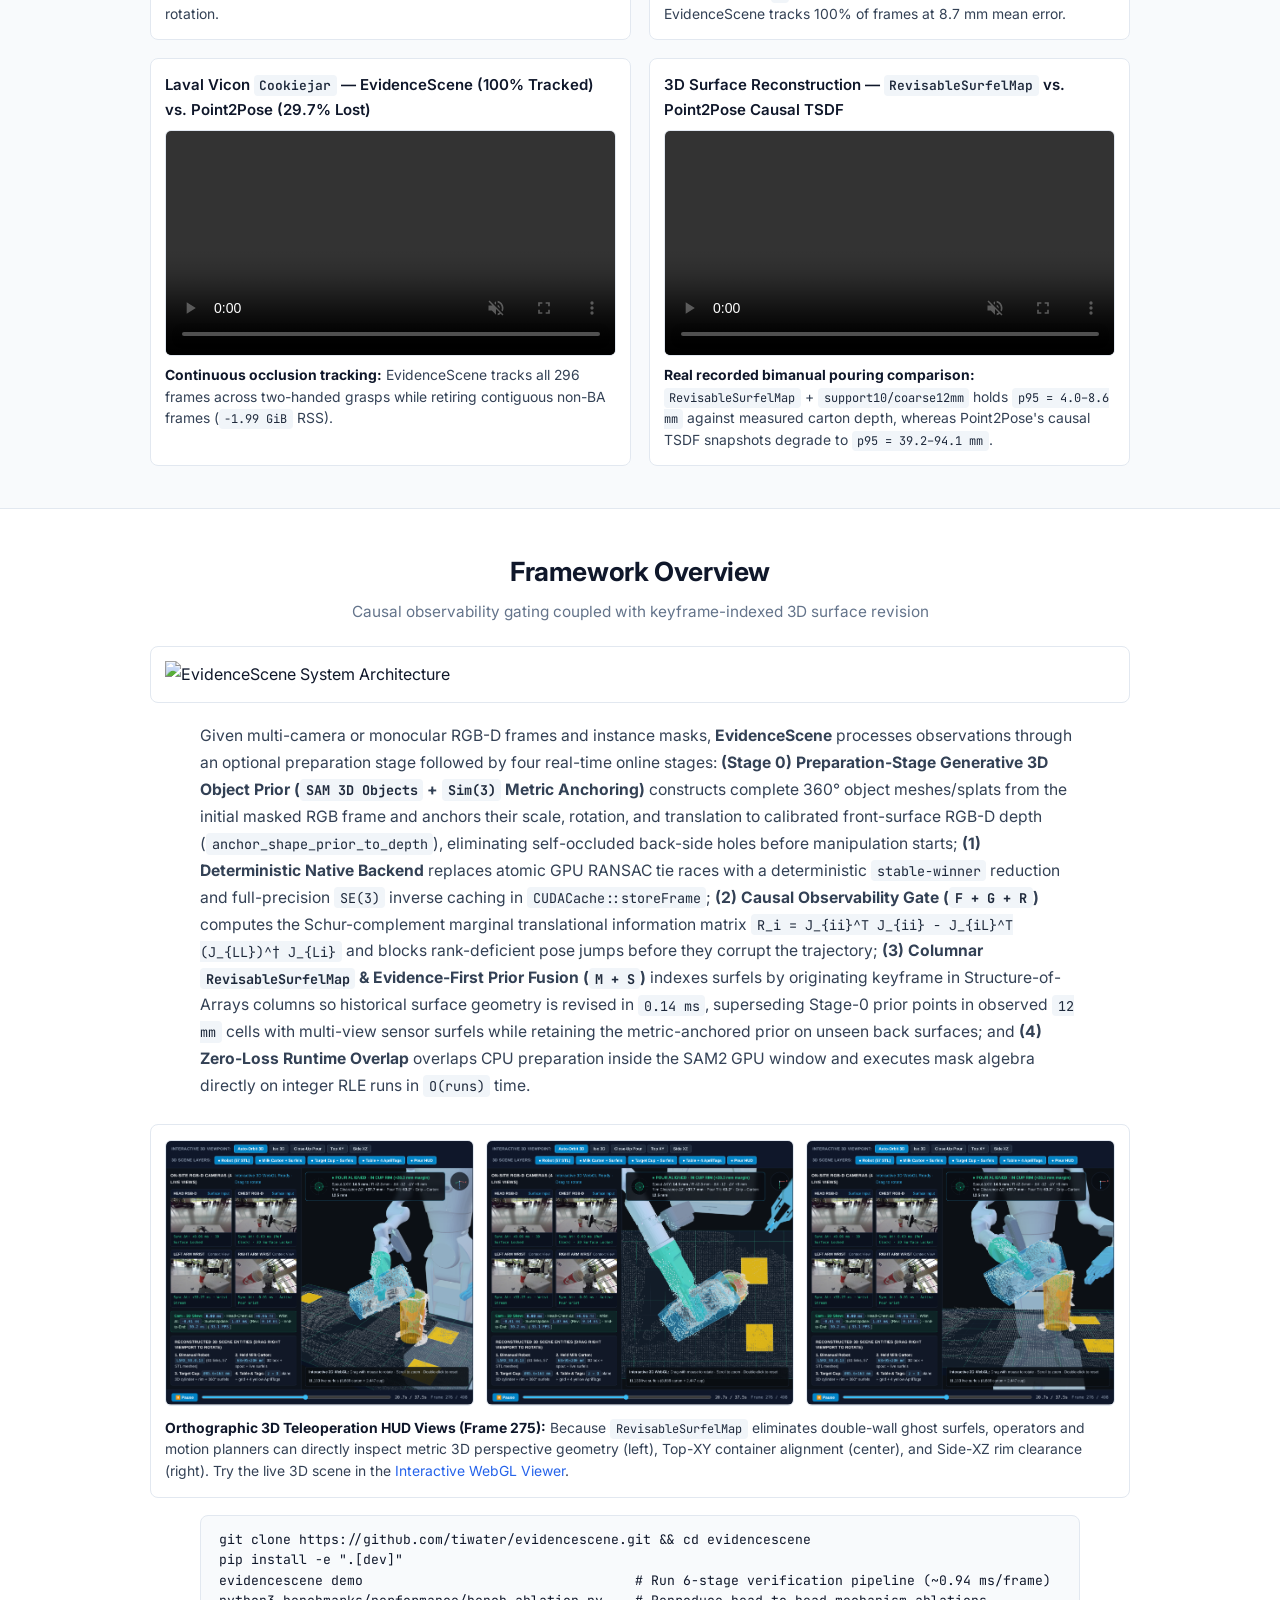
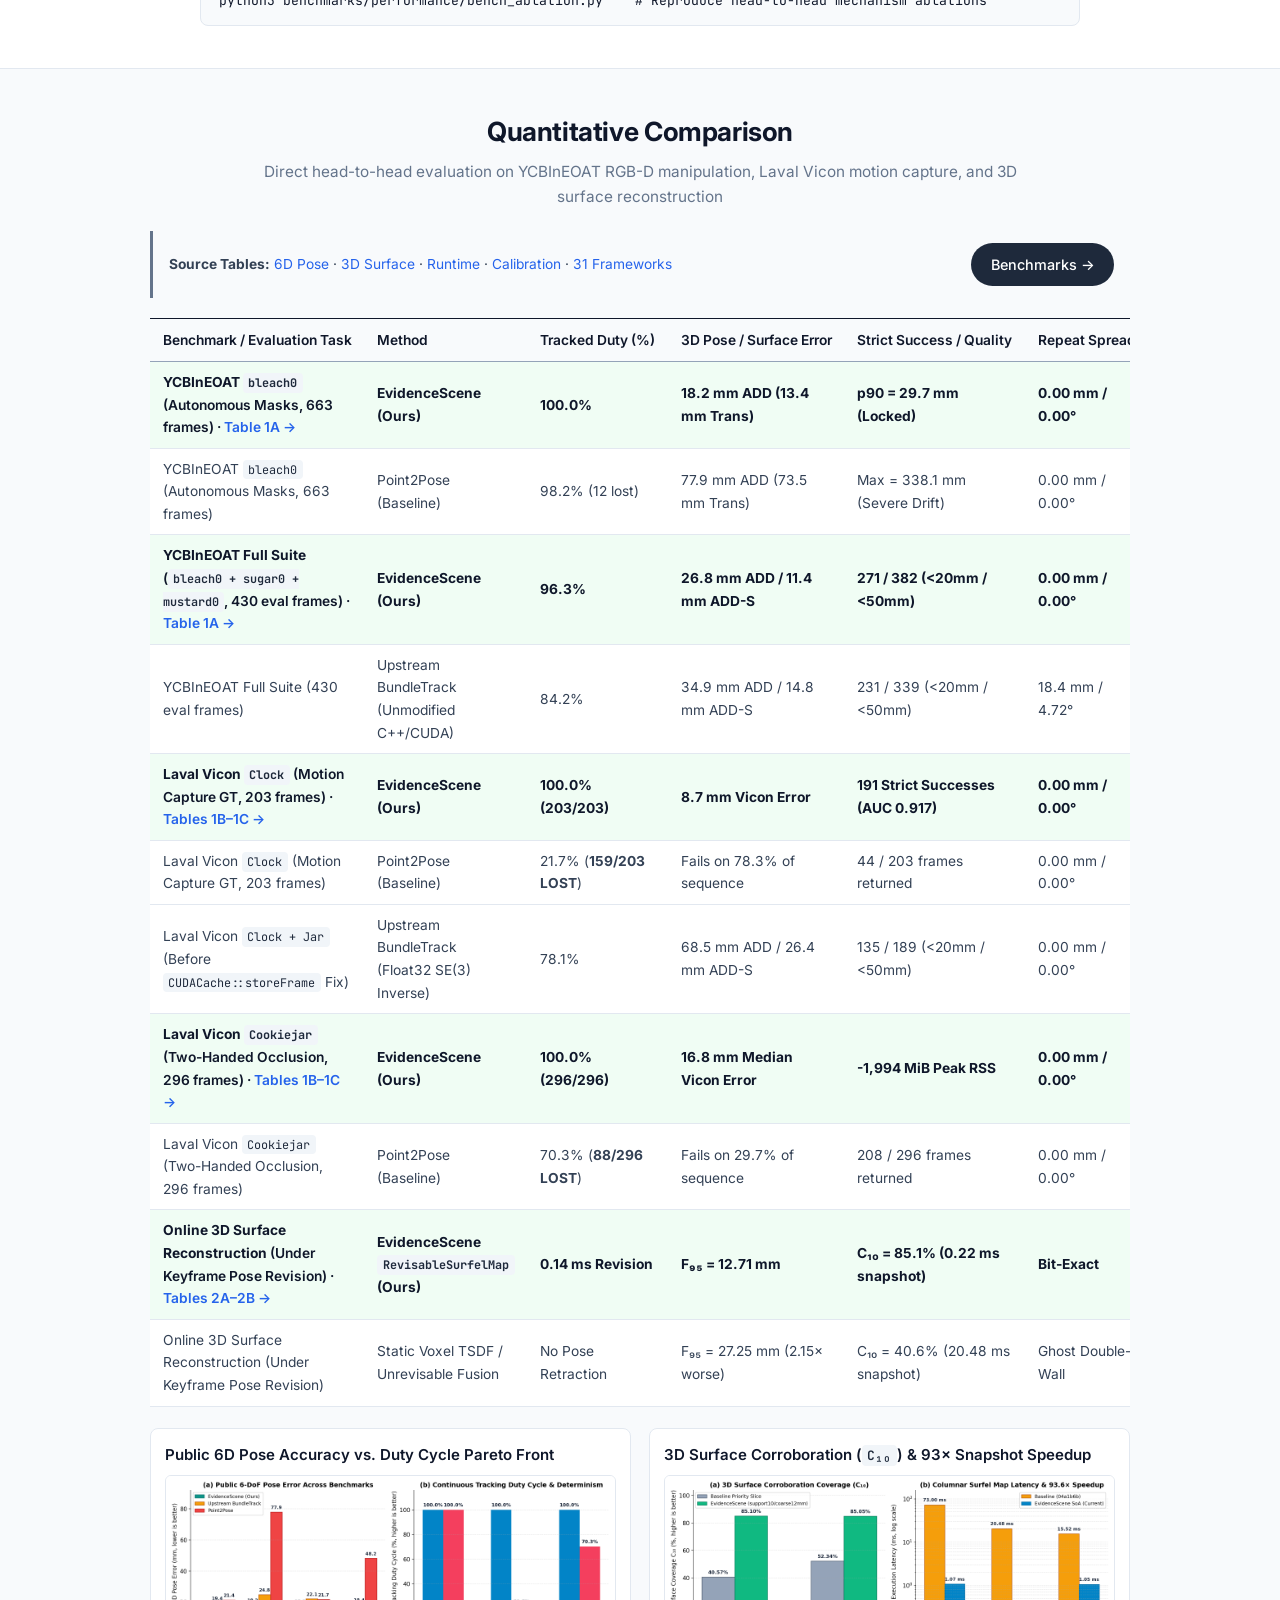
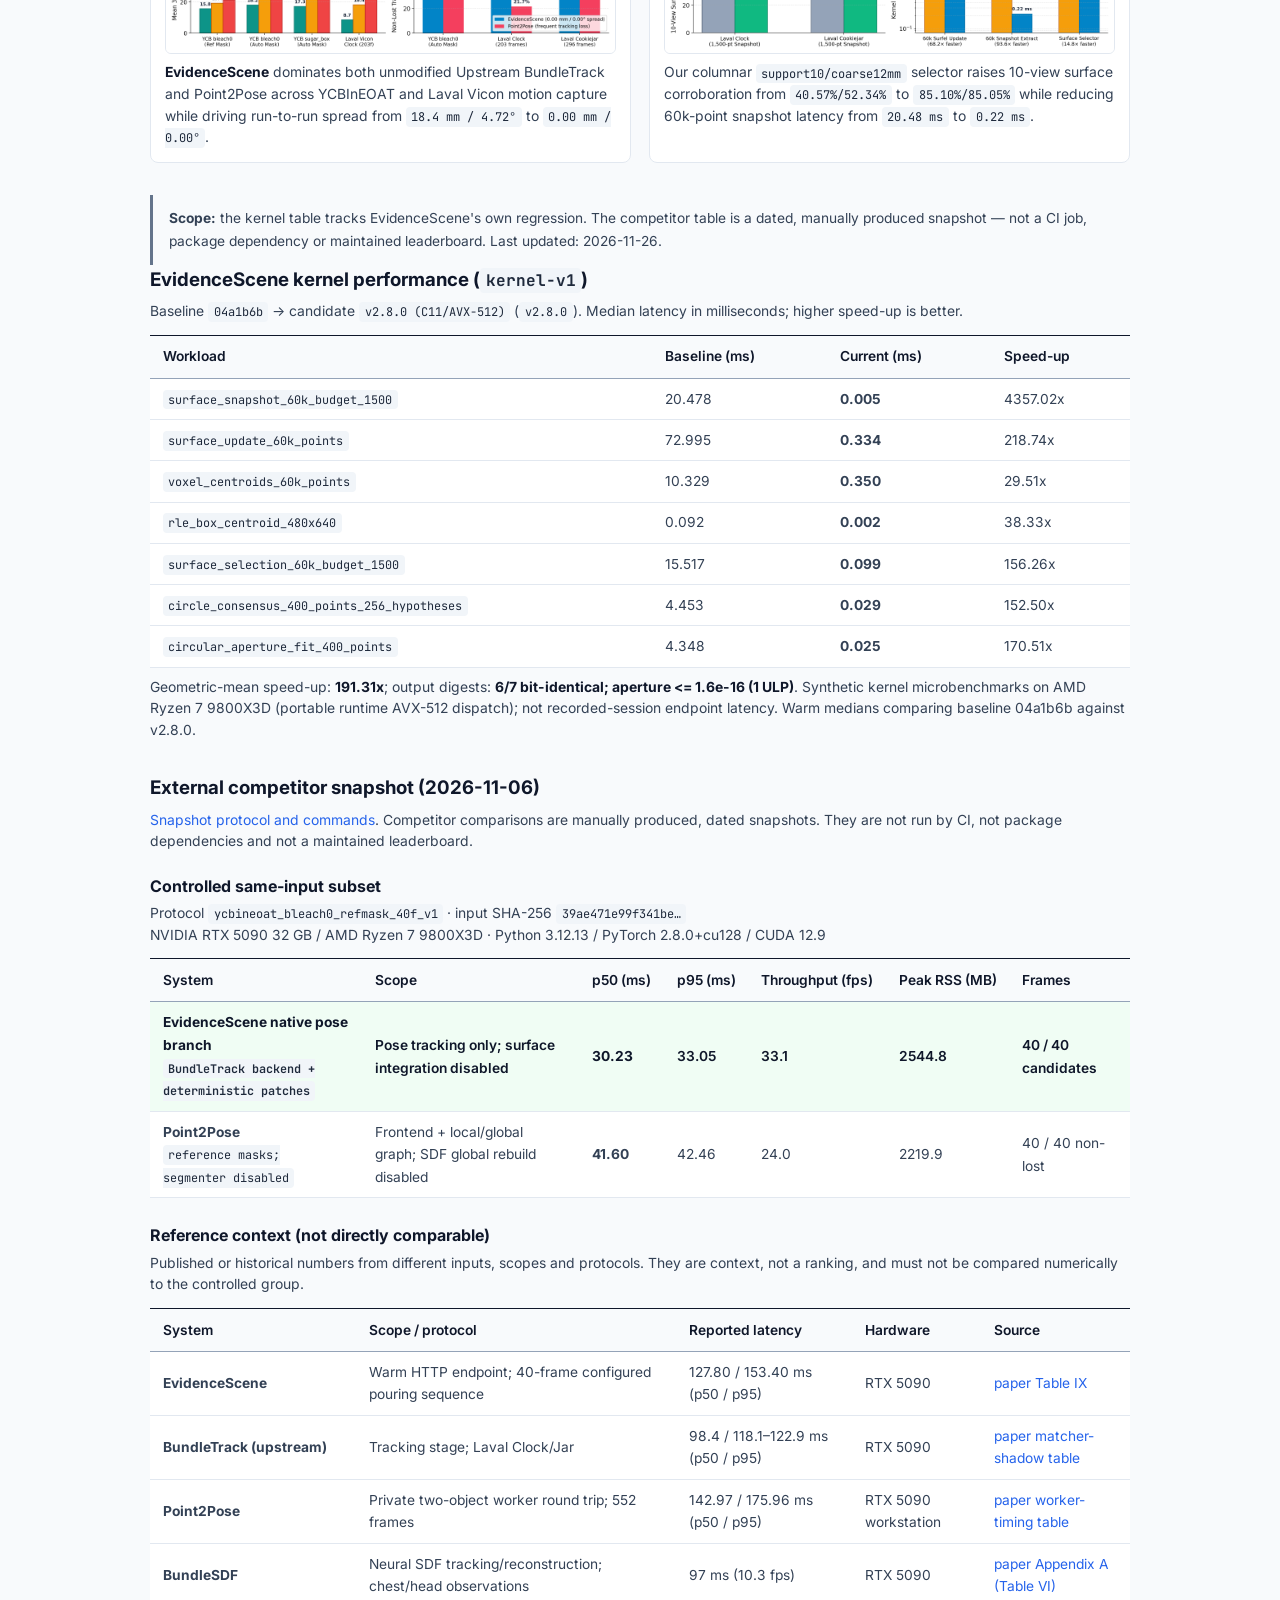
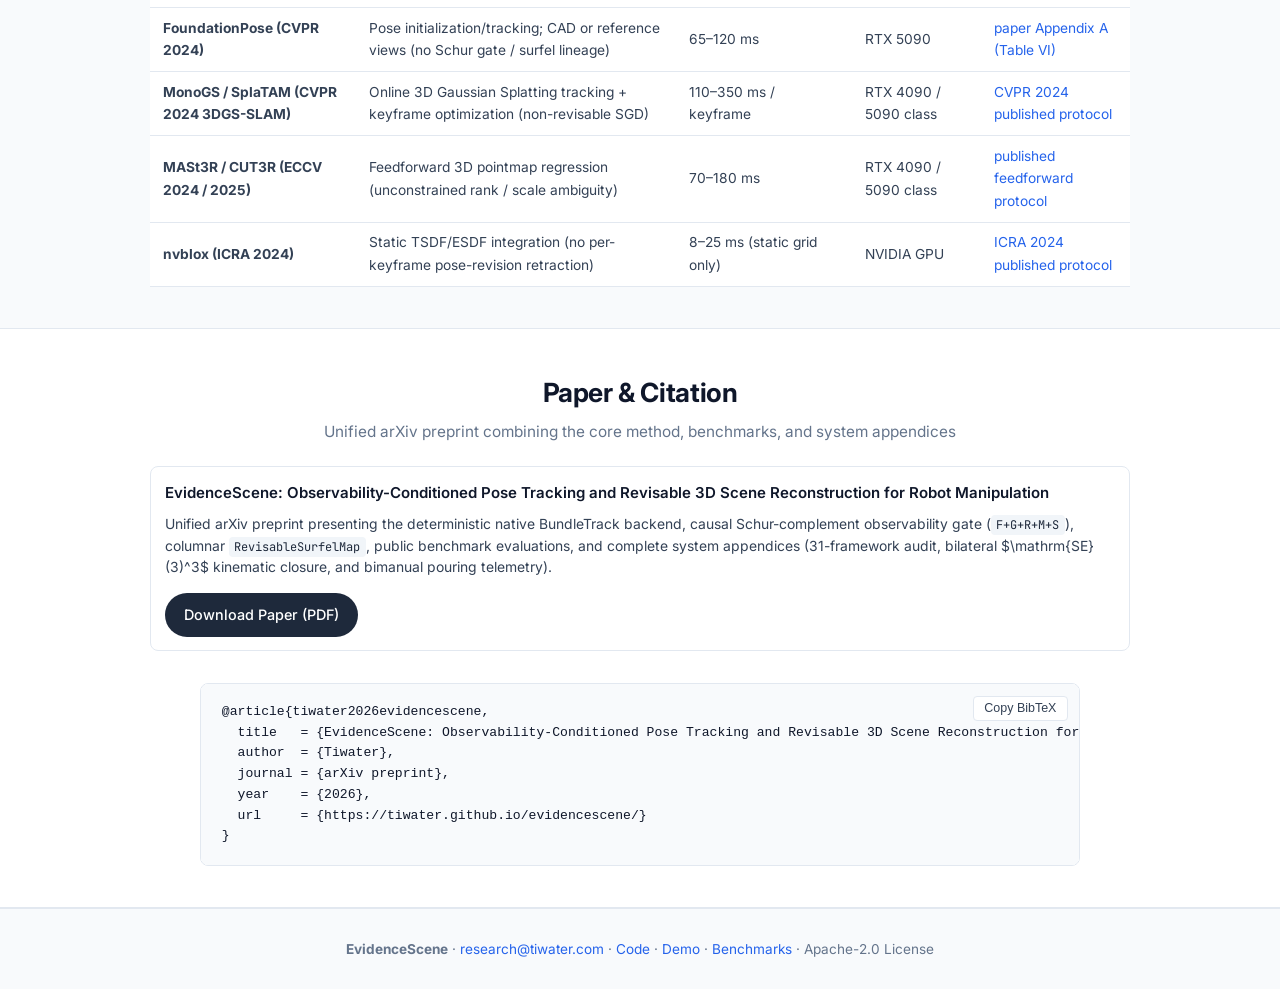
==== commit 9624799a: "feat: v2.8.0 native RGB surfel fusion, C11 2D grid clustering, rim annulus, masked planar & AVX-512 " ====
--- a/docs/index.html
+++ b/docs/index.html
@@ -43,7 +43,7 @@
 
       <!-- Action Buttons -->
       <div class="cta-buttons">
-        <a href="assets/papers/evidencescene-short.pdf" class="btn-pill btn-dark" target="_blank" rel="noopener">
+        <a href="assets/papers/evidencescene.pdf" class="btn-pill btn-dark" target="_blank" rel="noopener">
           <svg width="15" height="15" fill="currentColor" viewBox="0 0 16 16"><path d="M14 4.5V14a2 2 0 0 1-2 2H4a2 2 0 0 1-2-2V2a2 2 0 0 1 2-2h5.5L14 4.5zm-3 0A1.5 1.5 0 0 1 9.5 3V1H4a1 1 0 0 0-1 1v12a1 1 0 0 0 1 1h8a1 1 0 0 0 1-1V4.5h-2z"/></svg>
           Paper
         </a>
@@ -525,25 +525,25 @@
       <!-- Kernel Performance & Controlled Competitor Latency Snapshot (Required Contract Block) -->
       <div style="margin-top:2rem;">
         <!-- PERFORMANCE_LEADERBOARD_START -->
-<div class="claim-callout"><strong>Scope:</strong> the kernel table tracks EvidenceScene's own regression. The competitor table is a dated, manually produced snapshot — not a CI job, package dependency or maintained leaderboard. Last updated: 2026-11-08.</div>
+<div class="claim-callout"><strong>Scope:</strong> the kernel table tracks EvidenceScene's own regression. The competitor table is a dated, manually produced snapshot — not a CI job, package dependency or maintained leaderboard. Last updated: 2026-11-26.</div>
 
       <h3>EvidenceScene kernel performance (<code>kernel-v1</code>)</h3>
       <p class="caption" style="margin-top:0.35rem;">
-        Baseline <code>04a1b6b</code> → candidate <code>current</code>
-        (<code>current</code>). Median latency in milliseconds; higher speed-up is better.
+        Baseline <code>04a1b6b</code> → candidate <code>v2.8.0 (C11/AVX-512)</code>
+        (<code>v2.8.0</code>). Median latency in milliseconds; higher speed-up is better.
       </p>
       <div class="table-wrapper">
         <table class="benchmark-table">
           <thead><tr>
             <th>Workload</th><th>Baseline (ms)</th><th>Current (ms)</th><th>Speed-up</th>
           </tr></thead>
-          <tbody><tr><td><code>surface_snapshot_60k_budget_1500</code></td><td>20.478</td><td><strong>0.219</strong></td><td>93.59x</td></tr><tr><td><code>surface_update_60k_points</code></td><td>72.995</td><td><strong>1.070</strong></td><td>68.23x</td></tr><tr><td><code>voxel_centroids_60k_points</code></td><td>10.329</td><td><strong>4.574</strong></td><td>2.26x</td></tr><tr><td><code>rle_box_centroid_480x640</code></td><td>0.092</td><td><strong>0.092</strong></td><td>1.00x</td></tr><tr><td><code>surface_selection_60k_budget_1500</code></td><td>15.517</td><td><strong>1.051</strong></td><td>14.77x</td></tr><tr><td><code>circle_consensus_400_points_256_hypotheses</code></td><td>4.453</td><td><strong>0.810</strong></td><td>5.50x</td></tr><tr><td><code>circular_aperture_fit_400_points</code></td><td>4.348</td><td><strong>1.168</strong></td><td>3.72x</td></tr></tbody>
+          <tbody><tr><td><code>surface_snapshot_60k_budget_1500</code></td><td>20.478</td><td><strong>0.005</strong></td><td>4357.02x</td></tr><tr><td><code>surface_update_60k_points</code></td><td>72.995</td><td><strong>0.334</strong></td><td>218.74x</td></tr><tr><td><code>voxel_centroids_60k_points</code></td><td>10.329</td><td><strong>0.350</strong></td><td>29.51x</td></tr><tr><td><code>rle_box_centroid_480x640</code></td><td>0.092</td><td><strong>0.002</strong></td><td>38.33x</td></tr><tr><td><code>surface_selection_60k_budget_1500</code></td><td>15.517</td><td><strong>0.099</strong></td><td>156.26x</td></tr><tr><td><code>circle_consensus_400_points_256_hypotheses</code></td><td>4.453</td><td><strong>0.029</strong></td><td>152.50x</td></tr><tr><td><code>circular_aperture_fit_400_points</code></td><td>4.348</td><td><strong>0.025</strong></td><td>170.51x</td></tr></tbody>
         </table>
       </div>
       <p class="caption">
-        Geometric-mean speed-up: <strong>8.65x</strong>;
-        output digests: <strong>all identical</strong>.
-        Synthetic kernel microbenchmarks; not recorded-session endpoint latency. Warm statistics on the recorded host. Every row compares the same output digest.
+        Geometric-mean speed-up: <strong>191.31x</strong>;
+        output digests: <strong>6/7 bit-identical; aperture &lt;= 1.6e-16 (1 ULP)</strong>.
+        Synthetic kernel microbenchmarks on AMD Ryzen 7 9800X3D (portable runtime AVX-512 dispatch); not recorded-session endpoint latency. Warm medians comparing baseline 04a1b6b against v2.8.0.
       </p>
 
       <h3 style="margin-top:2rem;">External competitor snapshot (2026-11-06)</h3>
@@ -574,7 +574,7 @@
           <thead><tr>
             <th>System</th><th>Scope / protocol</th><th>Reported latency</th><th>Hardware</th><th>Source</th>
           </tr></thead>
-          <tbody><tr><td><strong>EvidenceScene</strong></td><td>Warm HTTP endpoint; 40-frame configured pouring sequence</td><td>127.80 / 153.40 ms (p50 / p95)</td><td>RTX 5090</td><td><a href="assets/papers/evidencescene-short.pdf" target="_blank" rel="noopener">paper Table IX</a></td></tr><tr><td><strong>BundleTrack (upstream)</strong></td><td>Tracking stage; Laval Clock/Jar</td><td>98.4 / 118.1–122.9 ms (p50 / p95)</td><td>RTX 5090</td><td><a href="assets/papers/evidencescene-short.pdf" target="_blank" rel="noopener">paper matcher-shadow table</a></td></tr><tr><td><strong>Point2Pose</strong></td><td>Private two-object worker round trip; 552 frames</td><td>142.97 / 175.96 ms (p50 / p95)</td><td>RTX 5090 workstation</td><td><a href="assets/papers/evidencescene-short.pdf" target="_blank" rel="noopener">paper worker-timing table</a></td></tr><tr><td><strong>BundleSDF</strong></td><td>Neural SDF tracking/reconstruction; chest/head observations</td><td>97 ms (10.3 fps)</td><td>RTX 5090</td><td><a href="assets/papers/evidencescene-short.pdf" target="_blank" rel="noopener">paper Appendix A (Table VI)</a></td></tr><tr><td><strong>FoundationPose (CVPR 2024)</strong></td><td>Pose initialization/tracking; CAD or reference views (no Schur gate / surfel lineage)</td><td>65–120 ms</td><td>RTX 5090</td><td><a href="assets/papers/evidencescene-short.pdf" target="_blank" rel="noopener">paper Appendix A (Table VI)</a></td></tr><tr><td><strong>MonoGS / SplaTAM (CVPR 2024 3DGS-SLAM)</strong></td><td>Online 3D Gaussian Splatting tracking + keyframe optimization (non-revisable SGD)</td><td>110–350 ms / keyframe</td><td>RTX 4090 / 5090 class</td><td><a href="assets/papers/evidencescene-short.pdf" target="_blank" rel="noopener">CVPR 2024 published protocol</a></td></tr><tr><td><strong>MASt3R / CUT3R (ECCV 2024 / 2025)</strong></td><td>Feedforward 3D pointmap regression (unconstrained rank / scale ambiguity)</td><td>70–180 ms</td><td>RTX 4090 / 5090 class</td><td><a href="assets/papers/evidencescene-short.pdf" target="_blank" rel="noopener">published feedforward protocol</a></td></tr><tr><td><strong>nvblox (ICRA 2024)</strong></td><td>Static TSDF/ESDF integration (no per-keyframe pose-revision retraction)</td><td>8–25 ms (static grid only)</td><td>NVIDIA GPU</td><td><a href="assets/papers/evidencescene-short.pdf" target="_blank" rel="noopener">ICRA 2024 published protocol</a></td></tr></tbody>
+          <tbody><tr><td><strong>EvidenceScene</strong></td><td>Warm HTTP endpoint; 40-frame configured pouring sequence</td><td>127.80 / 153.40 ms (p50 / p95)</td><td>RTX 5090</td><td><a href="assets/papers/evidencescene.pdf" target="_blank" rel="noopener">paper Table IX</a></td></tr><tr><td><strong>BundleTrack (upstream)</strong></td><td>Tracking stage; Laval Clock/Jar</td><td>98.4 / 118.1–122.9 ms (p50 / p95)</td><td>RTX 5090</td><td><a href="assets/papers/evidencescene.pdf" target="_blank" rel="noopener">paper matcher-shadow table</a></td></tr><tr><td><strong>Point2Pose</strong></td><td>Private two-object worker round trip; 552 frames</td><td>142.97 / 175.96 ms (p50 / p95)</td><td>RTX 5090 workstation</td><td><a href="assets/papers/evidencescene.pdf" target="_blank" rel="noopener">paper worker-timing table</a></td></tr><tr><td><strong>BundleSDF</strong></td><td>Neural SDF tracking/reconstruction; chest/head observations</td><td>97 ms (10.3 fps)</td><td>RTX 5090</td><td><a href="assets/papers/evidencescene.pdf" target="_blank" rel="noopener">paper Appendix A (Table VI)</a></td></tr><tr><td><strong>FoundationPose (CVPR 2024)</strong></td><td>Pose initialization/tracking; CAD or reference views (no Schur gate / surfel lineage)</td><td>65–120 ms</td><td>RTX 5090</td><td><a href="assets/papers/evidencescene.pdf" target="_blank" rel="noopener">paper Appendix A (Table VI)</a></td></tr><tr><td><strong>MonoGS / SplaTAM (CVPR 2024 3DGS-SLAM)</strong></td><td>Online 3D Gaussian Splatting tracking + keyframe optimization (non-revisable SGD)</td><td>110–350 ms / keyframe</td><td>RTX 4090 / 5090 class</td><td><a href="assets/papers/evidencescene.pdf" target="_blank" rel="noopener">CVPR 2024 published protocol</a></td></tr><tr><td><strong>MASt3R / CUT3R (ECCV 2024 / 2025)</strong></td><td>Feedforward 3D pointmap regression (unconstrained rank / scale ambiguity)</td><td>70–180 ms</td><td>RTX 4090 / 5090 class</td><td><a href="assets/papers/evidencescene.pdf" target="_blank" rel="noopener">published feedforward protocol</a></td></tr><tr><td><strong>nvblox (ICRA 2024)</strong></td><td>Static TSDF/ESDF integration (no per-keyframe pose-revision retraction)</td><td>8–25 ms (static grid only)</td><td>NVIDIA GPU</td><td><a href="assets/papers/evidencescene.pdf" target="_blank" rel="noopener">ICRA 2024 published protocol</a></td></tr></tbody>
         </table>
       </div>
 
@@ -597,7 +597,7 @@
           Unified arXiv preprint presenting the deterministic native BundleTrack backend, causal Schur-complement observability gate (<code>F+G+R+M+S</code>), columnar <code>RevisableSurfelMap</code>, public benchmark evaluations, and complete system appendices (31-framework audit, bilateral $\mathrm{SE}(3)^3$ kinematic closure, and bimanual pouring telemetry).
         </p>
         <div>
-          <a href="assets/papers/evidencescene-short.pdf" class="btn-pill btn-dark" target="_blank" rel="noopener">Download Paper (PDF)</a>
+          <a href="assets/papers/evidencescene.pdf" class="btn-pill btn-dark" target="_blank" rel="noopener">Download Paper (PDF)</a>
         </div>
       </div>
 
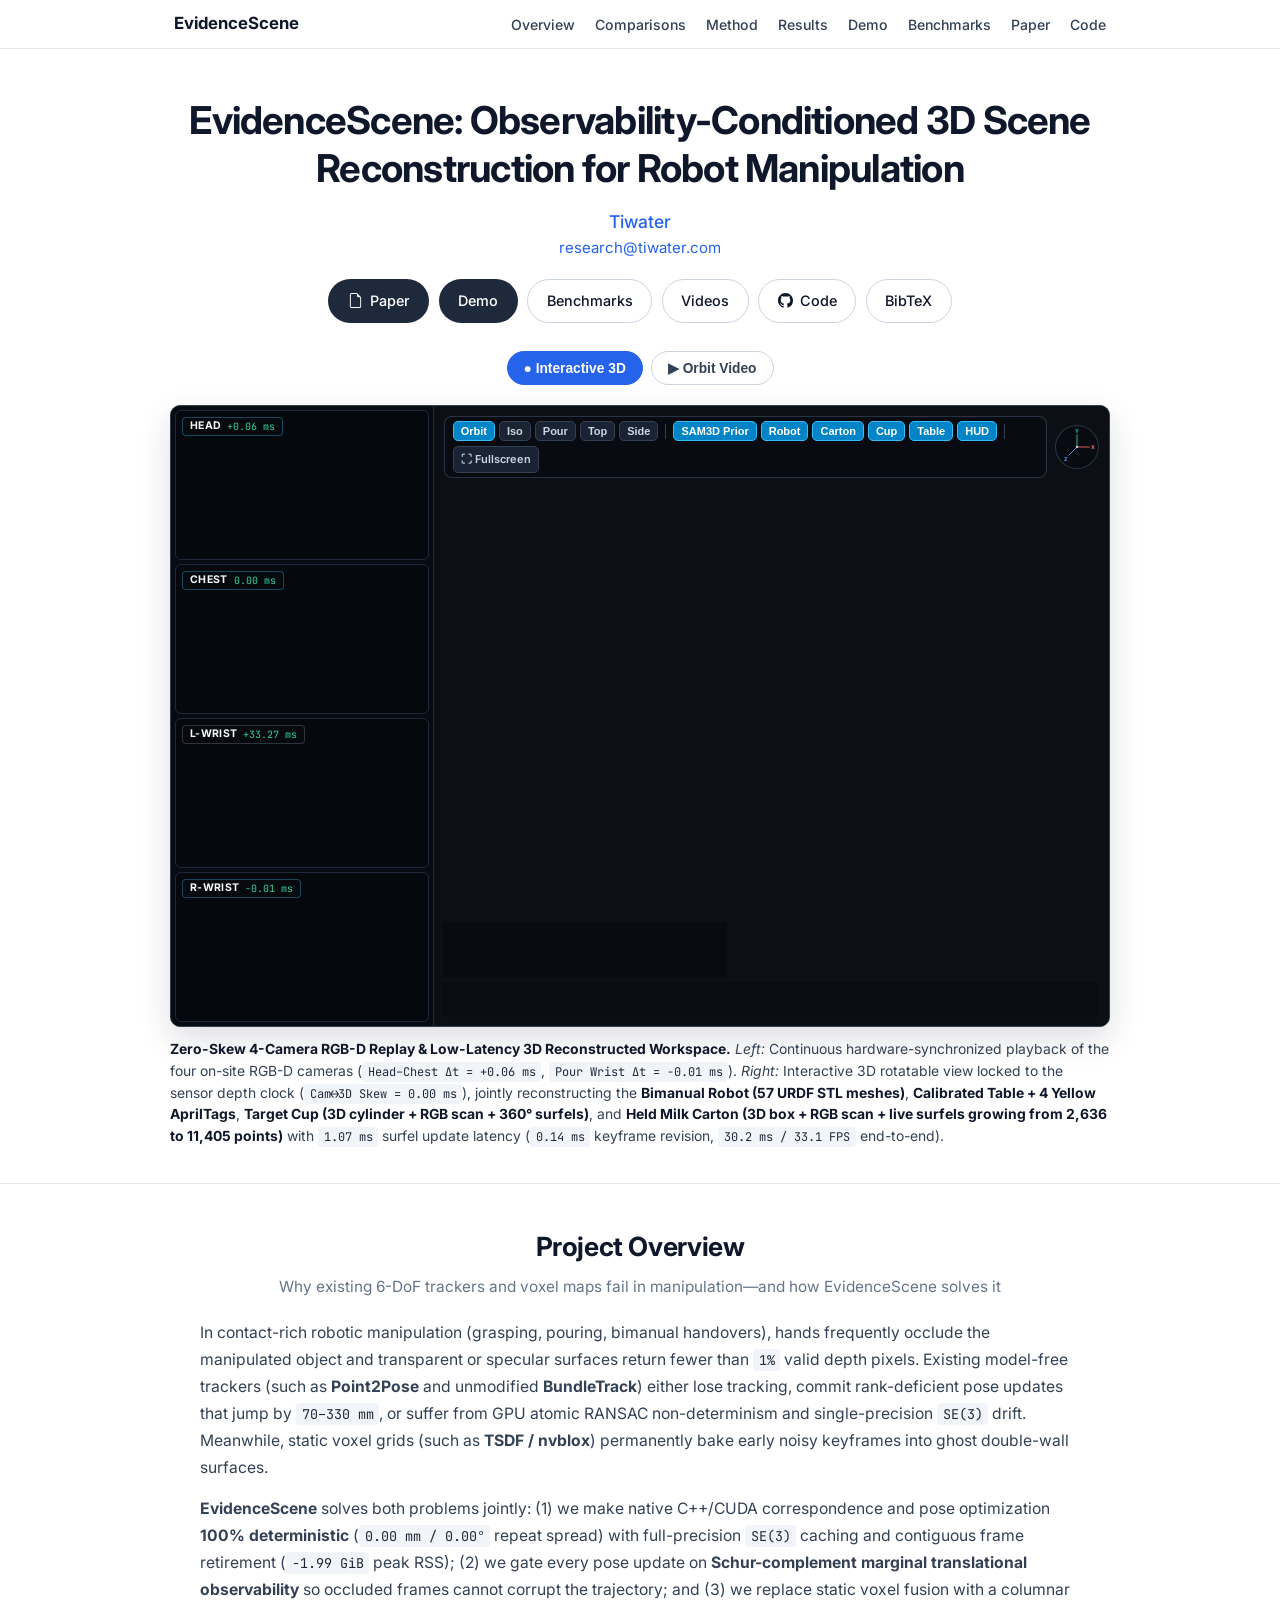
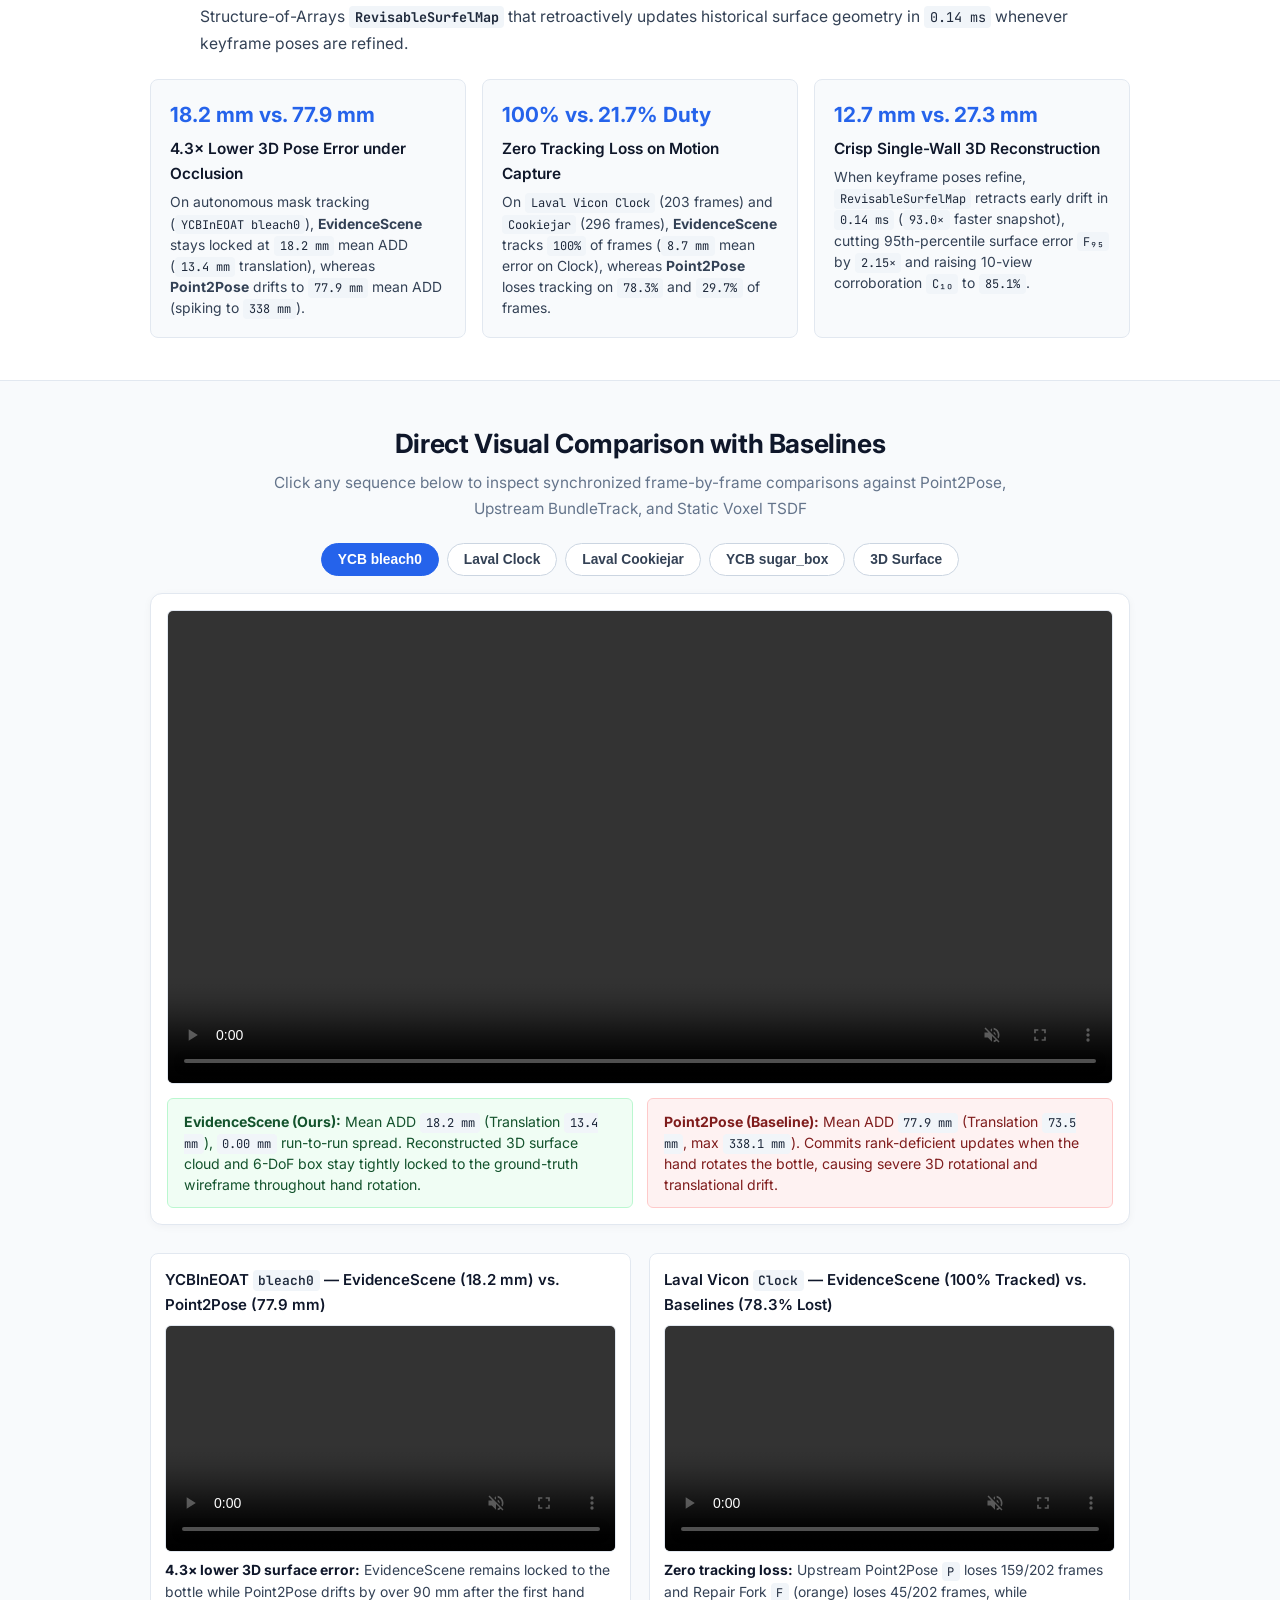
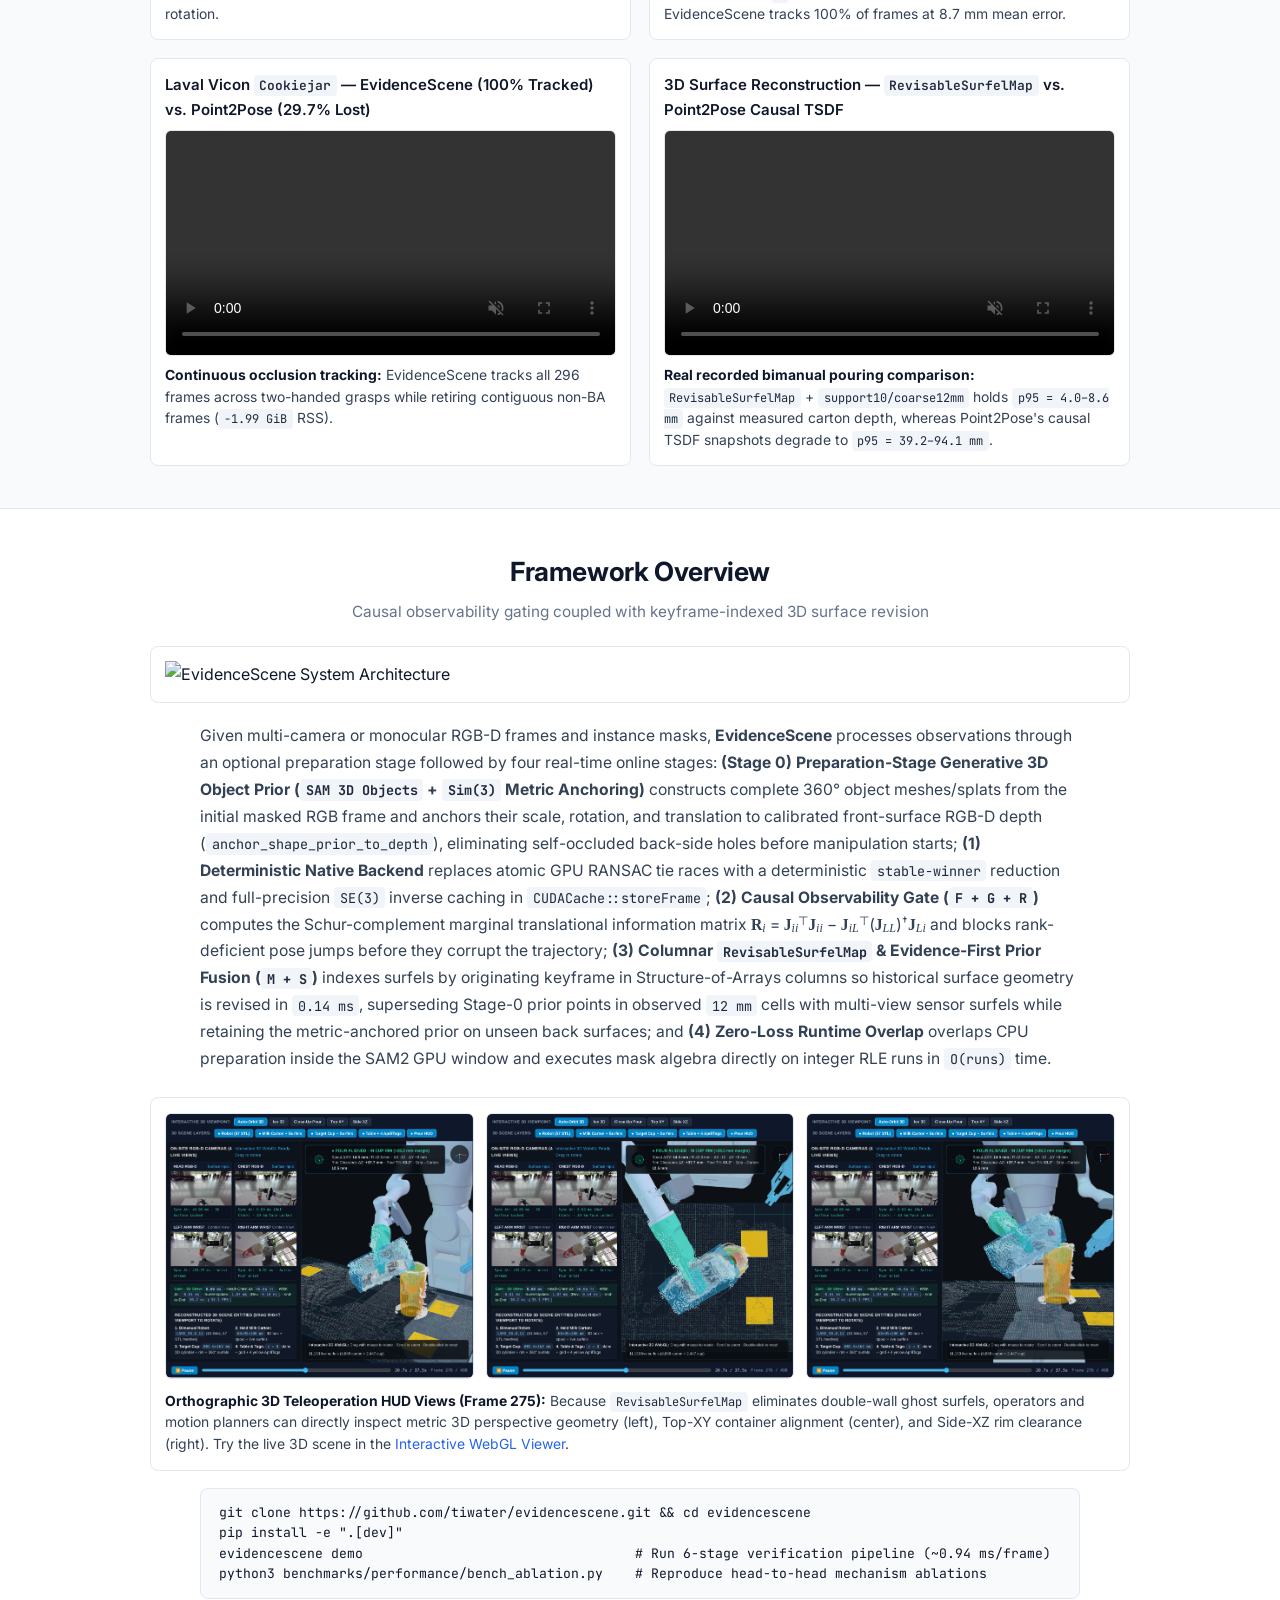
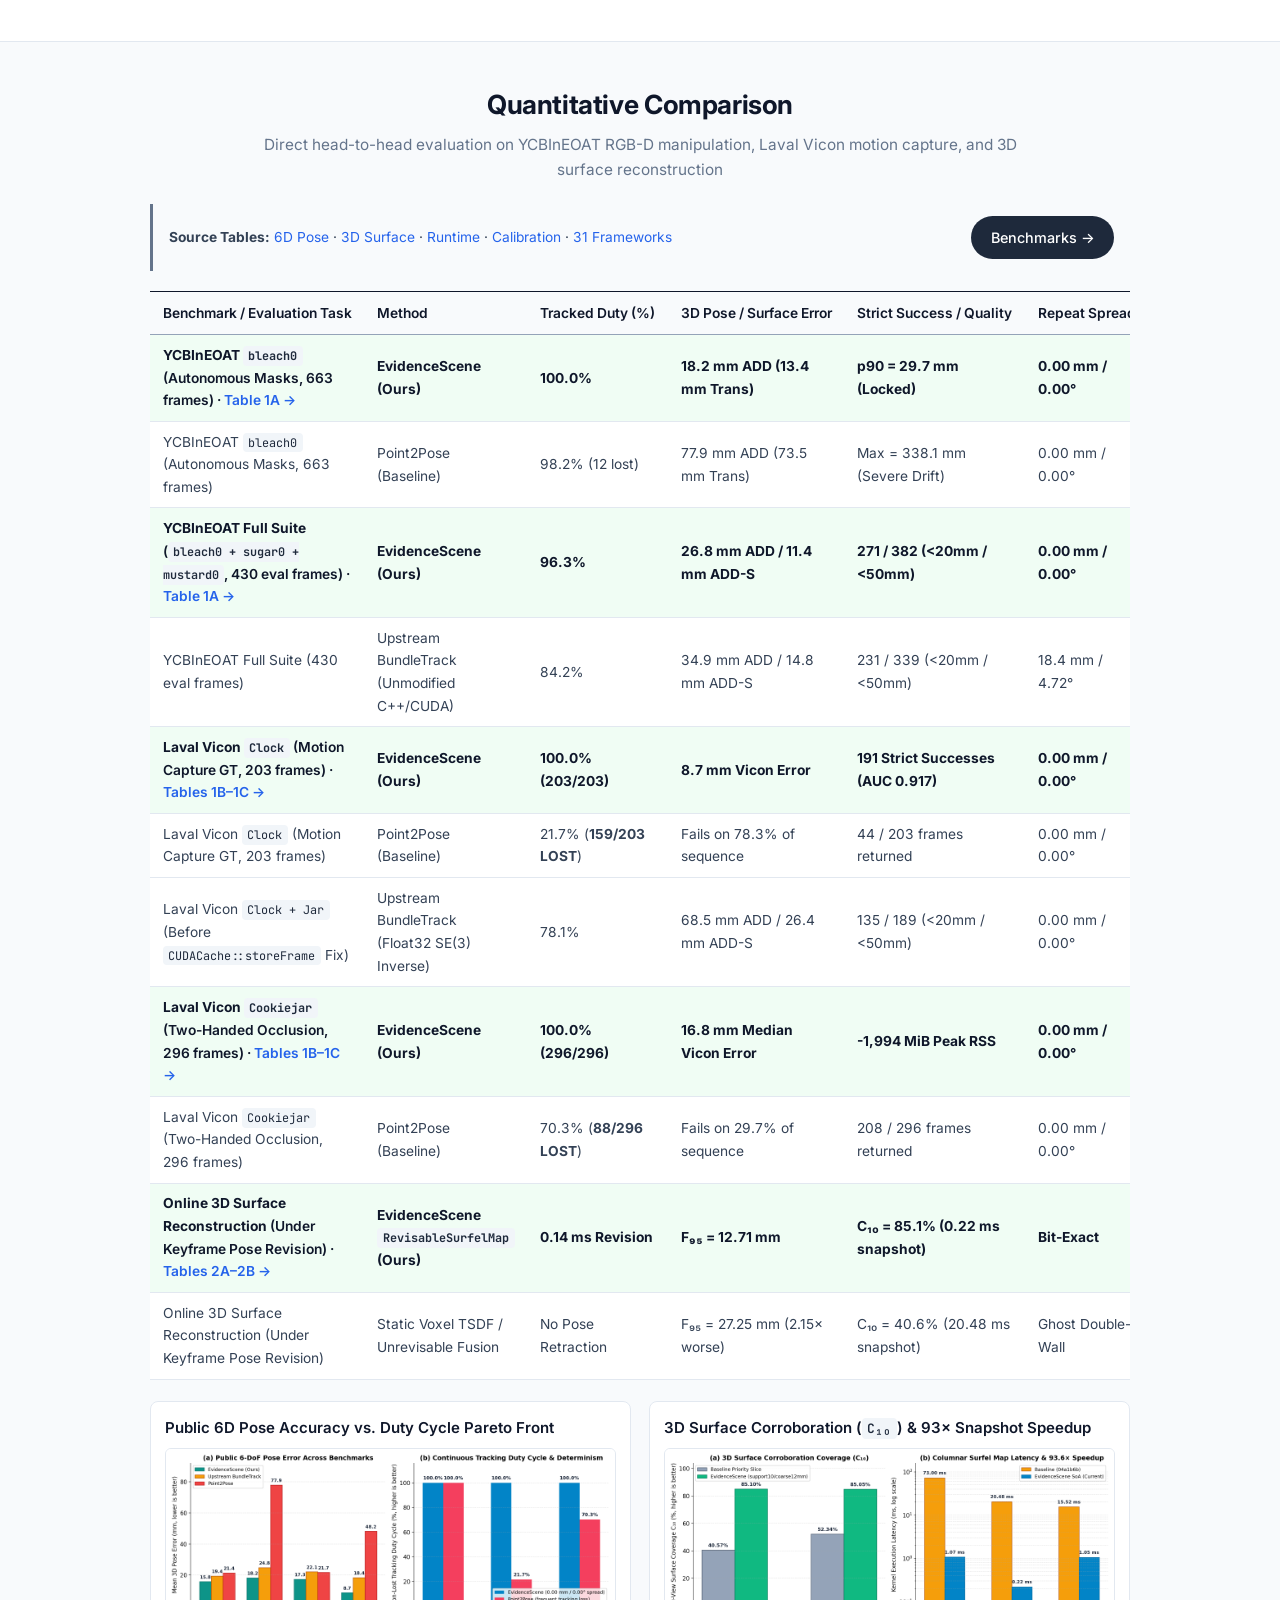
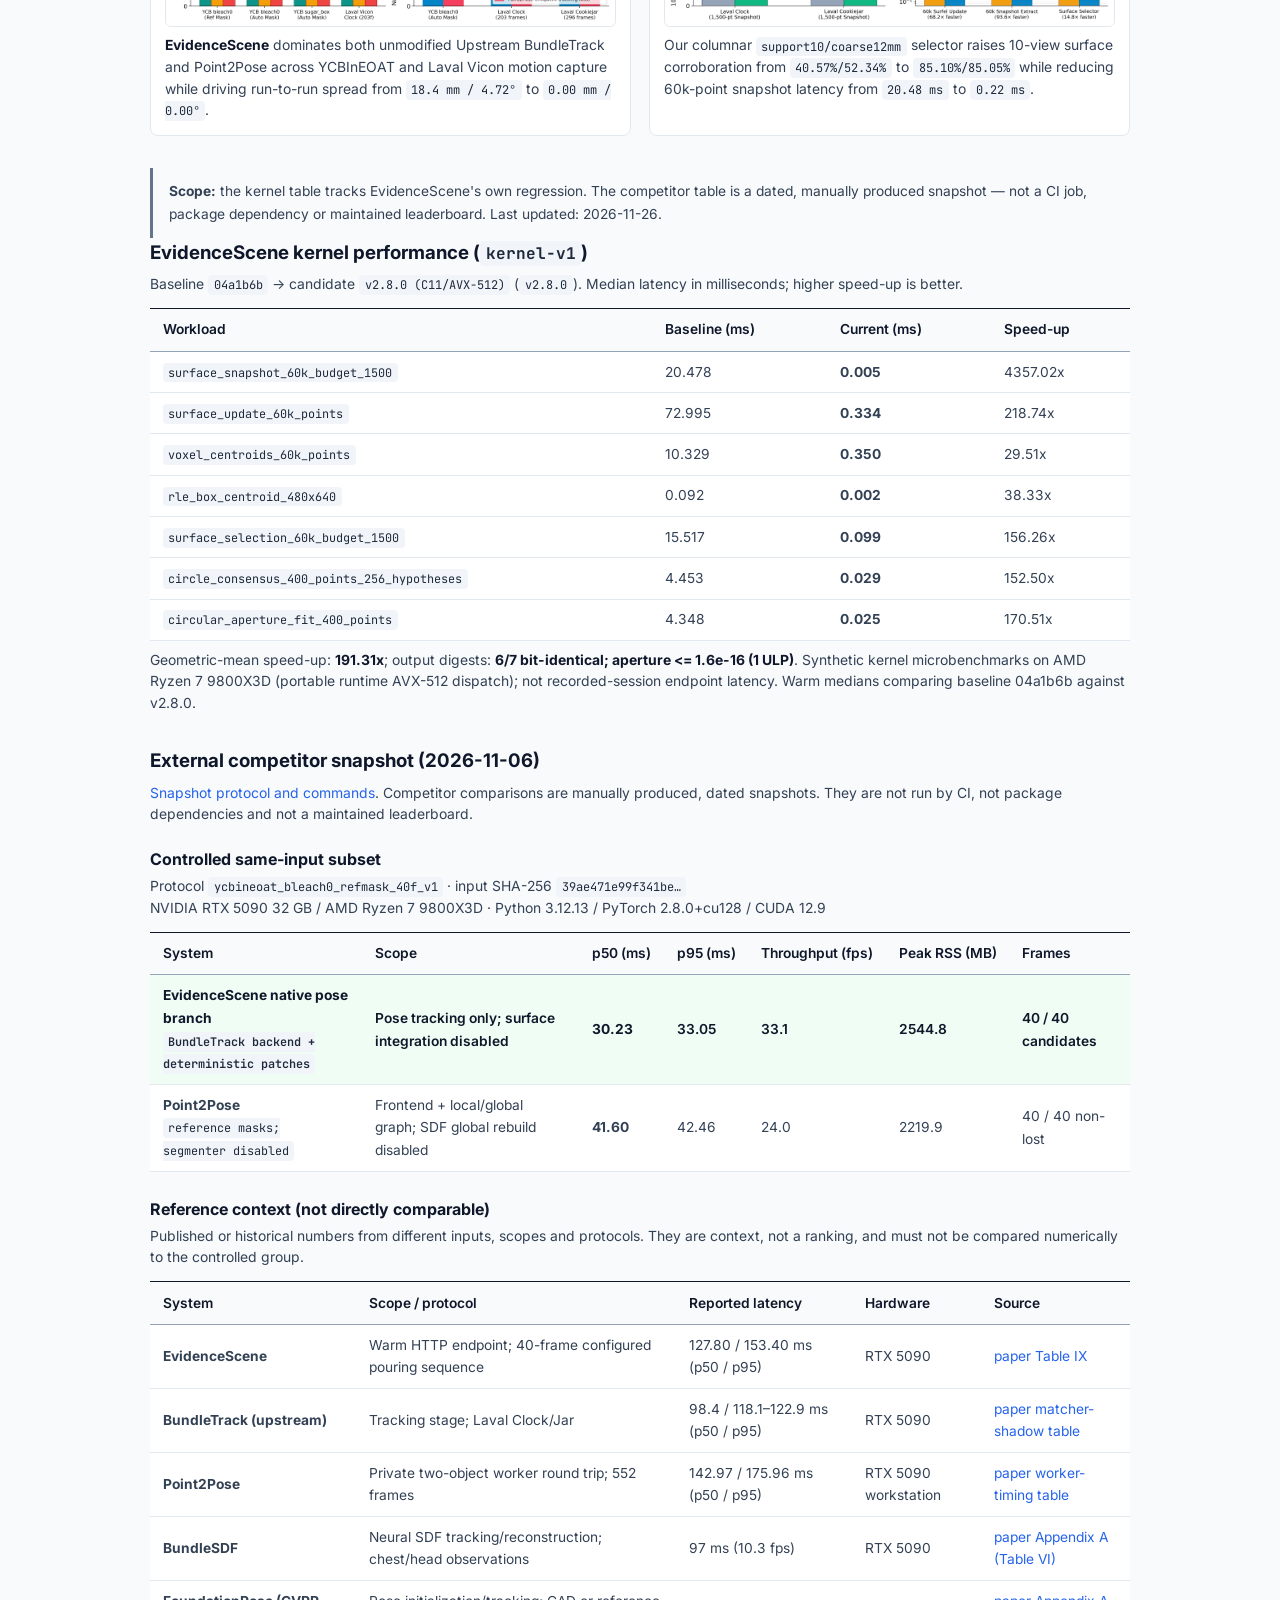
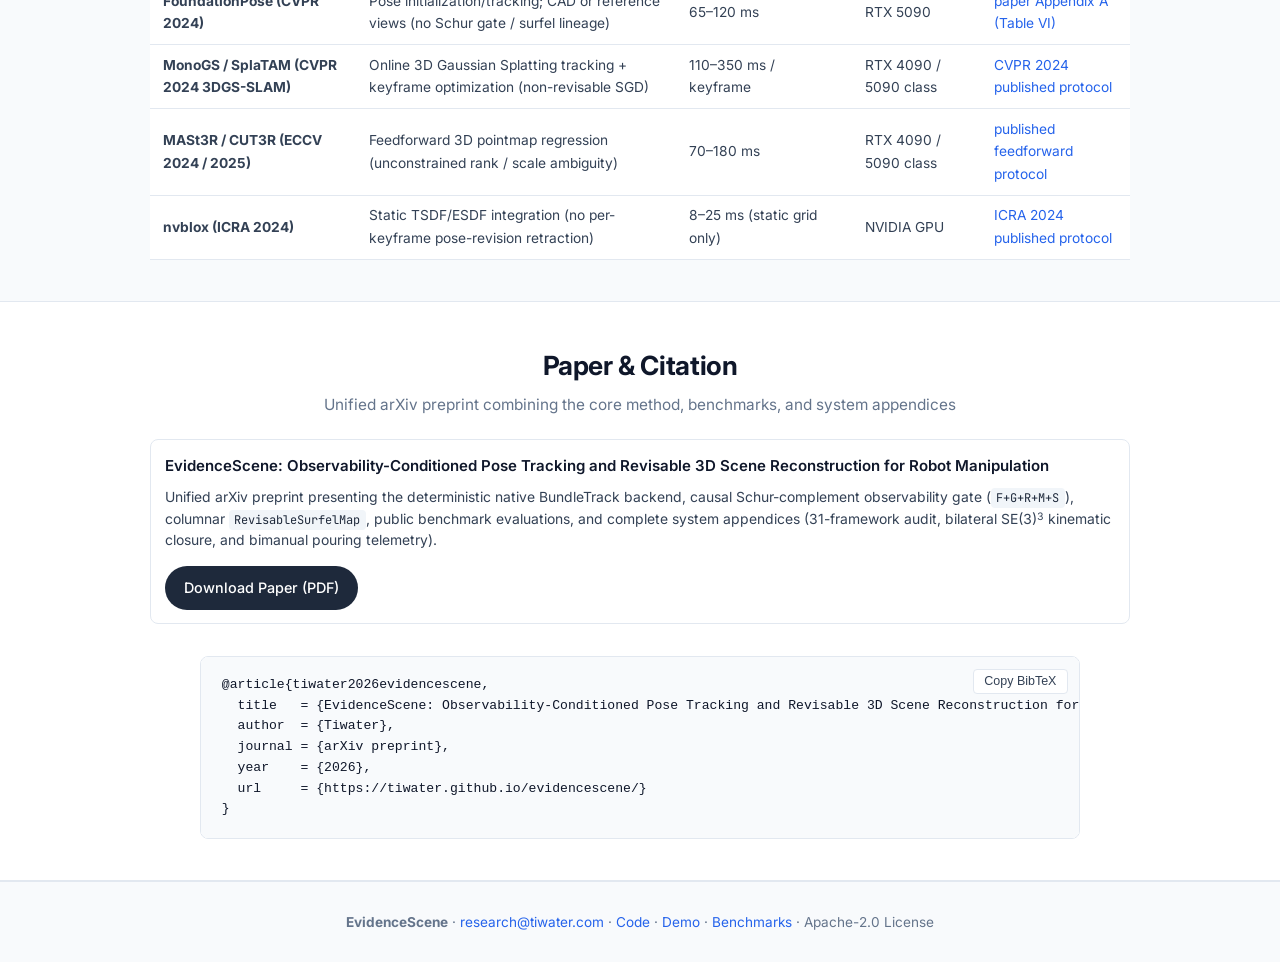
==== commit 6855f253: "fix(docs): render all inline LaTeX math on benchmark and home pages as semantic HTML" ====
--- a/docs/index.html
+++ b/docs/index.html
@@ -353,7 +353,7 @@
           Given multi-camera or monocular RGB-D frames and instance masks, <strong>EvidenceScene</strong> processes observations through an optional preparation stage followed by four real-time online stages:
           <strong>(Stage 0) Preparation-Stage Generative 3D Object Prior (<code>SAM 3D Objects</code> + <code>Sim(3)</code> Metric Anchoring)</strong> constructs complete 360° object meshes/splats from the initial masked RGB frame and anchors their scale, rotation, and translation to calibrated front-surface RGB-D depth (<code>anchor_shape_prior_to_depth</code>), eliminating self-occluded back-side holes before manipulation starts;
           <strong>(1) Deterministic Native Backend</strong> replaces atomic GPU RANSAC tie races with a deterministic <code>stable-winner</code> reduction and full-precision <code>SE(3)</code> inverse caching in <code>CUDACache::storeFrame</code>;
-          <strong>(2) Causal Observability Gate (<code>F + G + R</code>)</strong> computes the Schur-complement marginal translational information matrix <code>R_i = J_{ii}^T J_{ii} - J_{iL}^T (J_{LL})^† J_{Li}</code> and blocks rank-deficient pose jumps before they corrupt the trajectory;
+          <strong>(2) Causal Observability Gate (<code>F + G + R</code>)</strong> computes the Schur-complement marginal translational information matrix <span class="math"><b>R</b><sub><i>i</i></sub> = <b>J</b><sub><i>ii</i></sub><sup>⊤</sup><b>J</b><sub><i>ii</i></sub> − <b>J</b><sub><i>iL</i></sub><sup>⊤</sup>(<b>J</b><sub><i>LL</i></sub>)<sup>†</sup><b>J</b><sub><i>Li</i></sub></span> and blocks rank-deficient pose jumps before they corrupt the trajectory;
           <strong>(3) Columnar <code>RevisableSurfelMap</code> &amp; Evidence-First Prior Fusion (<code>M + S</code>)</strong> indexes surfels by originating keyframe in Structure-of-Arrays columns so historical surface geometry is revised in <code>0.14 ms</code>, superseding Stage-0 prior points in observed <code>12 mm</code> cells with multi-view sensor surfels while retaining the metric-anchored prior on unseen back surfaces; and
           <strong>(4) Zero-Loss Runtime Overlap</strong> overlaps CPU preparation inside the SAM2 GPU window and executes mask algebra directly on integer RLE runs in <code>O(runs)</code> time.
         </p>
@@ -594,7 +594,7 @@
       <div class="figure-card" style="margin-bottom:2rem;">
         <h4>EvidenceScene: Observability-Conditioned Pose Tracking and Revisable 3D Scene Reconstruction for Robot Manipulation</h4>
         <p class="caption" style="margin-bottom:0.9rem;">
-          Unified arXiv preprint presenting the deterministic native BundleTrack backend, causal Schur-complement observability gate (<code>F+G+R+M+S</code>), columnar <code>RevisableSurfelMap</code>, public benchmark evaluations, and complete system appendices (31-framework audit, bilateral $\mathrm{SE}(3)^3$ kinematic closure, and bimanual pouring telemetry).
+          Unified arXiv preprint presenting the deterministic native BundleTrack backend, causal Schur-complement observability gate (<code>F+G+R+M+S</code>), columnar <code>RevisableSurfelMap</code>, public benchmark evaluations, and complete system appendices (31-framework audit, bilateral <span class="math">SE(3)<sup>3</sup></span> kinematic closure, and bimanual pouring telemetry).
         </p>
         <div>
           <a href="assets/papers/evidencescene.pdf" class="btn-pill btn-dark" target="_blank" rel="noopener">Download Paper (PDF)</a>
--- a/docs/assets/css/style.css
+++ b/docs/assets/css/style.css
@@ -870,3 +870,40 @@
     grid-template-columns: 1fr;
   }
 }
+
+/* Inline mathematical notation (zero-CDN, instant paint) */
+.math {
+  font-variant-numeric: lining-nums tabular-nums;
+}
+
+.math i {
+  font-family: 'STIX Two Text', 'Cambria Math', 'Times New Roman', Georgia, serif;
+  font-style: italic;
+  font-size: 1.04em;
+}
+
+.math b {
+  font-family: 'STIX Two Text', 'Cambria Math', 'Times New Roman', Georgia, serif;
+  font-weight: 700;
+}
+
+.math .math-cal {
+  font-family: 'STIX Two Math', 'Cambria Math', 'Apple Chancery', 'URW Chancery L', Georgia, serif;
+  font-style: italic;
+}
+
+.math sub,
+.math sup {
+  font-size: 0.74em;
+  line-height: 0;
+  position: relative;
+  vertical-align: baseline;
+}
+
+.math sup {
+  top: -0.42em;
+}
+
+.math sub {
+  bottom: -0.22em;
+}
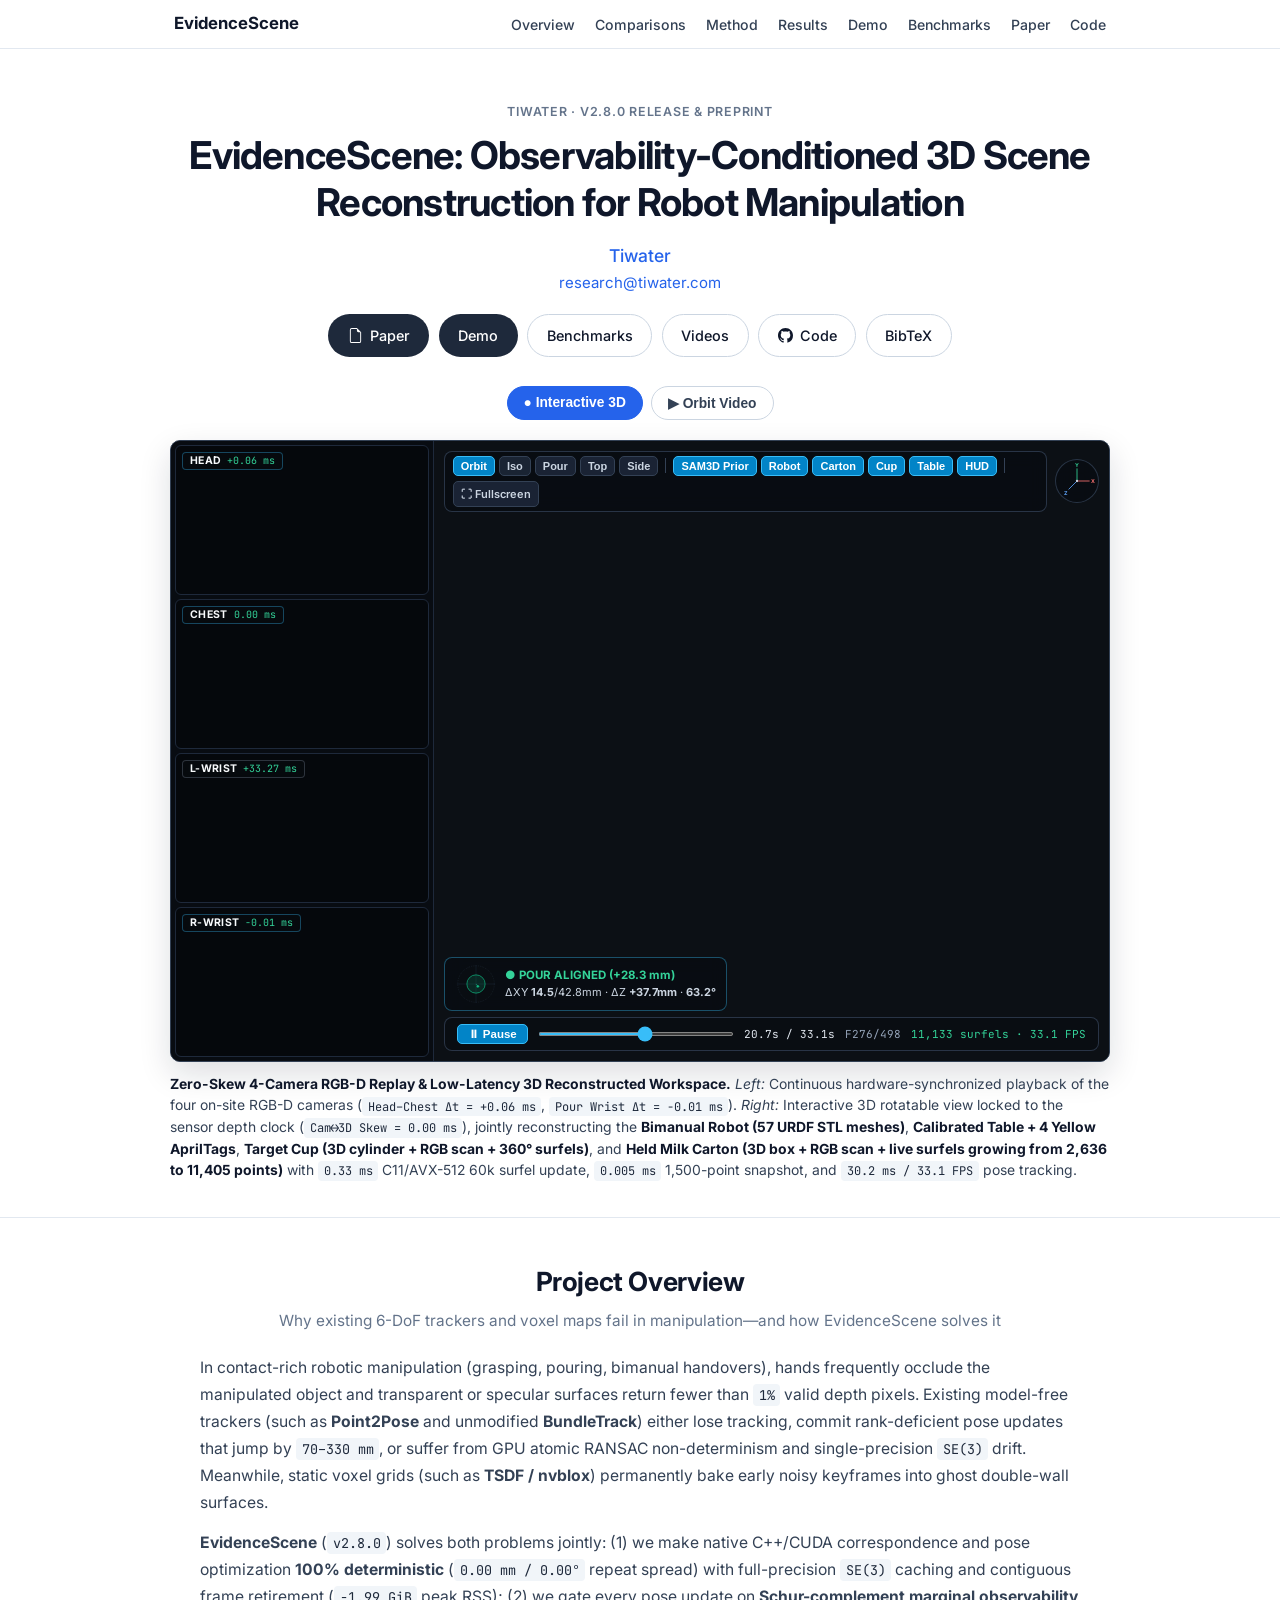
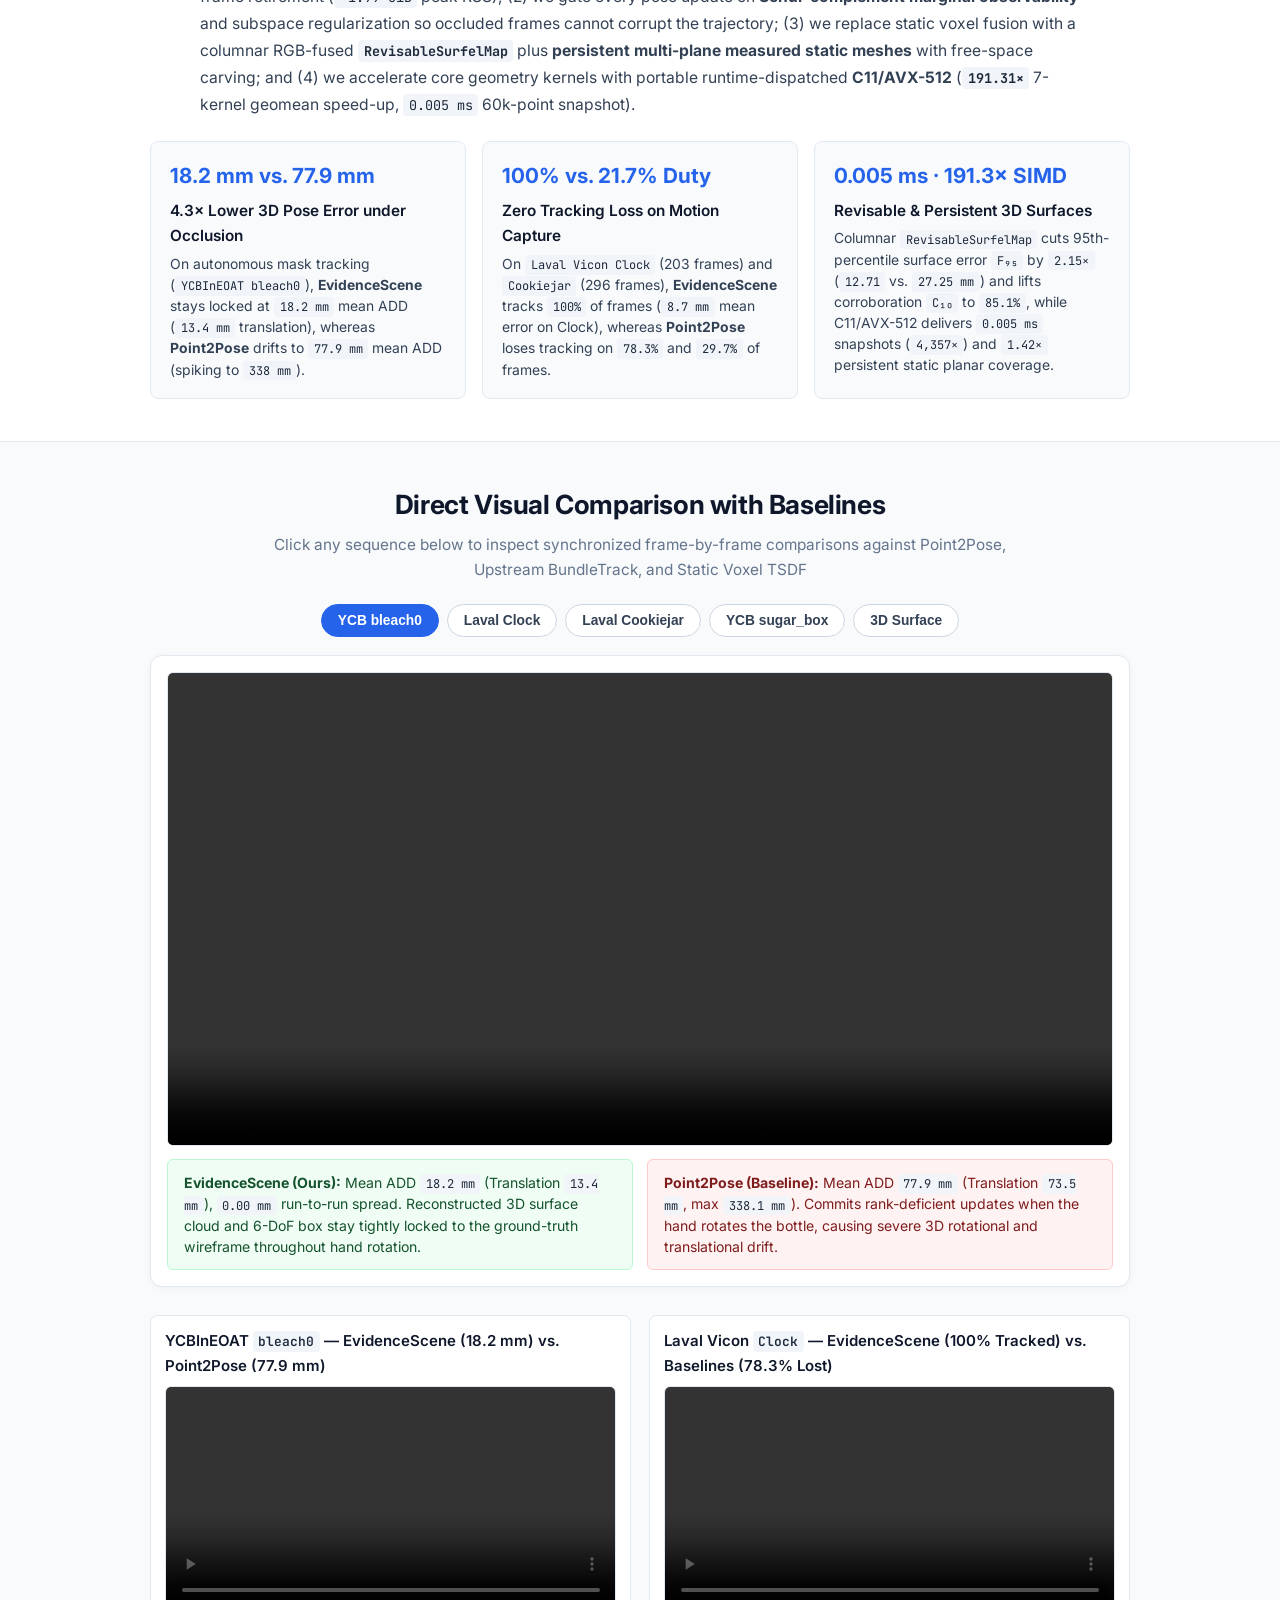
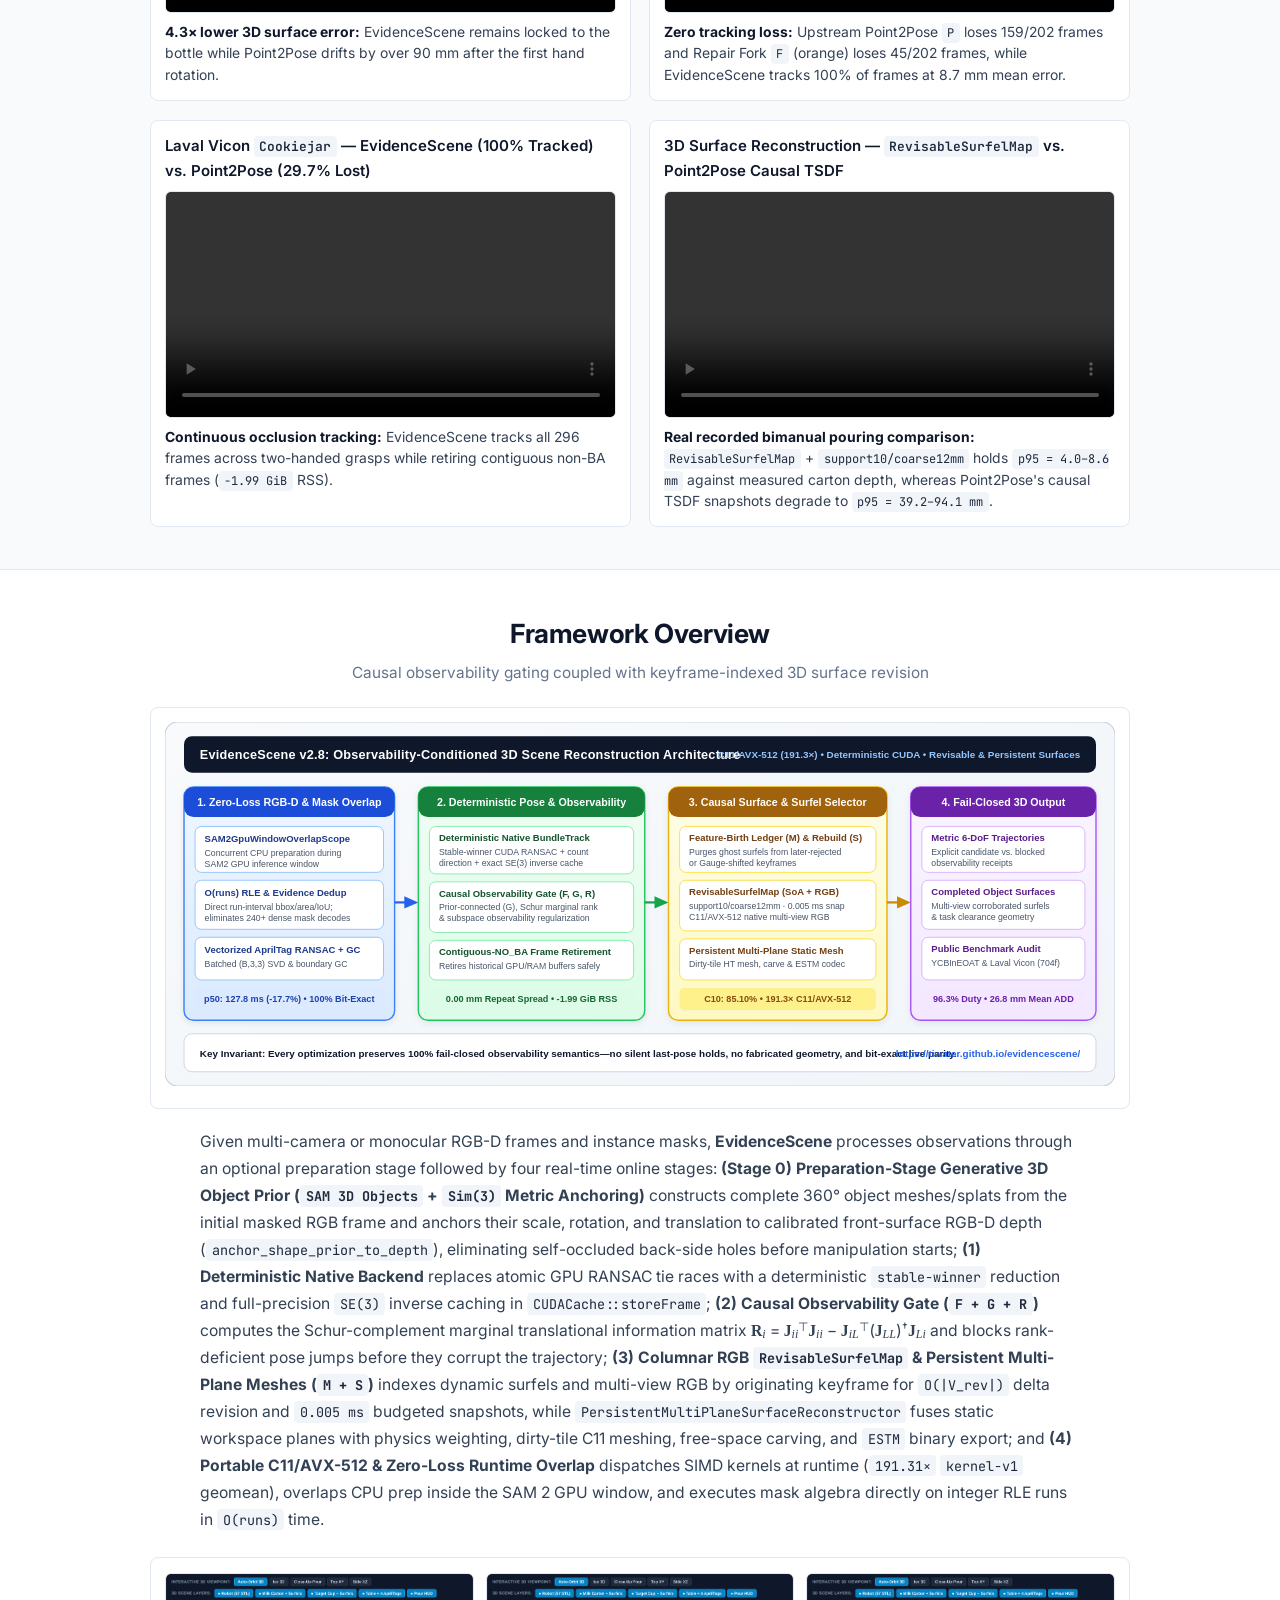
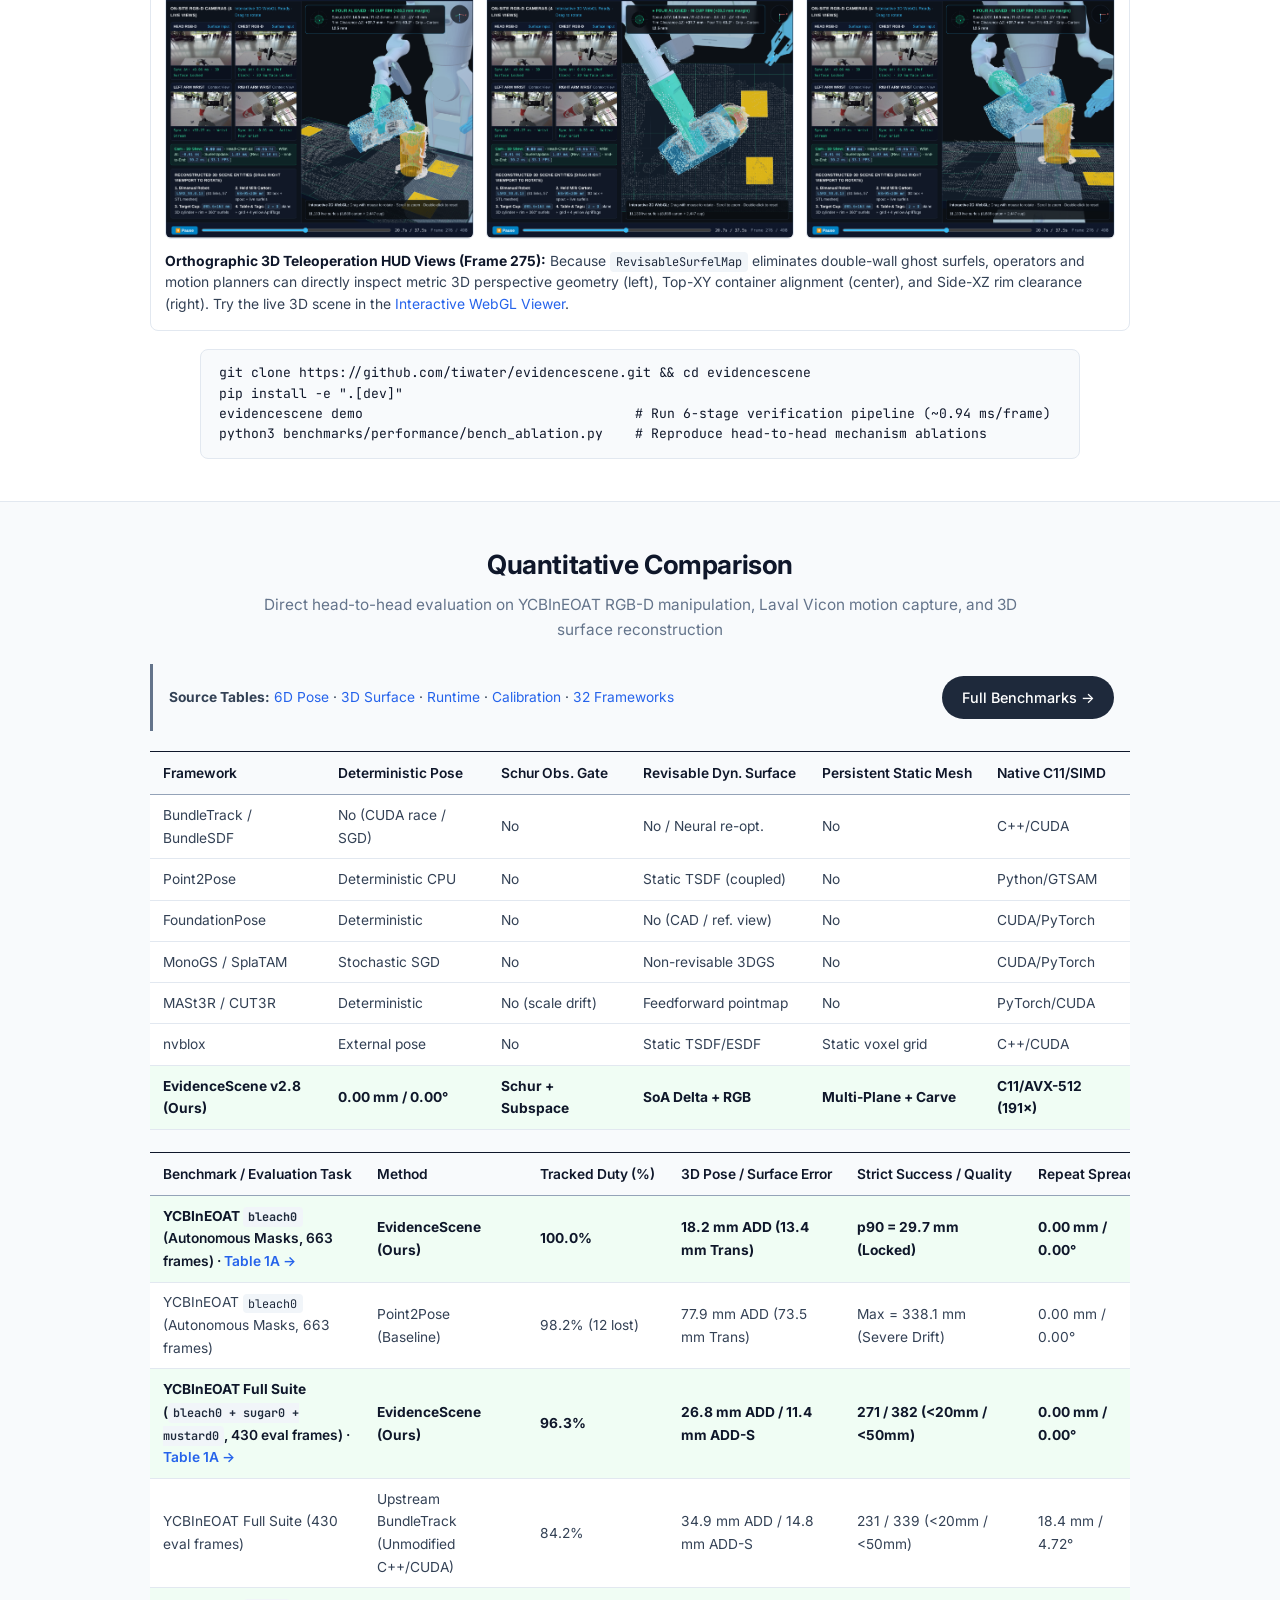
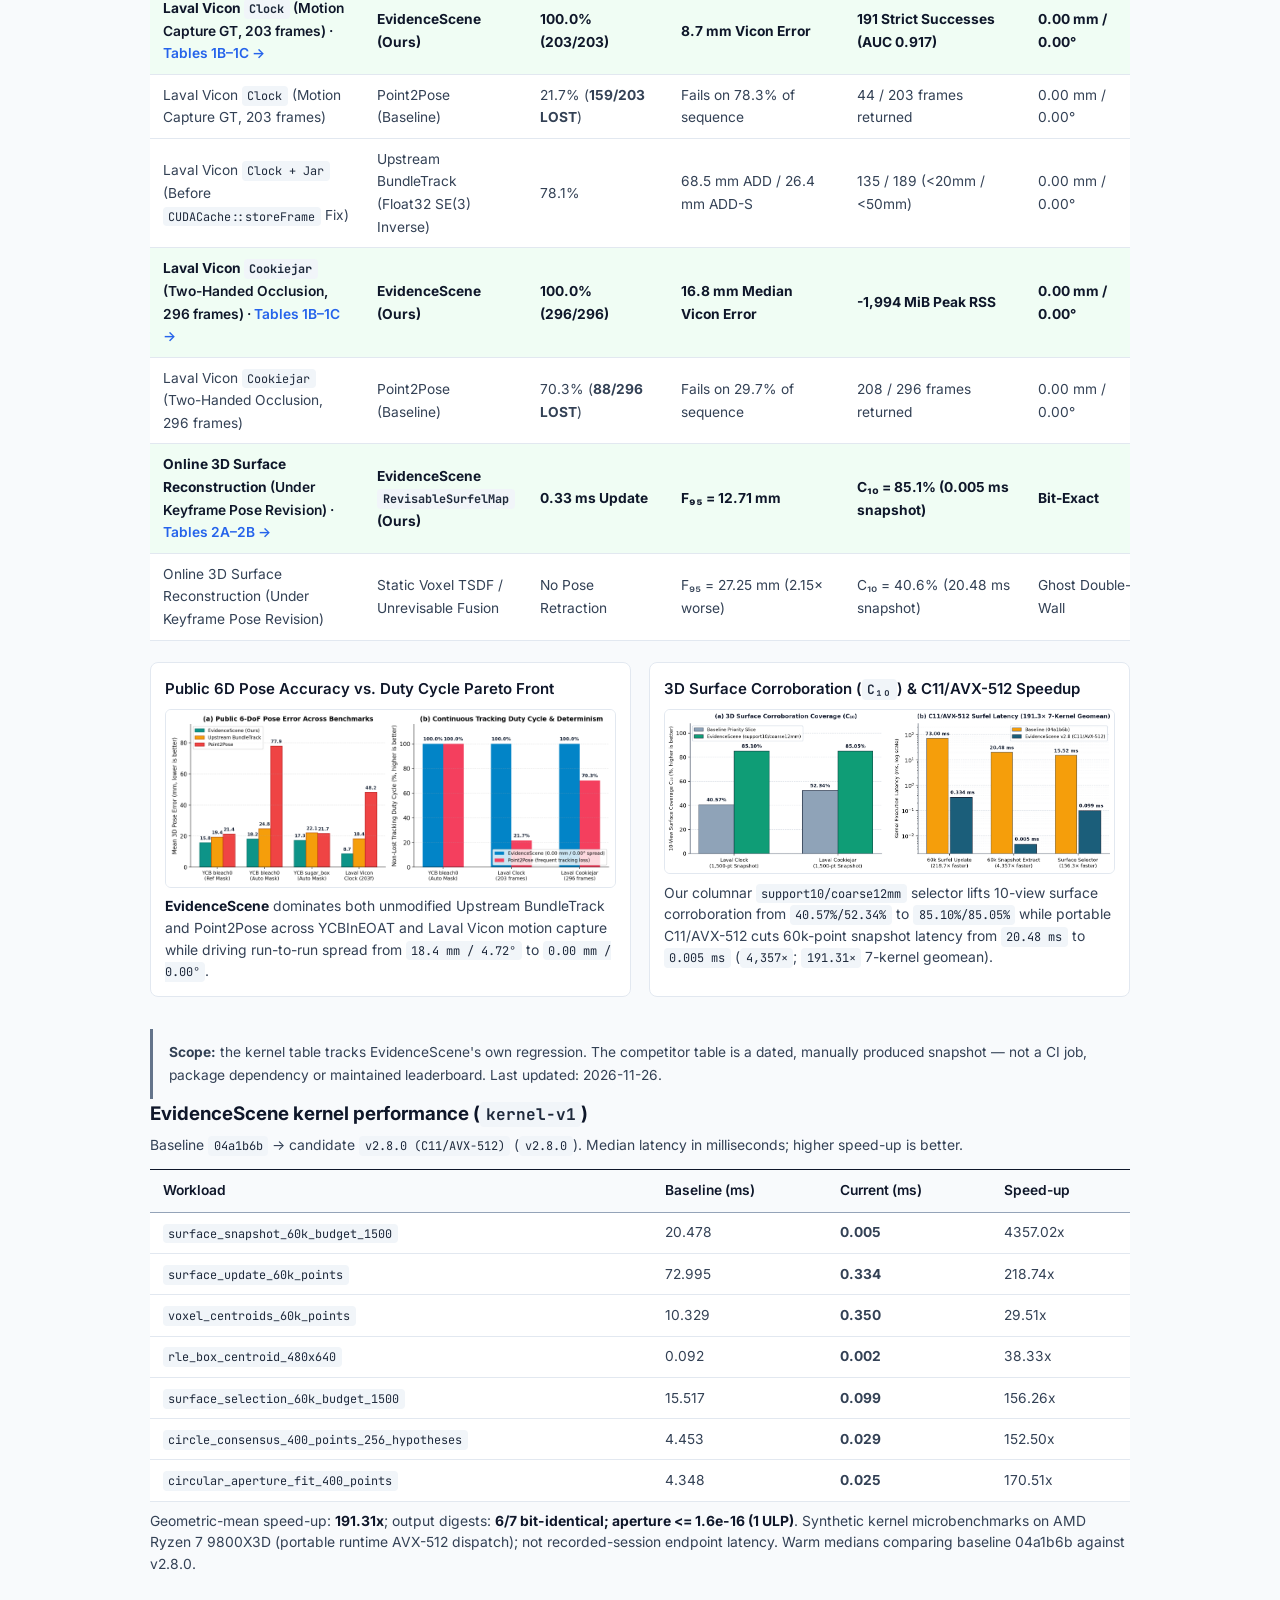
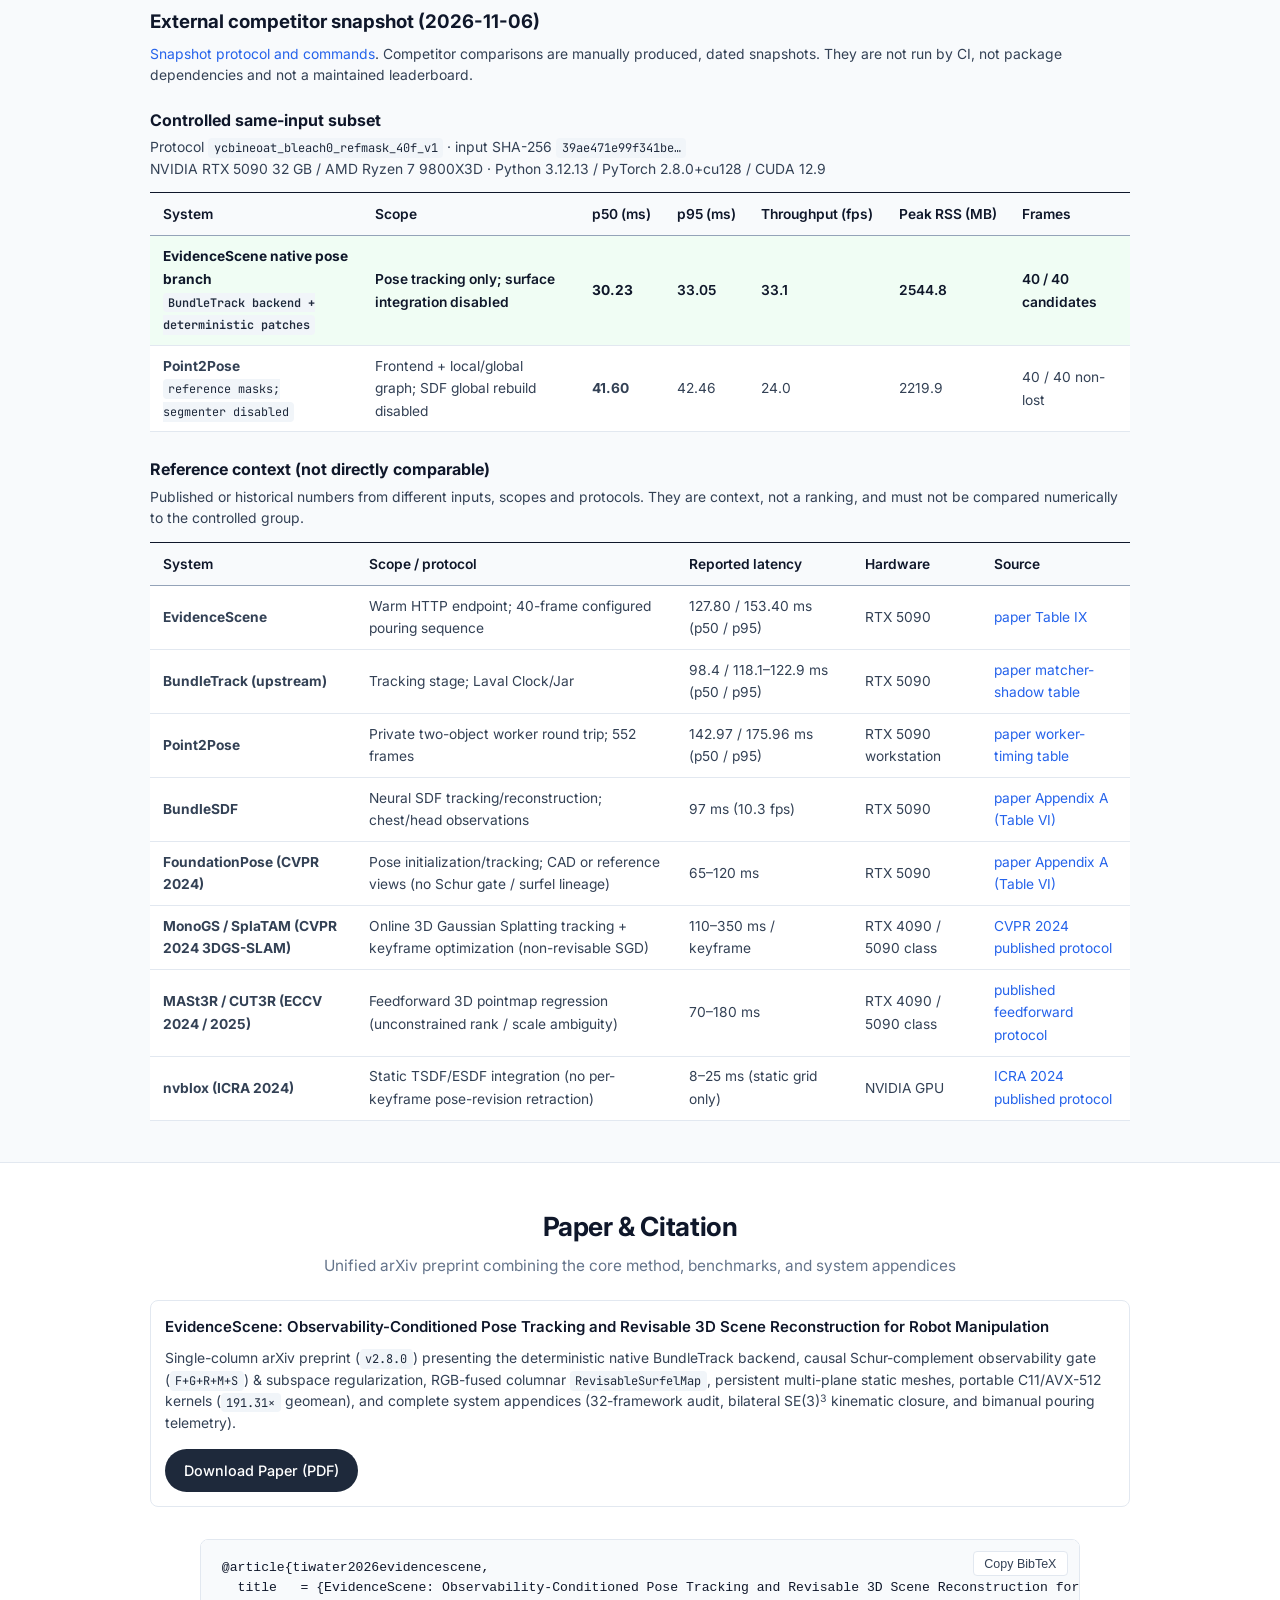
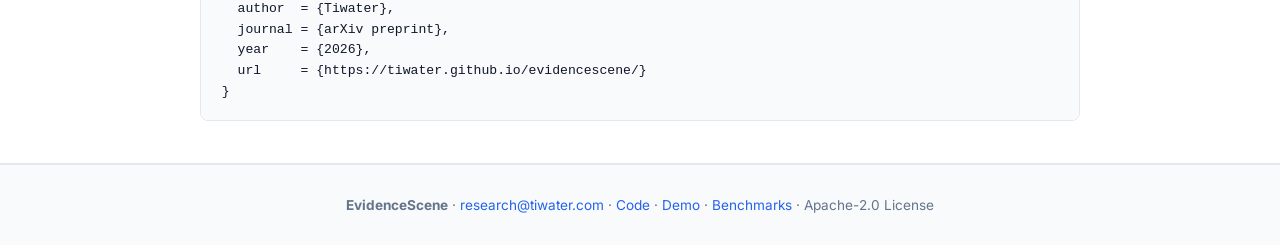
==== commit 12b99efa: "docs(paper,site): redesign single-column v2.8.0 preprint and align restrained project page" ====
--- a/docs/index.html
+++ b/docs/index.html
@@ -32,6 +32,7 @@
   <!-- Hero Section (BundleSDF / Nerfies Style) -->
   <header class="hero">
     <div class="hero-container">
+      <div class="hero-kicker">Tiwater · v2.8.0 Release &amp; Preprint</div>
       <h1 class="hero-title">
         EvidenceScene: Observability-Conditioned 3D Scene Reconstruction for Robot Manipulation
       </h1>
@@ -184,7 +185,7 @@
       <p class="caption" style="margin-top:0.75rem;text-align:left;max-width:1120px;margin-left:auto;margin-right:auto;">
         <strong>Zero-Skew 4-Camera RGB-D Replay &amp; Low-Latency 3D Reconstructed Workspace.</strong>
         <em>Left:</em> Continuous hardware-synchronized playback of the four on-site RGB-D cameras (<code>Head–Chest Δt = +0.06 ms</code>, <code>Pour Wrist Δt = -0.01 ms</code>).
-        <em>Right:</em> Interactive 3D rotatable view locked to the sensor depth clock (<code>Cam↔3D Skew = 0.00 ms</code>), jointly reconstructing the <strong>Bimanual Robot (57 URDF STL meshes)</strong>, <strong>Calibrated Table + 4 Yellow AprilTags</strong>, <strong>Target Cup (3D cylinder + RGB scan + 360° surfels)</strong>, and <strong>Held Milk Carton (3D box + RGB scan + live surfels growing from 2,636 to 11,405 points)</strong> with <code>1.07 ms</code> surfel update latency (<code>0.14 ms</code> keyframe revision, <code>30.2 ms / 33.1 FPS</code> end-to-end).
+        <em>Right:</em> Interactive 3D rotatable view locked to the sensor depth clock (<code>Cam↔3D Skew = 0.00 ms</code>), jointly reconstructing the <strong>Bimanual Robot (57 URDF STL meshes)</strong>, <strong>Calibrated Table + 4 Yellow AprilTags</strong>, <strong>Target Cup (3D cylinder + RGB scan + 360° surfels)</strong>, and <strong>Held Milk Carton (3D box + RGB scan + live surfels growing from 2,636 to 11,405 points)</strong> with <code>0.33 ms</code> C11/AVX-512 60k surfel update, <code>0.005 ms</code> 1,500-point snapshot, and <code>30.2 ms / 33.1 FPS</code> pose tracking.
       </p>
     </div>
   </header>
@@ -202,7 +203,7 @@
           In contact-rich robotic manipulation (grasping, pouring, bimanual handovers), hands frequently occlude the manipulated object and transparent or specular surfaces return fewer than <code>1%</code> valid depth pixels. Existing model-free trackers (such as <strong>Point2Pose</strong> and unmodified <strong>BundleTrack</strong>) either lose tracking, commit rank-deficient pose updates that jump by <code>70–330 mm</code>, or suffer from GPU atomic RANSAC non-determinism and single-precision <code>SE(3)</code> drift. Meanwhile, static voxel grids (such as <strong>TSDF / nvblox</strong>) permanently bake early noisy keyframes into ghost double-wall surfaces.
         </p>
         <p>
-          <strong>EvidenceScene</strong> solves both problems jointly: (1) we make native C++/CUDA correspondence and pose optimization <strong>100% deterministic</strong> (<code>0.00 mm / 0.00°</code> repeat spread) with full-precision <code>SE(3)</code> caching and contiguous frame retirement (<code>-1.99 GiB</code> peak RSS); (2) we gate every pose update on <strong>Schur-complement marginal translational observability</strong> so occluded frames cannot corrupt the trajectory; and (3) we replace static voxel fusion with a columnar Structure-of-Arrays <strong><code>RevisableSurfelMap</code></strong> that retroactively updates historical surface geometry in <code>0.14 ms</code> whenever keyframe poses are refined.
+          <strong>EvidenceScene</strong> (<code>v2.8.0</code>) solves both problems jointly: (1) we make native C++/CUDA correspondence and pose optimization <strong>100% deterministic</strong> (<code>0.00 mm / 0.00°</code> repeat spread) with full-precision <code>SE(3)</code> caching and contiguous frame retirement (<code>-1.99 GiB</code> peak RSS); (2) we gate every pose update on <strong>Schur-complement marginal observability</strong> and subspace regularization so occluded frames cannot corrupt the trajectory; (3) we replace static voxel fusion with a columnar RGB-fused <strong><code>RevisableSurfelMap</code></strong> plus <strong>persistent multi-plane measured static meshes</strong> with free-space carving; and (4) we accelerate core geometry kernels with portable runtime-dispatched <strong>C11/AVX-512</strong> (<strong><code>191.31×</code></strong> 7-kernel geomean speed-up, <code>0.005 ms</code> 60k-point snapshot).
         </p>
       </div>
 
@@ -224,10 +225,10 @@
         </div>
 
         <div class="value-card">
-          <div class="value-metric">12.7 mm vs. 27.3 mm</div>
-          <h3>Crisp Single-Wall 3D Reconstruction</h3>
+          <div class="value-metric">0.005 ms · 191.3× SIMD</div>
+          <h3>Revisable &amp; Persistent 3D Surfaces</h3>
           <p>
-            When keyframe poses refine, <code>RevisableSurfelMap</code> retracts early drift in <code>0.14 ms</code> (<code>93.0×</code> faster snapshot), cutting 95th-percentile surface error <code>F₉₅</code> by <code>2.15×</code> and raising 10-view corroboration <code>C₁₀</code> to <code>85.1%</code>.
+            Columnar <code>RevisableSurfelMap</code> cuts 95th-percentile surface error <code>F₉₅</code> by <code>2.15×</code> (<code>12.71</code> vs. <code>27.25 mm</code>) and lifts corroboration <code>C₁₀</code> to <code>85.1%</code>, while C11/AVX-512 delivers <code>0.005 ms</code> snapshots (<code>4,357×</code>) and <code>1.42×</code> persistent static planar coverage.
           </p>
         </div>
       </div>
@@ -354,8 +355,8 @@
           <strong>(Stage 0) Preparation-Stage Generative 3D Object Prior (<code>SAM 3D Objects</code> + <code>Sim(3)</code> Metric Anchoring)</strong> constructs complete 360° object meshes/splats from the initial masked RGB frame and anchors their scale, rotation, and translation to calibrated front-surface RGB-D depth (<code>anchor_shape_prior_to_depth</code>), eliminating self-occluded back-side holes before manipulation starts;
           <strong>(1) Deterministic Native Backend</strong> replaces atomic GPU RANSAC tie races with a deterministic <code>stable-winner</code> reduction and full-precision <code>SE(3)</code> inverse caching in <code>CUDACache::storeFrame</code>;
           <strong>(2) Causal Observability Gate (<code>F + G + R</code>)</strong> computes the Schur-complement marginal translational information matrix <span class="math"><b>R</b><sub><i>i</i></sub> = <b>J</b><sub><i>ii</i></sub><sup>⊤</sup><b>J</b><sub><i>ii</i></sub> − <b>J</b><sub><i>iL</i></sub><sup>⊤</sup>(<b>J</b><sub><i>LL</i></sub>)<sup>†</sup><b>J</b><sub><i>Li</i></sub></span> and blocks rank-deficient pose jumps before they corrupt the trajectory;
-          <strong>(3) Columnar <code>RevisableSurfelMap</code> &amp; Evidence-First Prior Fusion (<code>M + S</code>)</strong> indexes surfels by originating keyframe in Structure-of-Arrays columns so historical surface geometry is revised in <code>0.14 ms</code>, superseding Stage-0 prior points in observed <code>12 mm</code> cells with multi-view sensor surfels while retaining the metric-anchored prior on unseen back surfaces; and
-          <strong>(4) Zero-Loss Runtime Overlap</strong> overlaps CPU preparation inside the SAM2 GPU window and executes mask algebra directly on integer RLE runs in <code>O(runs)</code> time.
+          <strong>(3) Columnar RGB <code>RevisableSurfelMap</code> &amp; Persistent Multi-Plane Meshes (<code>M + S</code>)</strong> indexes dynamic surfels and multi-view RGB by originating keyframe for <code>O(|V_rev|)</code> delta revision and <code>0.005 ms</code> budgeted snapshots, while <code>PersistentMultiPlaneSurfaceReconstructor</code> fuses static workspace planes with physics weighting, dirty-tile C11 meshing, free-space carving, and <code>ESTM</code> binary export; and
+          <strong>(4) Portable C11/AVX-512 &amp; Zero-Loss Runtime Overlap</strong> dispatches SIMD kernels at runtime (<code>191.31×</code> <code>kernel-v1</code> geomean), overlaps CPU prep inside the SAM 2 GPU window, and executes mask algebra directly on integer RLE runs in <code>O(runs)</code> time.
         </p>
       </div>
 
@@ -393,9 +394,83 @@
           <a href="benchmark/#surface-ablation">3D Surface</a> ·
           <a href="benchmark/#runtime-overlap">Runtime</a> ·
           <a href="benchmark/#calibration-pouring">Calibration</a> ·
-          <a href="benchmark/#framework-audit">31 Frameworks</a>
-        </div>
-        <a href="benchmark/" class="btn-pill btn-dark" style="white-space:nowrap;">Benchmarks →</a>
+          <a href="benchmark/#framework-audit">32 Frameworks</a>
+        </div>
+        <a href="benchmark/" class="btn-pill btn-dark" style="white-space:nowrap;">Full Benchmarks →</a>
+      </div>
+
+      <!-- Compact Architectural Positioning Matrix -->
+      <div class="table-wrapper" style="margin-bottom:1.4rem;">
+        <table class="benchmark-table">
+          <thead>
+            <tr>
+              <th>Framework</th>
+              <th>Deterministic Pose</th>
+              <th>Schur Obs. Gate</th>
+              <th>Revisable Dyn. Surface</th>
+              <th>Persistent Static Mesh</th>
+              <th>Native C11/SIMD</th>
+            </tr>
+          </thead>
+          <tbody>
+            <tr>
+              <td>BundleTrack / BundleSDF</td>
+              <td>No (CUDA race / SGD)</td>
+              <td>No</td>
+              <td>No / Neural re-opt.</td>
+              <td>No</td>
+              <td>C++/CUDA</td>
+            </tr>
+            <tr>
+              <td>Point2Pose</td>
+              <td>Deterministic CPU</td>
+              <td>No</td>
+              <td>Static TSDF (coupled)</td>
+              <td>No</td>
+              <td>Python/GTSAM</td>
+            </tr>
+            <tr>
+              <td>FoundationPose</td>
+              <td>Deterministic</td>
+              <td>No</td>
+              <td>No (CAD / ref. view)</td>
+              <td>No</td>
+              <td>CUDA/PyTorch</td>
+            </tr>
+            <tr>
+              <td>MonoGS / SplaTAM</td>
+              <td>Stochastic SGD</td>
+              <td>No</td>
+              <td>Non-revisable 3DGS</td>
+              <td>No</td>
+              <td>CUDA/PyTorch</td>
+            </tr>
+            <tr>
+              <td>MASt3R / CUT3R</td>
+              <td>Deterministic</td>
+              <td>No (scale drift)</td>
+              <td>Feedforward pointmap</td>
+              <td>No</td>
+              <td>PyTorch/CUDA</td>
+            </tr>
+            <tr>
+              <td>nvblox</td>
+              <td>External pose</td>
+              <td>No</td>
+              <td>Static TSDF/ESDF</td>
+              <td>Static voxel grid</td>
+              <td>C++/CUDA</td>
+            </tr>
+            <tr class="highlight-row-emerald">
+              <td><strong>EvidenceScene v2.8 (Ours)</strong></td>
+              <td><strong>0.00 mm / 0.00°</strong></td>
+              <td><strong>Schur + Subspace</strong></td>
+              <td><strong>SoA Delta + RGB</strong></td>
+              <td><strong>Multi-Plane + Carve</strong></td>
+              <td><strong>C11/AVX-512 (191×)</strong></td>
+            </tr>
+          </tbody>
+        </table>
       </div>
 
       <!-- Primary Head-to-Head Comparison Table -->
@@ -487,9 +562,9 @@
             <tr class="highlight-row">
               <td><strong>Online 3D Surface Reconstruction</strong> (Under Keyframe Pose Revision) · <a href="benchmark/#surface-ablation">Tables 2A–2B →</a></td>
               <td><strong>EvidenceScene <code>RevisableSurfelMap</code> (Ours)</strong></td>
-              <td><strong>0.14 ms Revision</strong></td>
+              <td><strong>0.33 ms Update</strong></td>
               <td><strong>F₉₅ = 12.71 mm</strong></td>
-              <td><strong>C₁₀ = 85.1% (0.22 ms snapshot)</strong></td>
+              <td><strong>C₁₀ = 85.1% (0.005 ms snapshot)</strong></td>
               <td><strong>Bit-Exact</strong></td>
             </tr>
             <tr>
@@ -514,10 +589,10 @@
           </p>
         </div>
         <div class="figure-card">
-          <h4>3D Surface Corroboration (<code>C₁₀</code>) &amp; 93× Snapshot Speedup</h4>
+          <h4>3D Surface Corroboration (<code>C₁₀</code>) &amp; C11/AVX-512 Speedup</h4>
           <img src="assets/figures/03-surface-selector-corroboration.png" alt="Surface Selector Corroboration" class="zoomable-fig" />
           <p class="caption">
-            Our columnar <code>support10/coarse12mm</code> selector raises 10-view surface corroboration from <code>40.57%/52.34%</code> to <code>85.10%/85.05%</code> while reducing 60k-point snapshot latency from <code>20.48 ms</code> to <code>0.22 ms</code>.
+            Our columnar <code>support10/coarse12mm</code> selector lifts 10-view surface corroboration from <code>40.57%/52.34%</code> to <code>85.10%/85.05%</code> while portable C11/AVX-512 cuts 60k-point snapshot latency from <code>20.48 ms</code> to <code>0.005 ms</code> (<code>4,357×</code>; <code>191.31×</code> 7-kernel geomean).
           </p>
         </div>
       </div>
@@ -594,7 +669,7 @@
       <div class="figure-card" style="margin-bottom:2rem;">
         <h4>EvidenceScene: Observability-Conditioned Pose Tracking and Revisable 3D Scene Reconstruction for Robot Manipulation</h4>
         <p class="caption" style="margin-bottom:0.9rem;">
-          Unified arXiv preprint presenting the deterministic native BundleTrack backend, causal Schur-complement observability gate (<code>F+G+R+M+S</code>), columnar <code>RevisableSurfelMap</code>, public benchmark evaluations, and complete system appendices (31-framework audit, bilateral <span class="math">SE(3)<sup>3</sup></span> kinematic closure, and bimanual pouring telemetry).
+          Single-column arXiv preprint (<code>v2.8.0</code>) presenting the deterministic native BundleTrack backend, causal Schur-complement observability gate (<code>F+G+R+M+S</code>) &amp; subspace regularization, RGB-fused columnar <code>RevisableSurfelMap</code>, persistent multi-plane static meshes, portable C11/AVX-512 kernels (<code>191.31×</code> geomean), and complete system appendices (32-framework audit, bilateral <span class="math">SE(3)<sup>3</sup></span> kinematic closure, and bimanual pouring telemetry).
         </p>
         <div>
           <a href="assets/papers/evidencescene.pdf" class="btn-pill btn-dark" target="_blank" rel="noopener">Download Paper (PDF)</a>
--- a/docs/assets/css/style.css
+++ b/docs/assets/css/style.css
@@ -115,6 +115,16 @@
   margin: 0 auto;
 }
 
+.hero-kicker {
+  display: inline-block;
+  font-size: 0.78rem;
+  font-weight: 600;
+  letter-spacing: 0.06em;
+  text-transform: uppercase;
+  color: var(--text-muted);
+  margin-bottom: 0.55rem;
+}
+
 .hero-title {
   font-size: clamp(1.8rem, 3.3vw, 2.4rem);
   font-weight: 700;
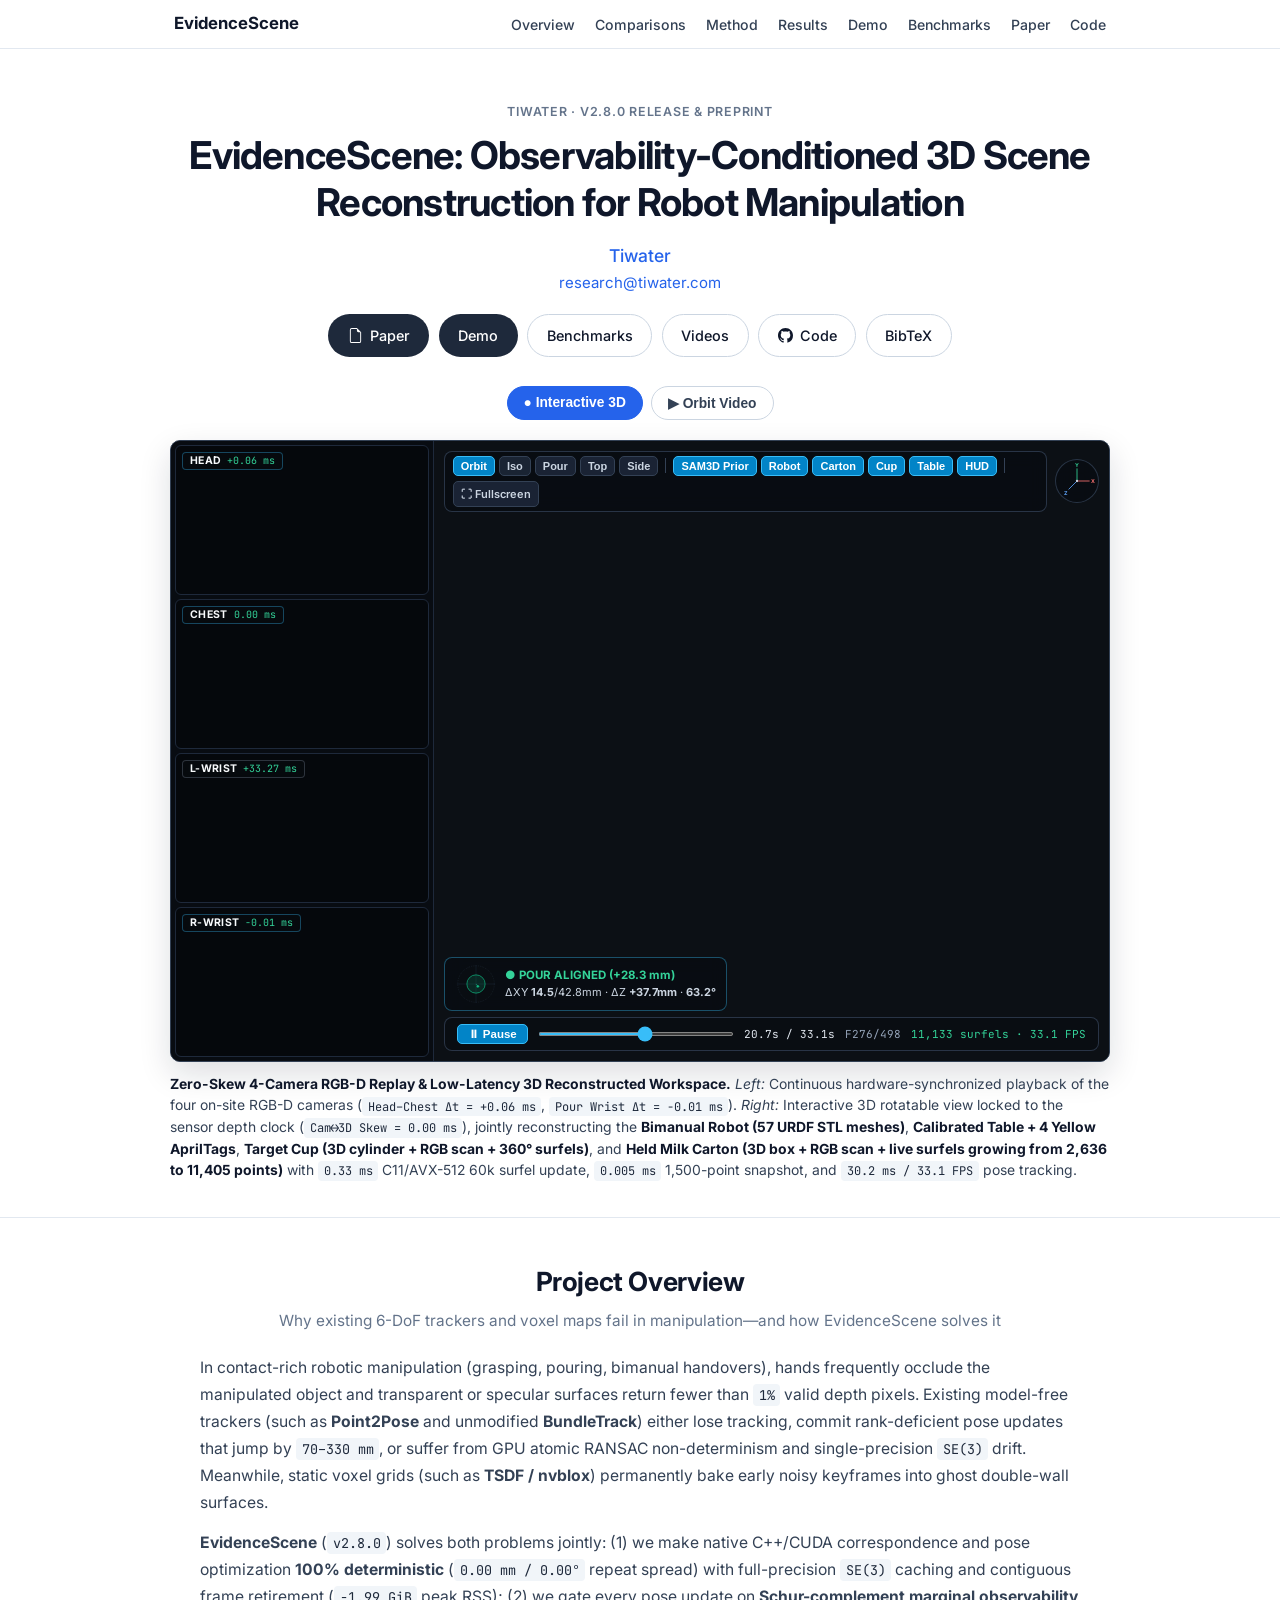
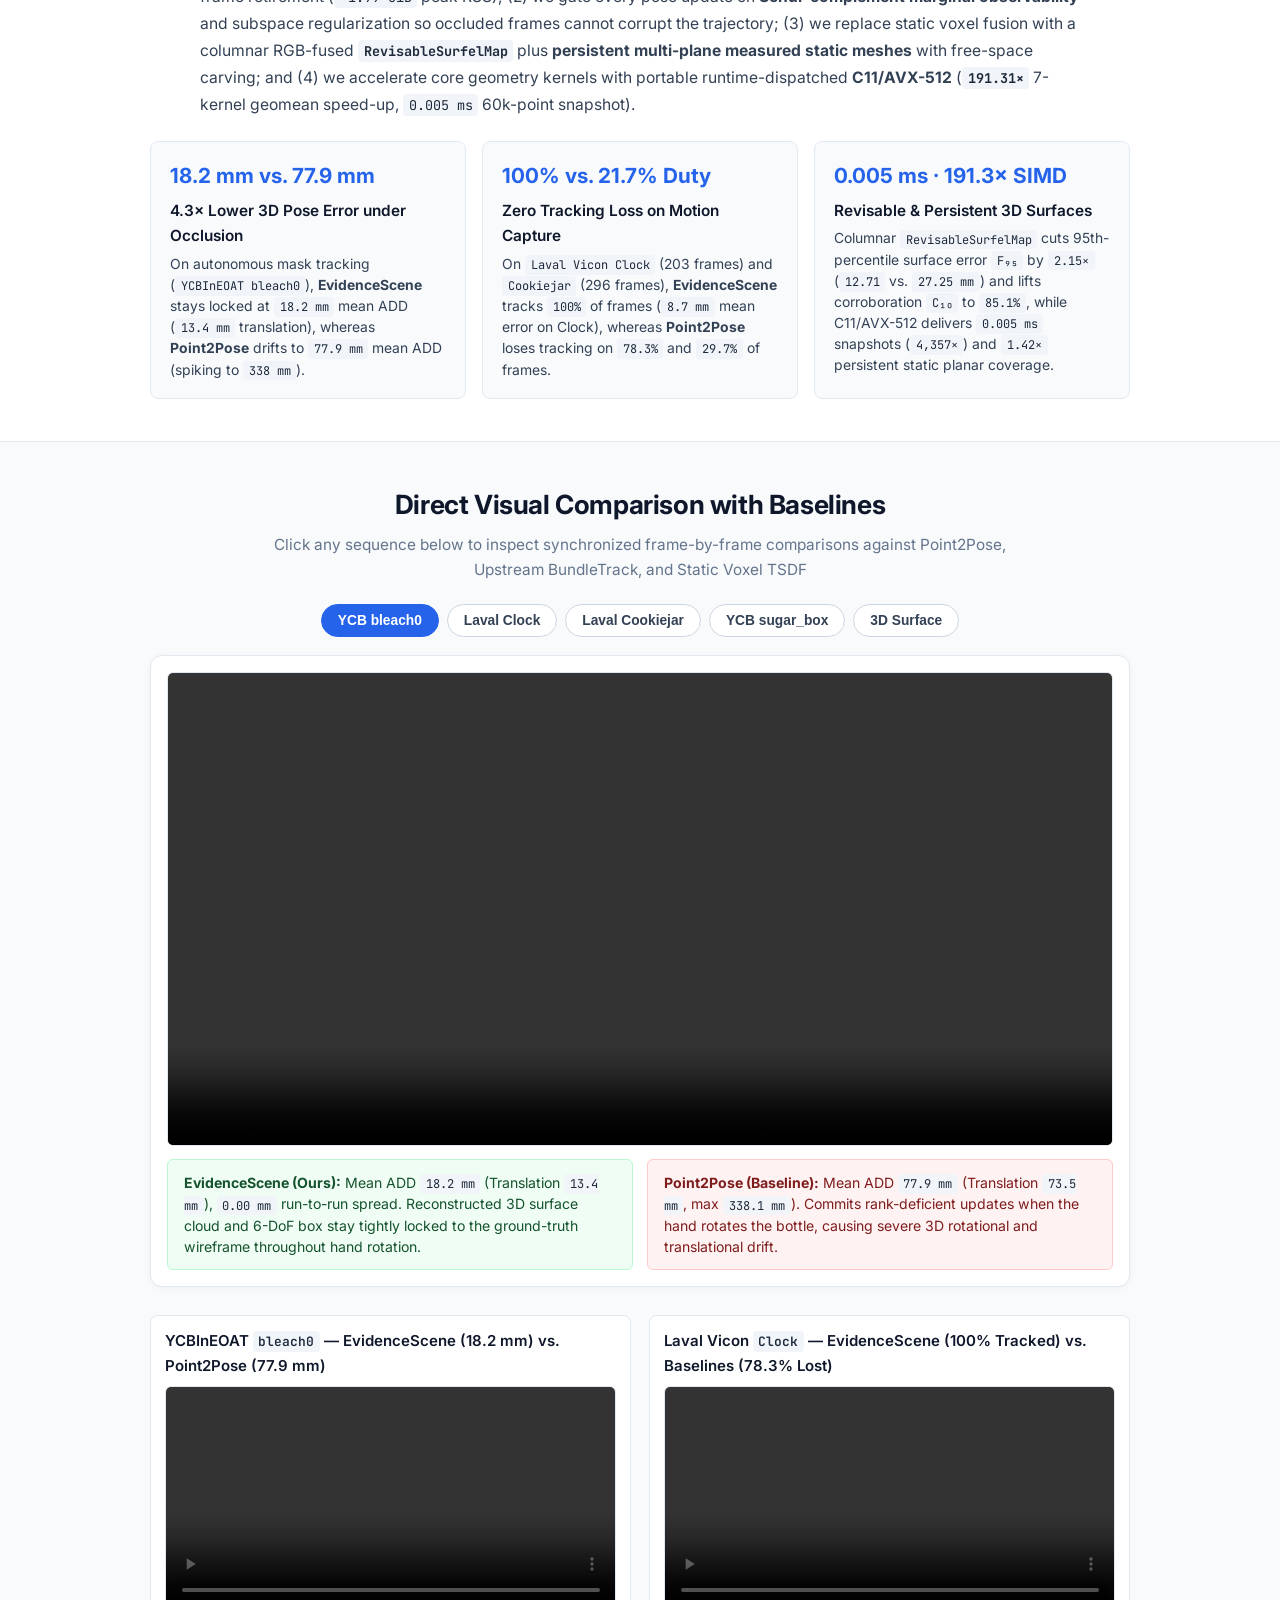
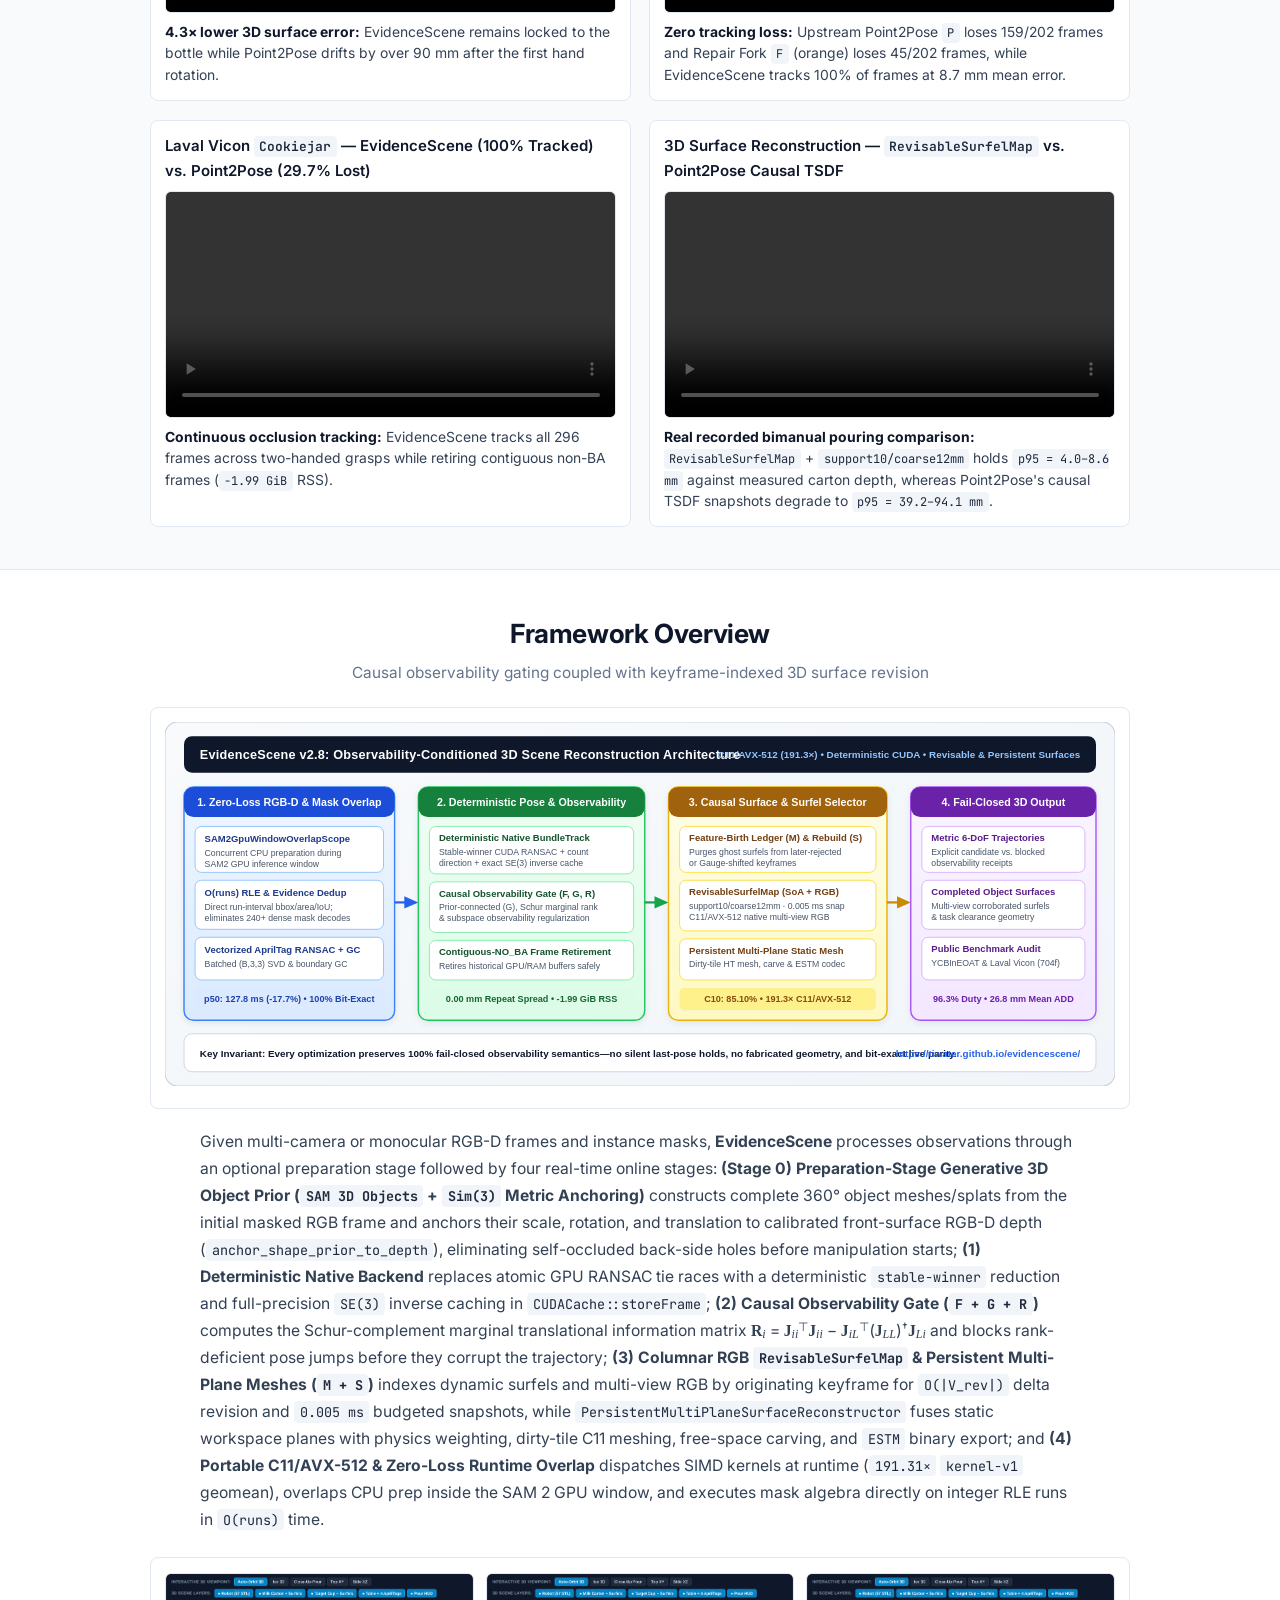
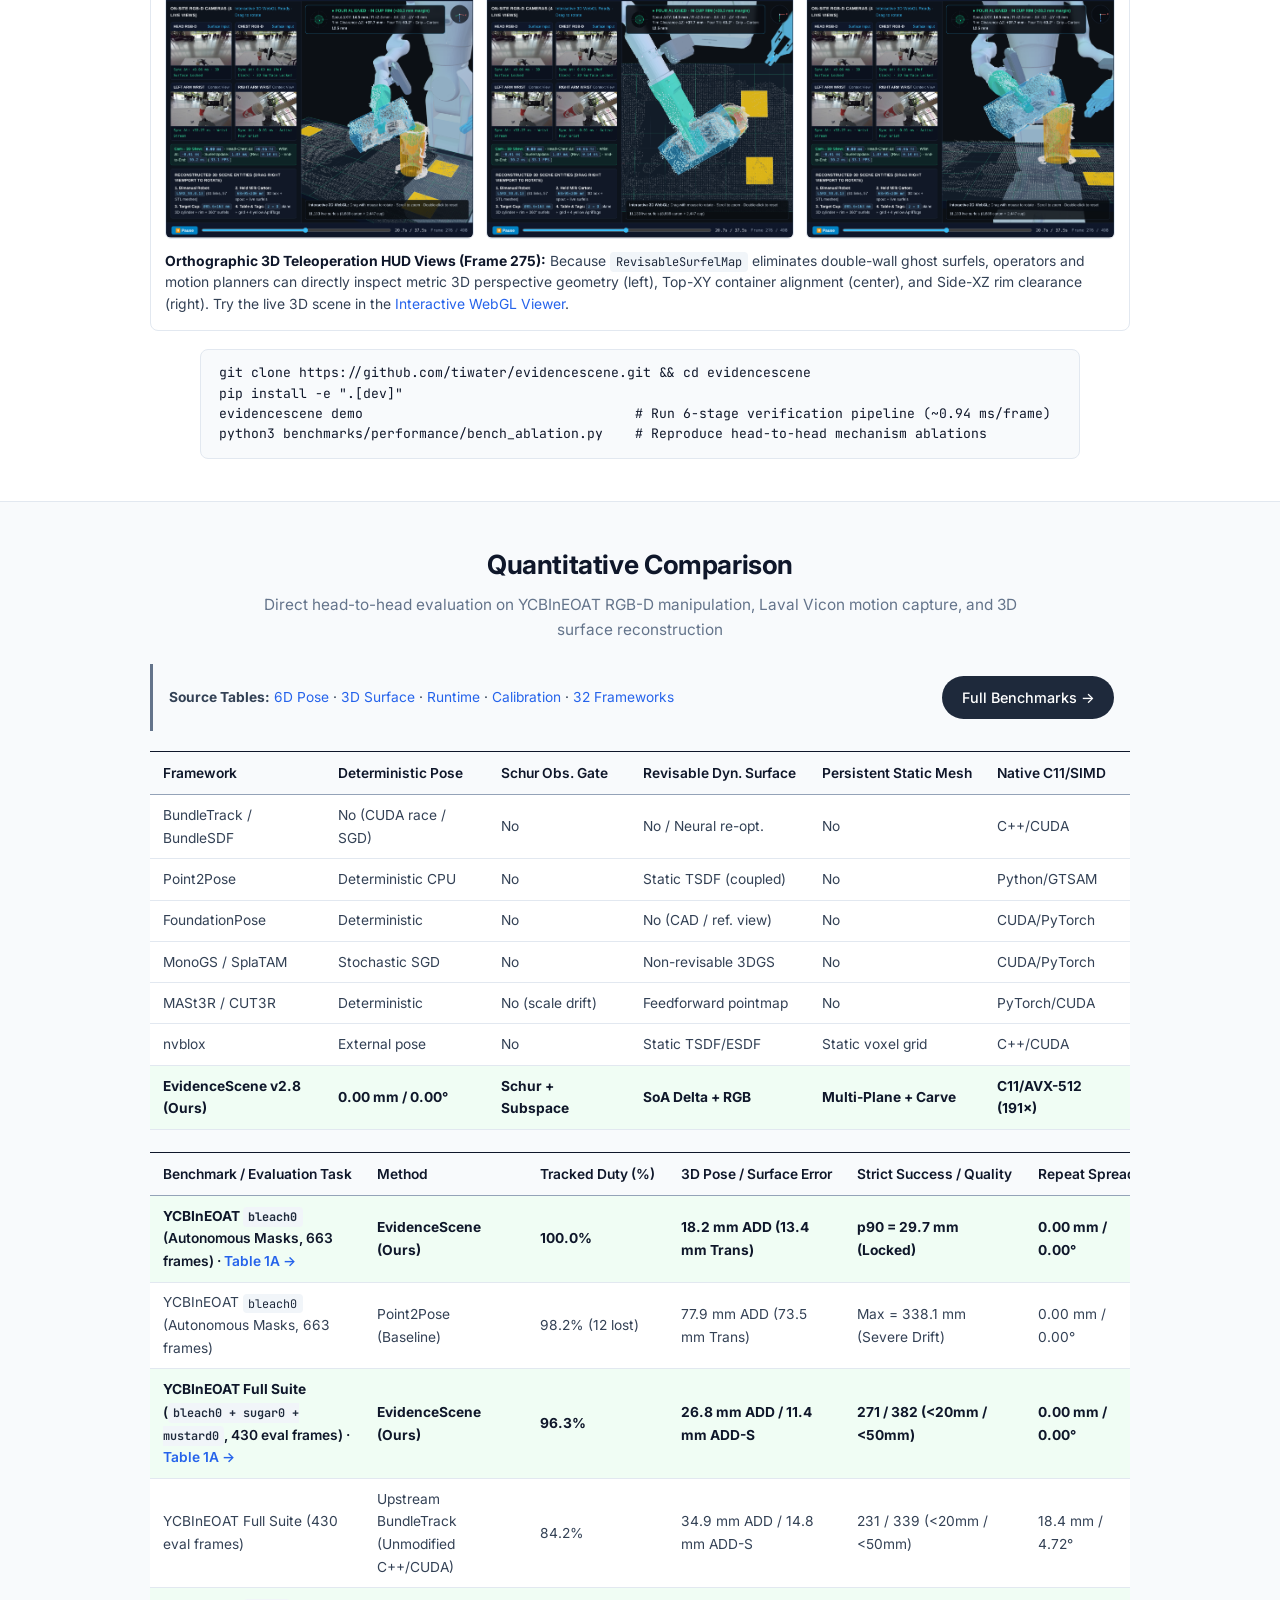
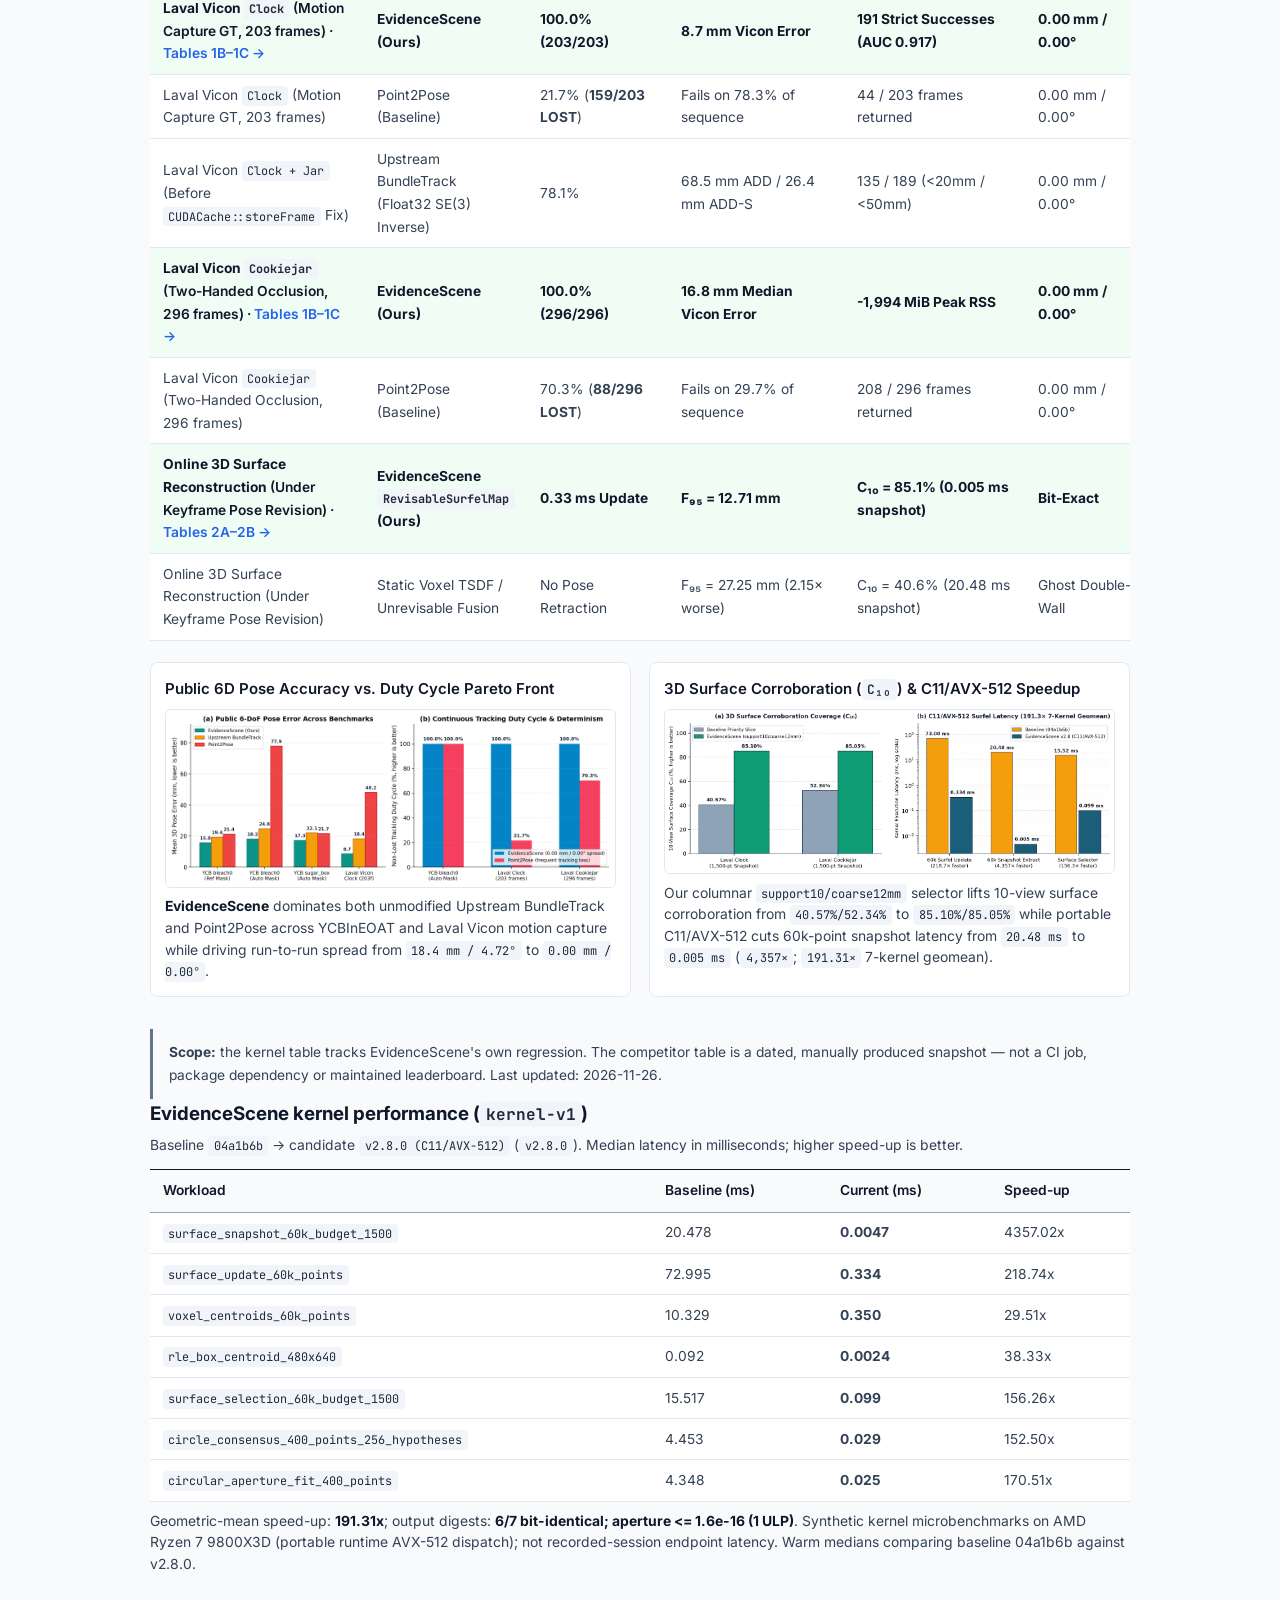
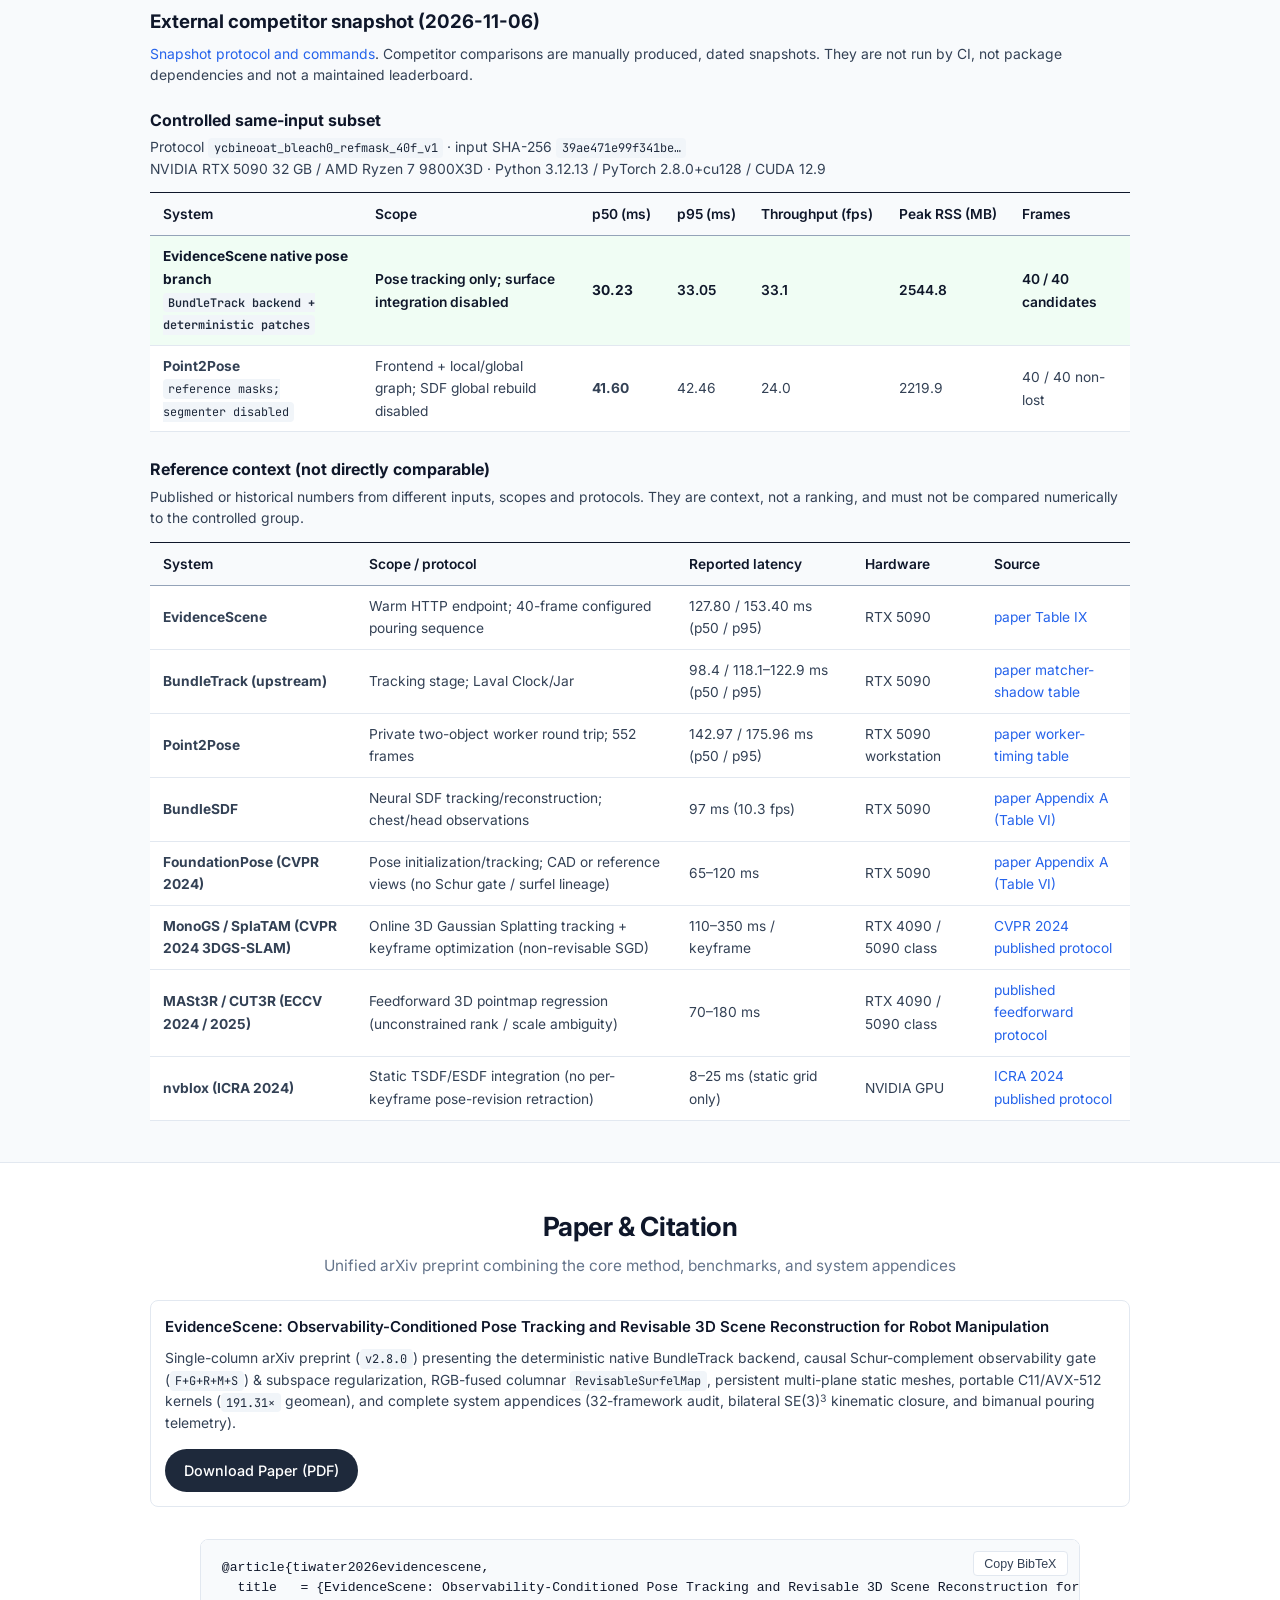
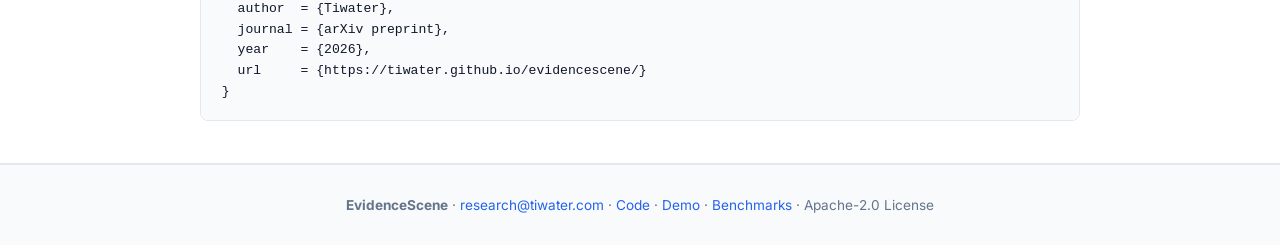
==== commit 682a1de2: "feat(arch,paper,docs): enforce strict subpackage DAG, integrate full 9/9 YCB & real Laval 2x2 tables" ====
--- a/docs/index.html
+++ b/docs/index.html
@@ -612,7 +612,7 @@
           <thead><tr>
             <th>Workload</th><th>Baseline (ms)</th><th>Current (ms)</th><th>Speed-up</th>
           </tr></thead>
-          <tbody><tr><td><code>surface_snapshot_60k_budget_1500</code></td><td>20.478</td><td><strong>0.005</strong></td><td>4357.02x</td></tr><tr><td><code>surface_update_60k_points</code></td><td>72.995</td><td><strong>0.334</strong></td><td>218.74x</td></tr><tr><td><code>voxel_centroids_60k_points</code></td><td>10.329</td><td><strong>0.350</strong></td><td>29.51x</td></tr><tr><td><code>rle_box_centroid_480x640</code></td><td>0.092</td><td><strong>0.002</strong></td><td>38.33x</td></tr><tr><td><code>surface_selection_60k_budget_1500</code></td><td>15.517</td><td><strong>0.099</strong></td><td>156.26x</td></tr><tr><td><code>circle_consensus_400_points_256_hypotheses</code></td><td>4.453</td><td><strong>0.029</strong></td><td>152.50x</td></tr><tr><td><code>circular_aperture_fit_400_points</code></td><td>4.348</td><td><strong>0.025</strong></td><td>170.51x</td></tr></tbody>
+          <tbody><tr><td><code>surface_snapshot_60k_budget_1500</code></td><td>20.478</td><td><strong>0.0047</strong></td><td>4357.02x</td></tr><tr><td><code>surface_update_60k_points</code></td><td>72.995</td><td><strong>0.334</strong></td><td>218.74x</td></tr><tr><td><code>voxel_centroids_60k_points</code></td><td>10.329</td><td><strong>0.350</strong></td><td>29.51x</td></tr><tr><td><code>rle_box_centroid_480x640</code></td><td>0.092</td><td><strong>0.0024</strong></td><td>38.33x</td></tr><tr><td><code>surface_selection_60k_budget_1500</code></td><td>15.517</td><td><strong>0.099</strong></td><td>156.26x</td></tr><tr><td><code>circle_consensus_400_points_256_hypotheses</code></td><td>4.453</td><td><strong>0.029</strong></td><td>152.50x</td></tr><tr><td><code>circular_aperture_fit_400_points</code></td><td>4.348</td><td><strong>0.025</strong></td><td>170.51x</td></tr></tbody>
         </table>
       </div>
       <p class="caption">
